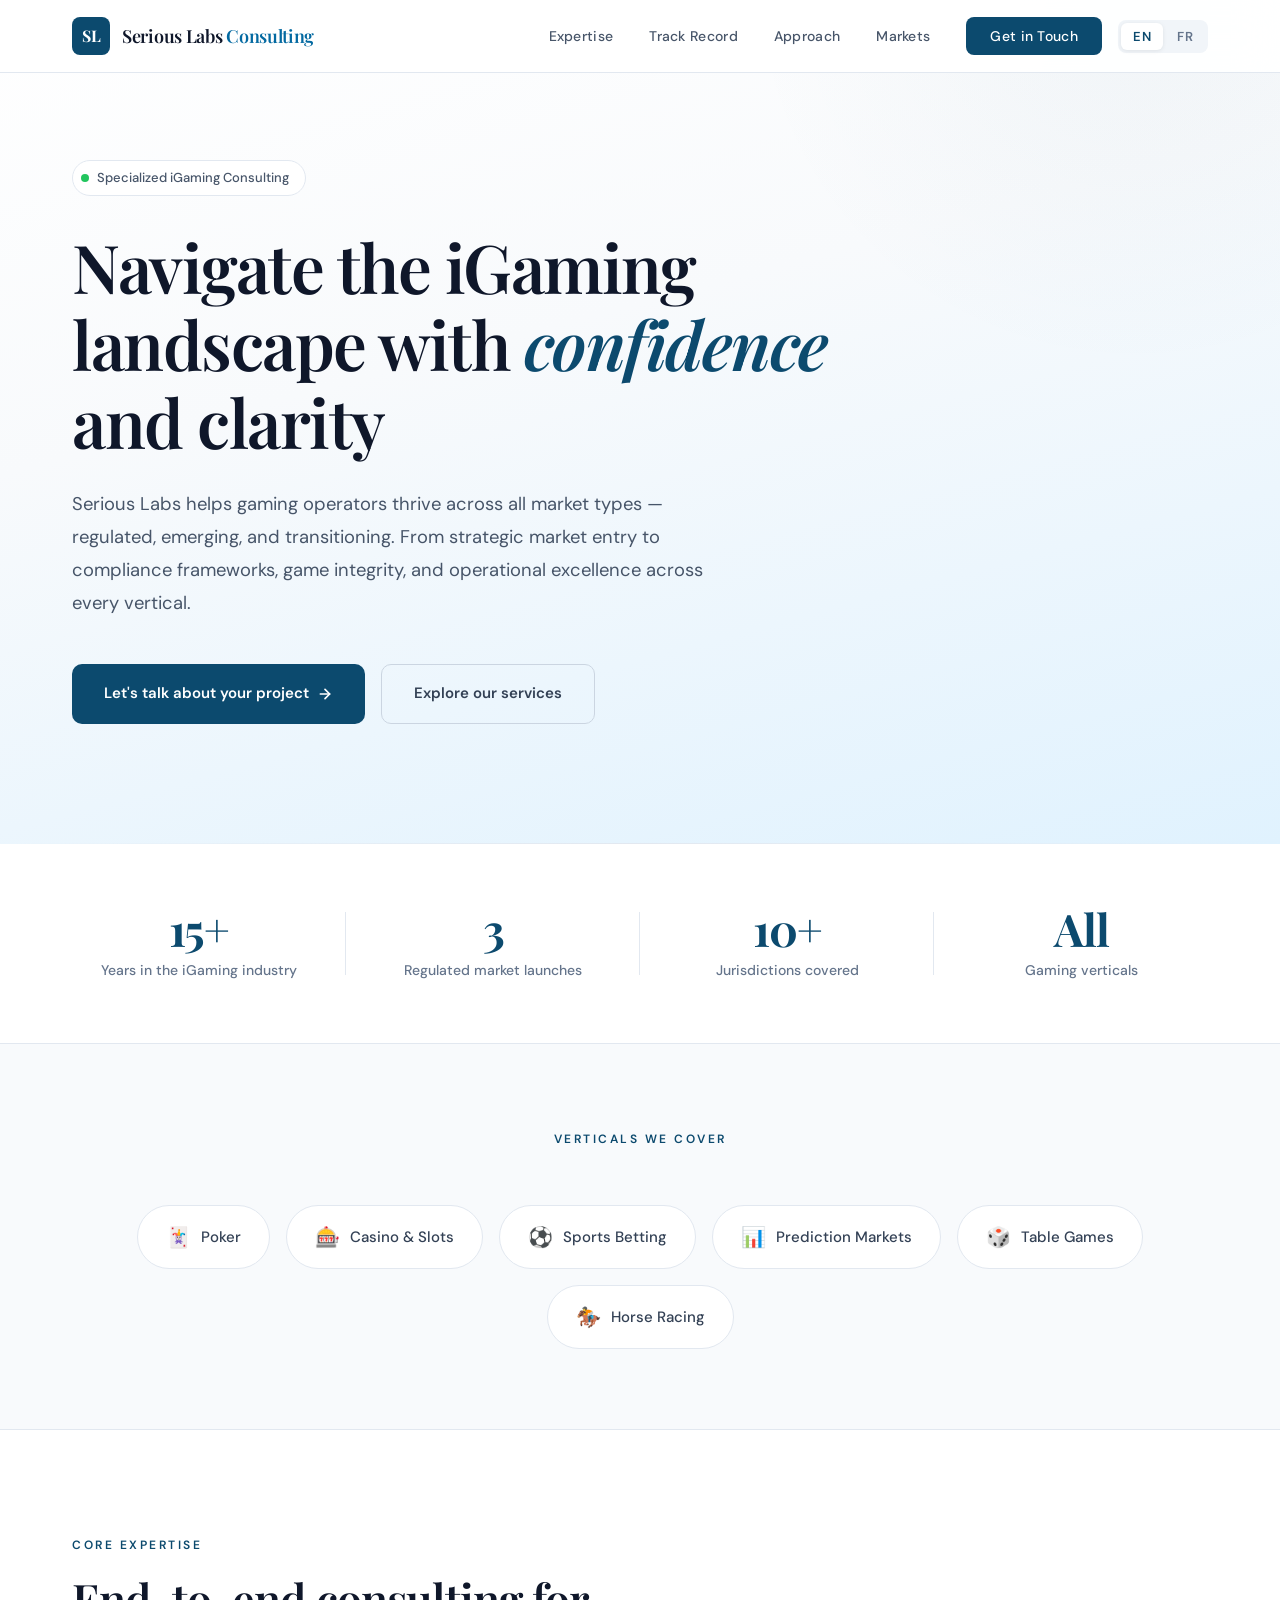
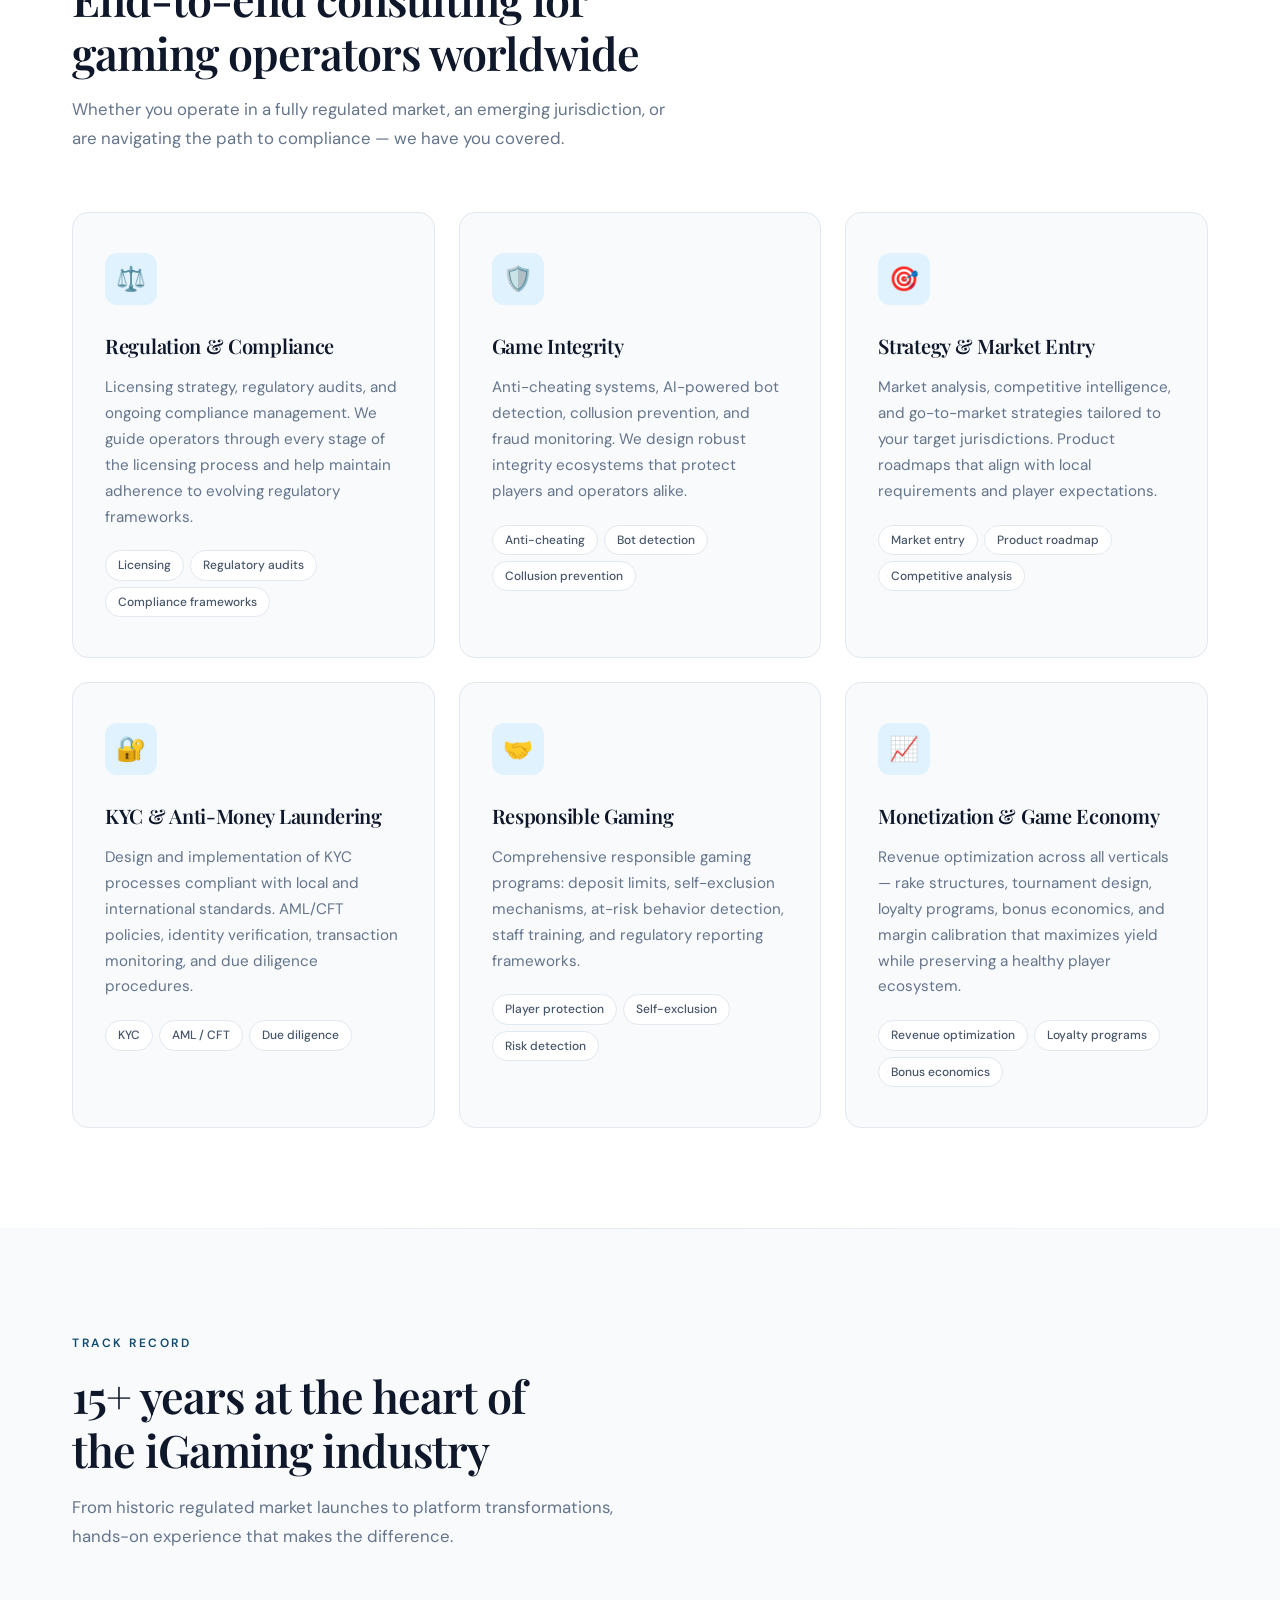
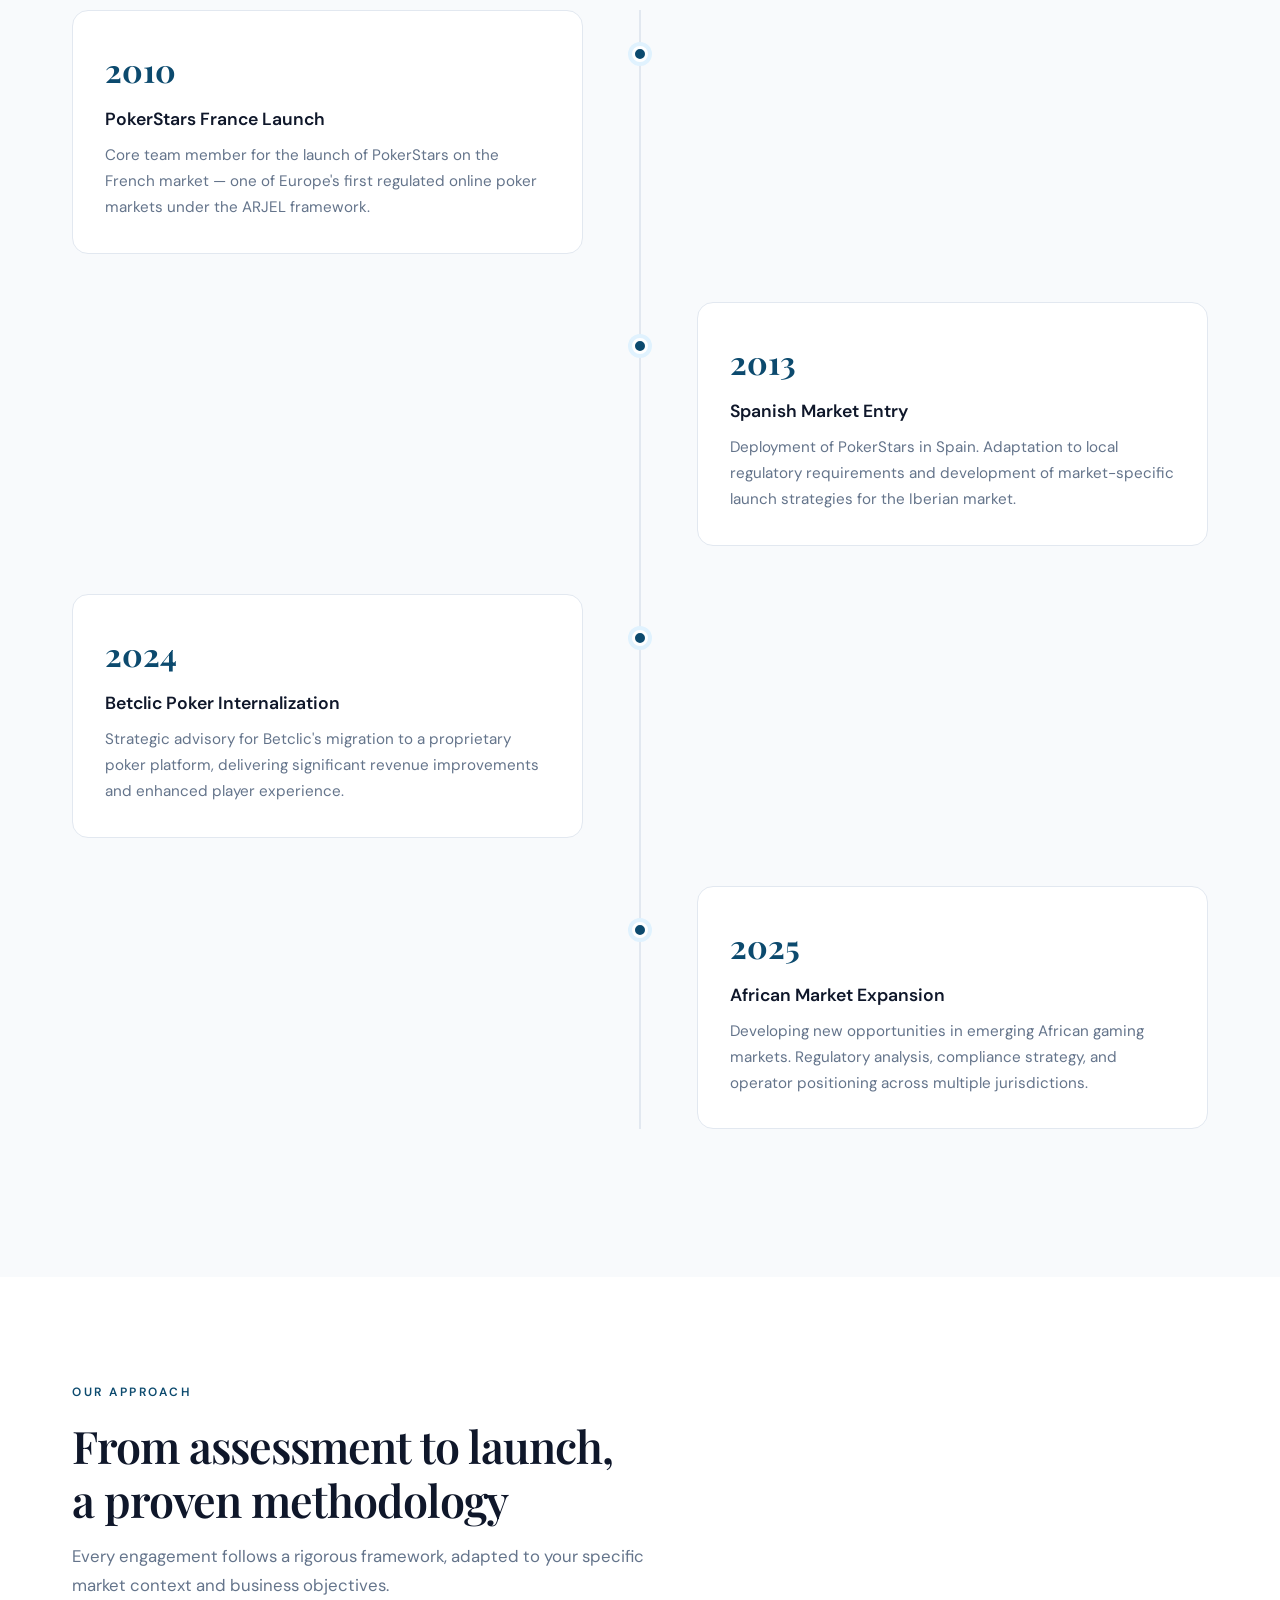
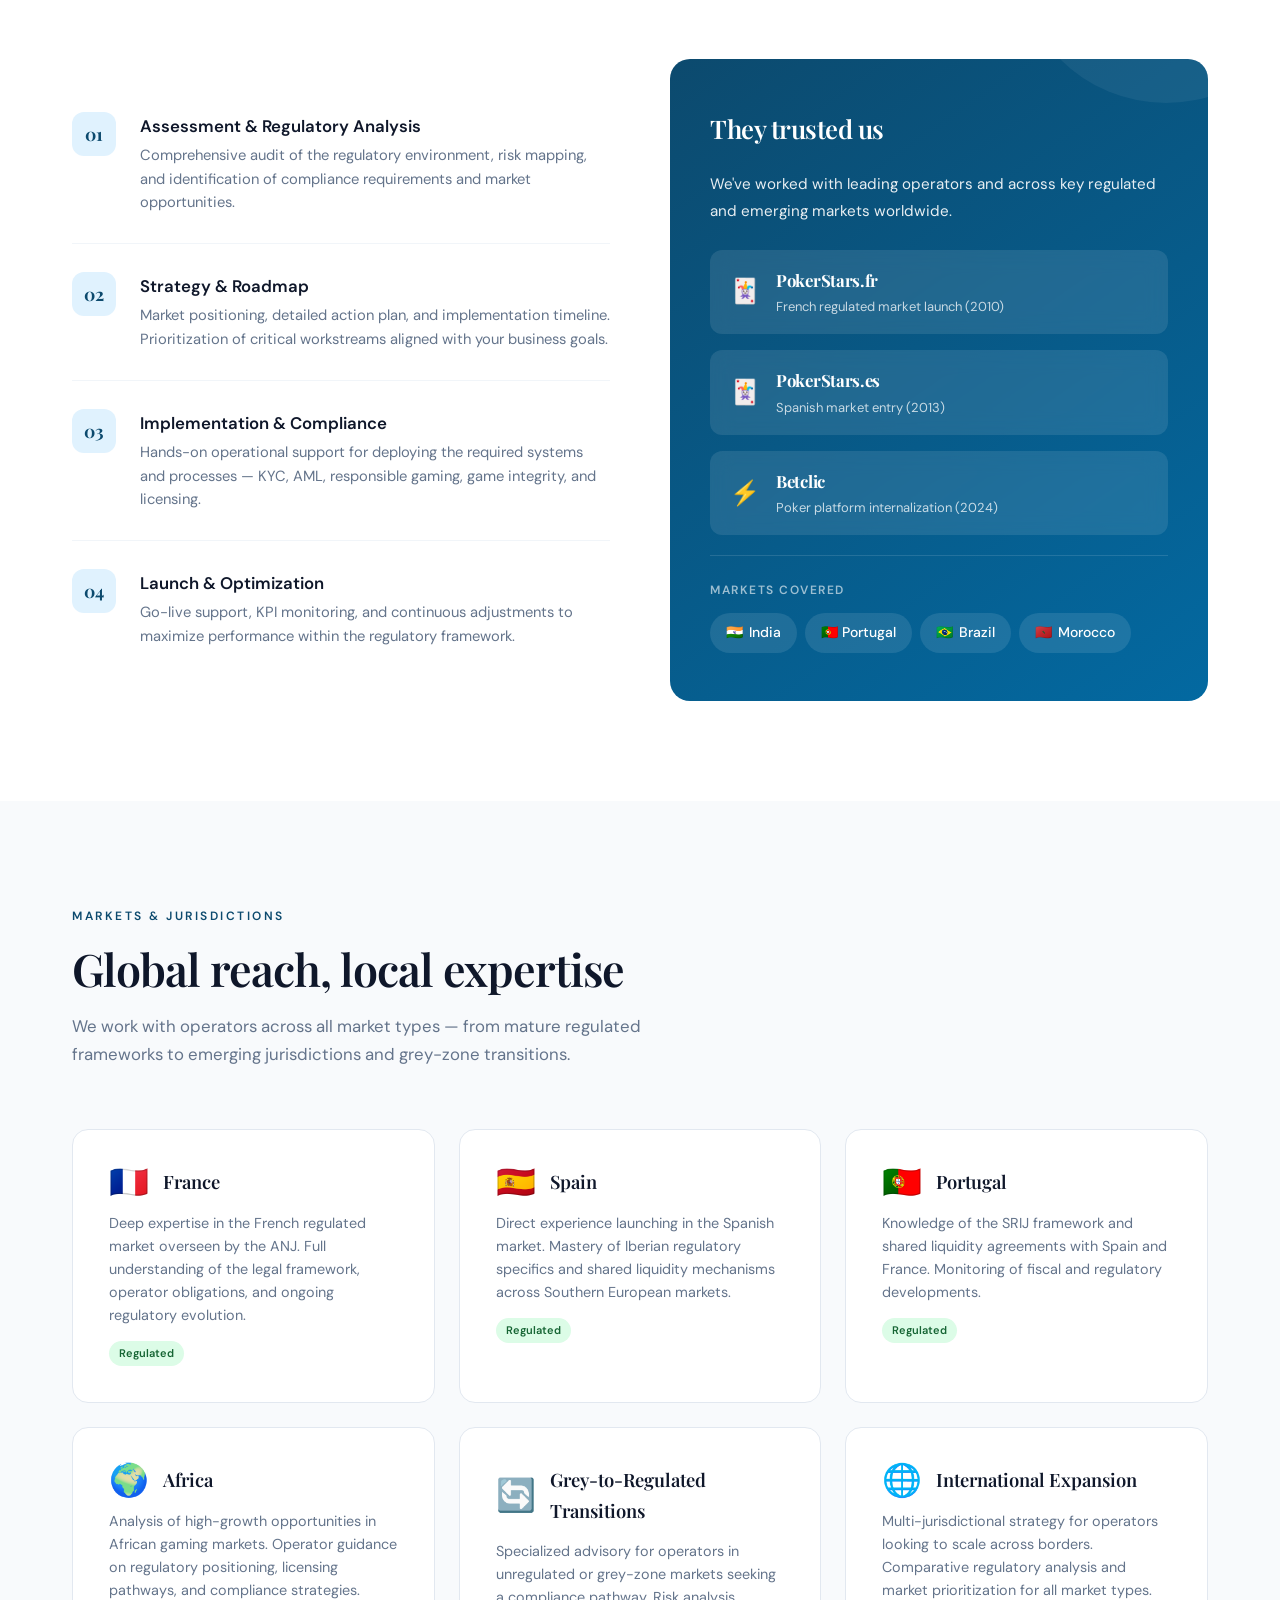
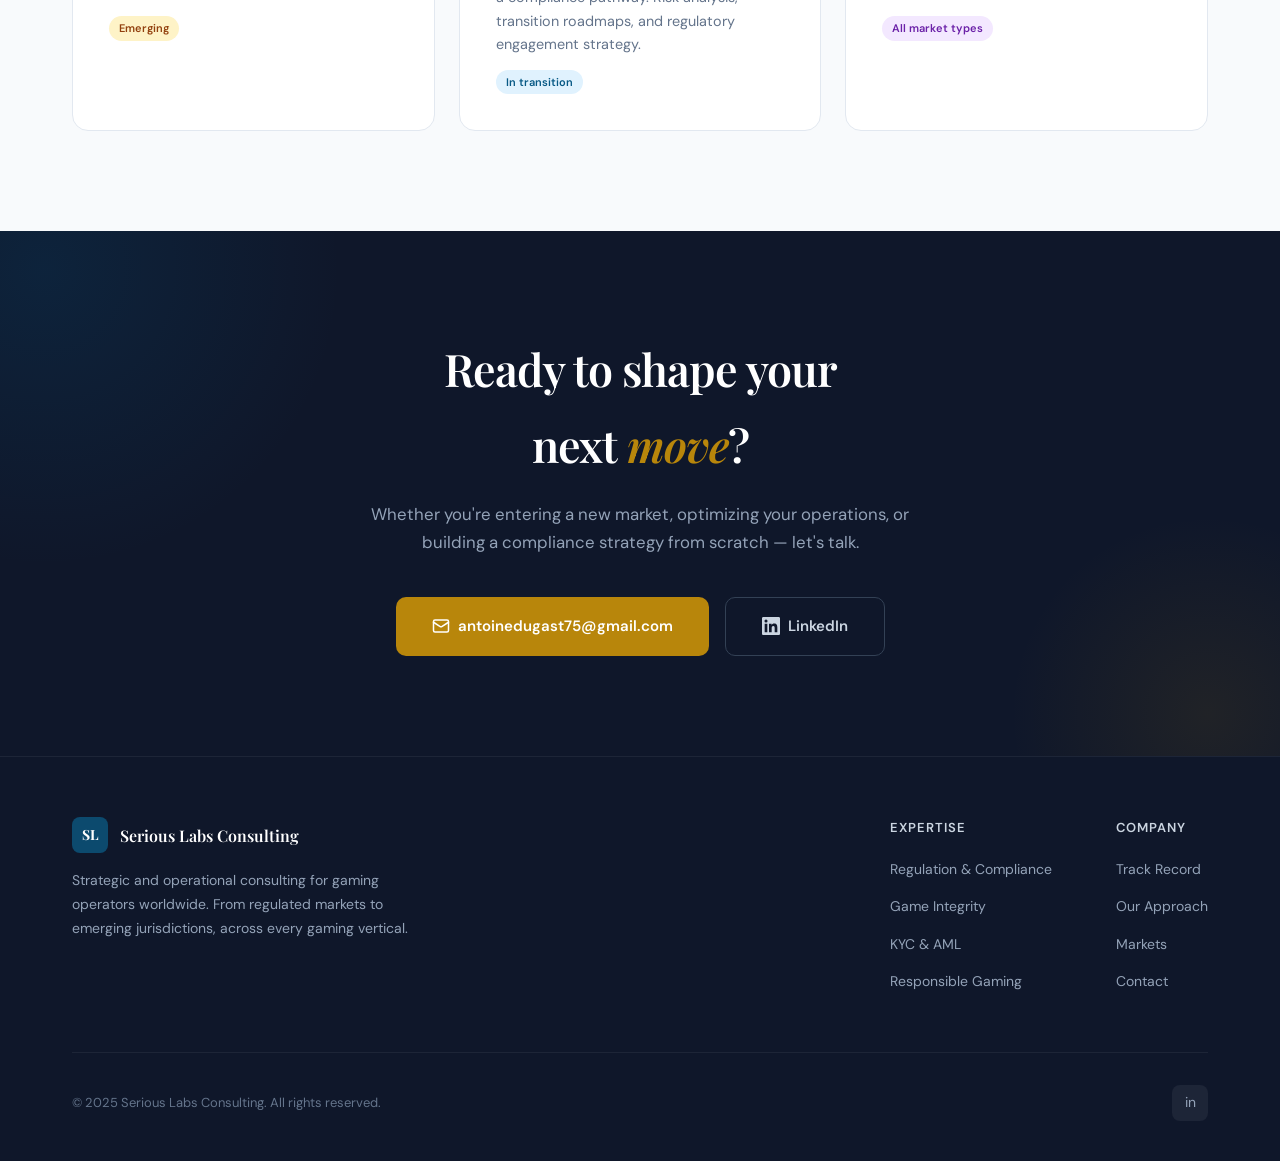
==== index.html @ d716e553 "Add files via upload" ====
<!DOCTYPE html>
<html lang="en">
<head>
    <meta charset="UTF-8">
    <meta name="viewport" content="width=device-width, initial-scale=1.0">
    <title>Serious Labs Consulting — iGaming Strategy & Compliance</title>
    <meta name="description" content="Expert consulting for iGaming operators worldwide. Strategy, regulation, game integrity, and operational excellence across all verticals and market types.">
    <link rel="preconnect" href="https://fonts.googleapis.com">
    <link rel="preconnect" href="https://fonts.gstatic.com" crossorigin>
    <link href="https://fonts.googleapis.com/css2?family=DM+Sans:ital,opsz,wght@0,9..40,300;0,9..40,400;0,9..40,500;0,9..40,600;0,9..40,700;1,9..40,400&family=Playfair+Display:wght@400;500;600;700&display=swap" rel="stylesheet">
    <style>
        :root {
            --slate-50: #f8fafc; --slate-100: #f1f5f9; --slate-200: #e2e8f0; --slate-300: #cbd5e1;
            --slate-400: #94a3b8; --slate-500: #64748b; --slate-600: #475569; --slate-700: #334155;
            --slate-800: #1e293b; --slate-900: #0f172a;
            --accent: #0c4a6e; --accent-light: #0369a1; --accent-subtle: #e0f2fe;
            --accent-gold: #b8860b; --white: #ffffff;
            --font-display: 'Playfair Display', Georgia, serif;
            --font-body: 'DM Sans', -apple-system, sans-serif;
            --max-width: 1200px; --section-padding: 100px 0;
        }
        *, *::before, *::after { margin: 0; padding: 0; box-sizing: border-box; }
        html { scroll-behavior: smooth; font-size: 16px; }
        body { font-family: var(--font-body); color: var(--slate-800); background: var(--white); line-height: 1.7; overflow-x: hidden; }
        .container { max-width: var(--max-width); margin: 0 auto; padding: 0 32px; }

        /* LANG SWITCHER */
        .lang-switch { display: flex; align-items: center; background: var(--slate-100); border-radius: 8px; padding: 3px; gap: 2px; margin-left: 16px; }
        .lang-btn { padding: 5px 12px; border: none; background: transparent; border-radius: 6px; font-size: 13px; font-weight: 600; color: var(--slate-500); cursor: pointer; transition: all 0.2s; font-family: var(--font-body); letter-spacing: 0.5px; }
        .lang-btn.active { background: var(--white); color: var(--accent); box-shadow: 0 1px 4px rgba(0,0,0,0.08); }
        .lang-btn:hover:not(.active) { color: var(--slate-700); }

        /* NAV */
        nav { position: fixed; top: 0; left: 0; right: 0; z-index: 1000; background: rgba(255,255,255,0.92); backdrop-filter: blur(20px); border-bottom: 1px solid var(--slate-200); transition: all 0.3s ease; }
        nav.scrolled { box-shadow: 0 1px 20px rgba(0,0,0,0.06); }
        .nav-inner { max-width: var(--max-width); margin: 0 auto; padding: 0 32px; display: flex; align-items: center; justify-content: space-between; height: 72px; }
        .nav-logo { display: flex; align-items: center; gap: 12px; text-decoration: none; color: var(--slate-900); }
        .nav-logo-icon { width: 38px; height: 38px; background: var(--accent); border-radius: 8px; display: flex; align-items: center; justify-content: center; color: white; font-family: var(--font-display); font-weight: 700; font-size: 16px; }
        .nav-logo-text { font-family: var(--font-display); font-weight: 600; font-size: 18px; letter-spacing: -0.3px; }
        .nav-logo-text span { color: var(--accent-light); }
        .nav-right { display: flex; align-items: center; }
        .nav-links { display: flex; align-items: center; gap: 36px; list-style: none; }
        .nav-links a { text-decoration: none; color: var(--slate-600); font-size: 14px; font-weight: 500; letter-spacing: 0.3px; transition: color 0.2s; }
        .nav-links a:hover { color: var(--accent); }
        .nav-cta { background: var(--accent) !important; color: white !important; padding: 10px 24px; border-radius: 8px; transition: background 0.2s, transform 0.2s !important; }
        .nav-cta:hover { background: var(--accent-light) !important; transform: translateY(-1px); }
        .nav-hamburger { display: none; flex-direction: column; gap: 5px; cursor: pointer; background: none; border: none; padding: 8px; }
        .nav-hamburger span { width: 24px; height: 2px; background: var(--slate-700); border-radius: 2px; transition: all 0.3s; }

        /* HERO */
        .hero { padding: 160px 0 120px; position: relative; overflow: hidden; background: linear-gradient(165deg, var(--white) 0%, var(--slate-50) 40%, var(--accent-subtle) 100%); }
        .hero::before { content: ''; position: absolute; top: -50%; right: -20%; width: 800px; height: 800px; background: radial-gradient(circle, rgba(12,74,110,0.04) 0%, transparent 70%); border-radius: 50%; }
        .hero::after { content: ''; position: absolute; bottom: 0; left: 0; right: 0; height: 1px; background: linear-gradient(90deg, transparent, var(--slate-200), transparent); }
        .hero-content { position: relative; z-index: 1; max-width: 820px; }
        .hero-badge { display: inline-flex; align-items: center; gap: 8px; padding: 6px 16px 6px 8px; background: var(--white); border: 1px solid var(--slate-200); border-radius: 100px; font-size: 13px; font-weight: 500; color: var(--slate-600); margin-bottom: 32px; animation: fadeInUp 0.8s ease both; }
        .hero-badge-dot { width: 8px; height: 8px; background: #22c55e; border-radius: 50%; animation: pulse 2s infinite; }
        @keyframes pulse { 0%, 100% { opacity: 1; } 50% { opacity: 0.5; } }
        .hero h1 { font-family: var(--font-display); font-size: clamp(2.8rem, 5.5vw, 4.2rem); font-weight: 600; line-height: 1.15; color: var(--slate-900); letter-spacing: -1.5px; margin-bottom: 28px; animation: fadeInUp 0.8s 0.1s ease both; }
        .hero h1 em { font-style: italic; color: var(--accent); }
        .hero-description { font-size: 1.15rem; color: var(--slate-600); line-height: 1.8; max-width: 640px; margin-bottom: 44px; animation: fadeInUp 0.8s 0.2s ease both; }
        .hero-actions { display: flex; gap: 16px; flex-wrap: wrap; animation: fadeInUp 0.8s 0.3s ease both; }
        .btn-primary { display: inline-flex; align-items: center; gap: 8px; padding: 16px 32px; background: var(--accent); color: white; text-decoration: none; border-radius: 10px; font-weight: 600; font-size: 15px; transition: all 0.25s; border: none; cursor: pointer; }
        .btn-primary:hover { background: var(--accent-light); transform: translateY(-2px); box-shadow: 0 8px 30px rgba(12,74,110,0.2); }
        .btn-secondary { display: inline-flex; align-items: center; gap: 8px; padding: 16px 32px; background: transparent; color: var(--slate-700); text-decoration: none; border-radius: 10px; font-weight: 600; font-size: 15px; border: 1.5px solid var(--slate-300); transition: all 0.25s; cursor: pointer; }
        .btn-secondary:hover { border-color: var(--accent); color: var(--accent); transform: translateY(-2px); }
        @keyframes fadeInUp { from { opacity: 0; transform: translateY(24px); } to { opacity: 1; transform: translateY(0); } }

        /* CREDIBILITY */
        .credibility { padding: 60px 0; border-bottom: 1px solid var(--slate-200); background: var(--white); }
        .credibility-grid { display: grid; grid-template-columns: repeat(4, 1fr); gap: 40px; text-align: center; }
        .cred-item { position: relative; }
        .cred-item:not(:last-child)::after { content: ''; position: absolute; right: -20px; top: 10%; height: 80%; width: 1px; background: var(--slate-200); }
        .cred-number { font-family: var(--font-display); font-size: 2.8rem; font-weight: 700; color: var(--accent); line-height: 1.1; letter-spacing: -1px; }
        .cred-label { font-size: 14px; color: var(--slate-500); margin-top: 6px; font-weight: 500; }

        /* VERTICALS */
        .verticals { padding: 80px 0; background: var(--slate-50); border-bottom: 1px solid var(--slate-200); }
        .verticals-label { text-align: center; margin-bottom: 40px; }
        .verticals-grid { display: flex; justify-content: center; flex-wrap: wrap; gap: 16px; }
        .vertical-pill { display: inline-flex; align-items: center; gap: 10px; padding: 14px 28px; background: var(--white); border: 1px solid var(--slate-200); border-radius: 100px; font-size: 15px; font-weight: 500; color: var(--slate-700); transition: all 0.25s; }
        .vertical-pill:hover { border-color: var(--accent); color: var(--accent); transform: translateY(-2px); box-shadow: 0 4px 20px rgba(0,0,0,0.05); }
        .vertical-pill .v-icon { font-size: 20px; }

        /* SECTIONS */
        .section-label { display: inline-block; font-size: 12px; font-weight: 600; letter-spacing: 2.5px; text-transform: uppercase; color: var(--accent); margin-bottom: 16px; }
        .section-title { font-family: var(--font-display); font-size: clamp(2rem, 3.5vw, 2.8rem); font-weight: 600; color: var(--slate-900); letter-spacing: -1px; line-height: 1.2; margin-bottom: 16px; }
        .section-subtitle { font-size: 1.05rem; color: var(--slate-500); max-width: 600px; line-height: 1.7; margin-bottom: 60px; }

        /* EXPERTISE */
        .expertise { padding: var(--section-padding); background: var(--white); }
        .expertise-grid { display: grid; grid-template-columns: repeat(3, 1fr); gap: 24px; }
        .expertise-card { padding: 40px 32px; background: var(--slate-50); border: 1px solid var(--slate-200); border-radius: 16px; transition: all 0.35s ease; position: relative; overflow: hidden; }
        .expertise-card::before { content: ''; position: absolute; top: 0; left: 0; right: 0; height: 3px; background: var(--accent); transform: scaleX(0); transform-origin: left; transition: transform 0.35s ease; }
        .expertise-card:hover { border-color: var(--accent); transform: translateY(-4px); box-shadow: 0 12px 40px rgba(12,74,110,0.08); }
        .expertise-card:hover::before { transform: scaleX(1); }
        .expertise-icon { width: 52px; height: 52px; background: var(--accent-subtle); border-radius: 12px; display: flex; align-items: center; justify-content: center; font-size: 24px; margin-bottom: 24px; }
        .expertise-card h3 { font-family: var(--font-display); font-size: 1.25rem; font-weight: 600; color: var(--slate-900); margin-bottom: 12px; letter-spacing: -0.3px; }
        .expertise-card p { font-size: 0.95rem; color: var(--slate-500); line-height: 1.7; }
        .expertise-tags { display: flex; flex-wrap: wrap; gap: 6px; margin-top: 20px; }
        .expertise-tag { padding: 4px 12px; background: var(--white); border: 1px solid var(--slate-200); border-radius: 100px; font-size: 12px; color: var(--slate-600); font-weight: 500; }

        /* TRACK RECORD */
        .track-record { padding: var(--section-padding); background: var(--slate-50); position: relative; }
        .track-record::before { content: ''; position: absolute; top: 0; left: 0; right: 0; height: 1px; background: linear-gradient(90deg, transparent, var(--slate-200), transparent); }
        .timeline { position: relative; margin-top: 60px; }
        .timeline::before { content: ''; position: absolute; left: 50%; top: 0; bottom: 0; width: 2px; background: var(--slate-200); transform: translateX(-50%); }
        .timeline-item { display: flex; align-items: flex-start; margin-bottom: 48px; position: relative; }
        .timeline-item:nth-child(odd) { flex-direction: row; }
        .timeline-item:nth-child(even) { flex-direction: row-reverse; }
        .timeline-content { width: 45%; padding: 32px; background: var(--white); border: 1px solid var(--slate-200); border-radius: 16px; transition: all 0.3s; }
        .timeline-content:hover { box-shadow: 0 8px 30px rgba(0,0,0,0.06); transform: translateY(-2px); }
        .timeline-dot { position: absolute; left: 50%; top: 36px; width: 16px; height: 16px; background: var(--accent); border: 3px solid var(--white); border-radius: 50%; transform: translateX(-50%); z-index: 2; box-shadow: 0 0 0 4px var(--accent-subtle); }
        .timeline-year { font-family: var(--font-display); font-size: 2rem; font-weight: 700; color: var(--accent); margin-bottom: 8px; }
        .timeline-title { font-weight: 600; font-size: 1.1rem; color: var(--slate-900); margin-bottom: 8px; }
        .timeline-desc { font-size: 0.95rem; color: var(--slate-500); line-height: 1.7; }

        /* APPROACH */
        .approach { padding: var(--section-padding); background: var(--white); }
        .approach-grid { display: grid; grid-template-columns: repeat(2, 1fr); gap: 60px; align-items: center; margin-top: 60px; }
        .approach-step { display: flex; gap: 24px; padding: 28px 0; border-bottom: 1px solid var(--slate-100); transition: all 0.3s; }
        .approach-step:last-child { border-bottom: none; }
        .approach-step:hover { padding-left: 8px; }
        .step-number { flex-shrink: 0; width: 44px; height: 44px; background: var(--accent-subtle); color: var(--accent); border-radius: 12px; display: flex; align-items: center; justify-content: center; font-family: var(--font-display); font-weight: 700; font-size: 1.1rem; }
        .step-content h4 { font-weight: 600; color: var(--slate-900); margin-bottom: 4px; font-size: 1.05rem; }
        .step-content p { font-size: 0.92rem; color: var(--slate-500); line-height: 1.6; }
        .approach-highlight { background: linear-gradient(145deg, var(--accent) 0%, var(--accent-light) 100%); border-radius: 20px; padding: 48px 40px; color: white; position: relative; overflow: hidden; }
        .approach-highlight::before { content: ''; position: absolute; top: -40%; right: -20%; width: 300px; height: 300px; background: rgba(255,255,255,0.06); border-radius: 50%; }
        .approach-highlight h3 { font-family: var(--font-display); font-size: 1.6rem; font-weight: 600; margin-bottom: 20px; letter-spacing: -0.5px; }
        .approach-highlight > p { font-size: 0.95rem; line-height: 1.8; opacity: 0.9; margin-bottom: 24px; }
        .client-list { display: flex; flex-direction: column; gap: 16px; }
        .client-item { display: flex; align-items: center; gap: 16px; padding: 16px 20px; background: rgba(255,255,255,0.1); border-radius: 12px; backdrop-filter: blur(10px); transition: background 0.2s; }
        .client-item:hover { background: rgba(255,255,255,0.15); }
        .client-icon { font-size: 24px; flex-shrink: 0; }
        .client-name { font-weight: 700; font-size: 1.05rem; font-family: var(--font-display); letter-spacing: -0.3px; }
        .client-detail { font-size: 13px; opacity: 0.75; margin-top: 2px; }
        .client-divider { height: 1px; background: rgba(255,255,255,0.12); margin: 4px 0; }
        .client-markets { padding: 4px 0 0; }
        .client-markets-label { font-size: 12px; font-weight: 600; letter-spacing: 1.5px; text-transform: uppercase; opacity: 0.6; margin-bottom: 12px; }
        .client-markets-flags { display: flex; flex-wrap: wrap; gap: 8px; }
        .client-market-pill { display: inline-flex; align-items: center; gap: 6px; padding: 8px 16px; background: rgba(255,255,255,0.1); border-radius: 100px; font-size: 14px; font-weight: 500; }

        /* MARKETS */
        .markets { padding: var(--section-padding); background: var(--slate-50); }
        .markets-grid { display: grid; grid-template-columns: repeat(3, 1fr); gap: 24px; margin-top: 60px; }
        .market-card { padding: 36px; background: var(--white); border: 1px solid var(--slate-200); border-radius: 16px; transition: all 0.3s; }
        .market-card:hover { transform: translateY(-3px); box-shadow: 0 8px 30px rgba(0,0,0,0.06); }
        .market-header { display: flex; align-items: center; gap: 14px; margin-bottom: 14px; }
        .market-flag { font-size: 2rem; line-height: 1; }
        .market-card h3 { font-family: var(--font-display); font-weight: 600; font-size: 1.15rem; color: var(--slate-900); }
        .market-card p { font-size: 0.9rem; color: var(--slate-500); line-height: 1.6; }
        .market-badge { display: inline-block; padding: 3px 10px; border-radius: 100px; font-size: 11px; font-weight: 600; margin-top: 14px; }
        .badge-regulated { background: #dcfce7; color: #166534; }
        .badge-emerging { background: #fef3c7; color: #92400e; }
        .badge-transition { background: #e0f2fe; color: #075985; }
        .badge-all { background: #f3e8ff; color: #6b21a8; }

        /* CTA */
        .cta-section { padding: 100px 0; background: var(--slate-900); position: relative; overflow: hidden; }
        .cta-section::before { content: ''; position: absolute; top: -50%; left: -20%; width: 600px; height: 600px; background: radial-gradient(circle, rgba(3,105,161,0.15) 0%, transparent 70%); border-radius: 50%; }
        .cta-section::after { content: ''; position: absolute; bottom: -30%; right: -10%; width: 400px; height: 400px; background: radial-gradient(circle, rgba(184,134,11,0.1) 0%, transparent 70%); border-radius: 50%; }
        .cta-inner { text-align: center; position: relative; z-index: 1; }
        .cta-inner h2 { font-family: var(--font-display); font-size: clamp(2rem, 3.5vw, 2.8rem); color: var(--white); font-weight: 600; letter-spacing: -1px; margin-bottom: 16px; }
        .cta-inner h2 em { font-style: italic; color: var(--accent-gold); }
        .cta-inner p { color: var(--slate-400); font-size: 1.05rem; max-width: 540px; margin: 0 auto 40px; line-height: 1.7; }
        .cta-actions { display: flex; justify-content: center; gap: 16px; flex-wrap: wrap; }
        .btn-cta-primary { display: inline-flex; align-items: center; gap: 8px; padding: 16px 36px; background: var(--accent-gold); color: var(--white); text-decoration: none; border-radius: 10px; font-weight: 600; font-size: 15px; transition: all 0.25s; }
        .btn-cta-primary:hover { transform: translateY(-2px); box-shadow: 0 8px 30px rgba(184,134,11,0.3); }
        .btn-cta-secondary { display: inline-flex; align-items: center; gap: 8px; padding: 16px 36px; background: transparent; color: var(--slate-300); text-decoration: none; border-radius: 10px; font-weight: 600; font-size: 15px; border: 1.5px solid var(--slate-700); transition: all 0.25s; }
        .btn-cta-secondary:hover { border-color: var(--slate-400); color: var(--white); transform: translateY(-2px); }

        /* FOOTER */
        footer { padding: 60px 0 40px; background: var(--slate-900); border-top: 1px solid rgba(255,255,255,0.06); }
        .footer-inner { display: flex; justify-content: space-between; align-items: flex-start; margin-bottom: 48px; }
        .footer-brand { max-width: 340px; }
        .footer-logo { display: flex; align-items: center; gap: 12px; margin-bottom: 16px; }
        .footer-logo-icon { width: 36px; height: 36px; background: var(--accent); border-radius: 8px; display: flex; align-items: center; justify-content: center; color: white; font-family: var(--font-display); font-weight: 700; font-size: 14px; }
        .footer-logo-text { font-family: var(--font-display); font-weight: 600; font-size: 16px; color: var(--white); }
        .footer-brand p { font-size: 14px; color: var(--slate-400); line-height: 1.7; }
        .footer-links { display: flex; gap: 64px; }
        .footer-col h4 { font-size: 13px; font-weight: 600; color: var(--slate-300); letter-spacing: 1px; text-transform: uppercase; margin-bottom: 16px; }
        .footer-col ul { list-style: none; }
        .footer-col li { margin-bottom: 10px; }
        .footer-col a { color: var(--slate-400); text-decoration: none; font-size: 14px; transition: color 0.2s; }
        .footer-col a:hover { color: var(--white); }
        .footer-bottom { padding-top: 32px; border-top: 1px solid rgba(255,255,255,0.06); display: flex; justify-content: space-between; align-items: center; }
        .footer-bottom p { font-size: 13px; color: var(--slate-500); }
        .footer-socials { display: flex; gap: 16px; }
        .footer-socials a { width: 36px; height: 36px; border-radius: 8px; background: rgba(255,255,255,0.06); display: flex; align-items: center; justify-content: center; color: var(--slate-400); text-decoration: none; font-size: 14px; transition: all 0.2s; }
        .footer-socials a:hover { background: var(--accent); color: white; }

        .reveal { opacity: 0; transform: translateY(30px); transition: all 0.7s cubic-bezier(0.16, 1, 0.3, 1); }
        .reveal.visible { opacity: 1; transform: translateY(0); }

        @media (max-width: 968px) {
            .expertise-grid { grid-template-columns: repeat(2, 1fr); }
            .markets-grid { grid-template-columns: repeat(2, 1fr); }
            .approach-grid { grid-template-columns: 1fr; gap: 40px; }
            .timeline::before { left: 20px; }
            .timeline-item, .timeline-item:nth-child(even) { flex-direction: row; padding-left: 52px; }
            .timeline-content { width: 100%; }
            .timeline-dot { left: 20px; }
            .credibility-grid { grid-template-columns: repeat(2, 1fr); gap: 32px; }
            .cred-item:nth-child(2)::after { display: none; }
            .footer-inner { flex-direction: column; gap: 40px; }
        }
        @media (max-width: 640px) {
            .nav-links { display: none; }
            .nav-hamburger { display: flex; }
            .hero { padding: 130px 0 80px; }
            .expertise-grid, .markets-grid { grid-template-columns: 1fr; }
            .credibility-grid { grid-template-columns: repeat(2, 1fr); gap: 24px; }
            .cred-item::after { display: none; }
            .highlight-stats { grid-template-columns: 1fr; }
            .footer-links { flex-direction: column; gap: 32px; }
            .footer-bottom { flex-direction: column; gap: 16px; text-align: center; }
            .verticals-grid { gap: 10px; }
            .vertical-pill { padding: 10px 20px; font-size: 14px; }
            .lang-switch { margin-left: 8px; }
        }
        .mobile-menu { display: none; position: fixed; top: 72px; left: 0; right: 0; background: var(--white); border-bottom: 1px solid var(--slate-200); padding: 24px 32px; z-index: 999; box-shadow: 0 8px 30px rgba(0,0,0,0.1); }
        .mobile-menu.active { display: block; }
        .mobile-menu a { display: block; padding: 12px 0; color: var(--slate-700); text-decoration: none; font-weight: 500; font-size: 15px; border-bottom: 1px solid var(--slate-100); }
        .mobile-menu a:last-child { border-bottom: none; color: var(--accent); }
    </style>
</head>
<body>

<!-- NAV -->
<nav id="navbar">
    <div class="nav-inner">
        <a href="#" class="nav-logo">
            <div class="nav-logo-icon">SL</div>
            <div class="nav-logo-text">Serious Labs <span>Consulting</span></div>
        </a>
        <div class="nav-right">
            <ul class="nav-links">
                <li><a href="#expertise" data-en="Expertise" data-fr="Expertise">Expertise</a></li>
                <li><a href="#track-record" data-en="Track Record" data-fr="Parcours">Track Record</a></li>
                <li><a href="#approach" data-en="Approach" data-fr="Approche">Approach</a></li>
                <li><a href="#markets" data-en="Markets" data-fr="Marchés">Markets</a></li>
                <li><a href="#contact" class="nav-cta" data-en="Get in Touch" data-fr="Nous contacter">Get in Touch</a></li>
            </ul>
            <div class="lang-switch">
                <button class="lang-btn active" onclick="setLang('en')">EN</button>
                <button class="lang-btn" onclick="setLang('fr')">FR</button>
            </div>
            <button class="nav-hamburger" onclick="toggleMobile()" aria-label="Menu">
                <span></span><span></span><span></span>
            </button>
        </div>
    </div>
</nav>
<div class="mobile-menu" id="mobileMenu">
    <a href="#expertise" onclick="closeMobile()" data-en="Expertise" data-fr="Expertise">Expertise</a>
    <a href="#track-record" onclick="closeMobile()" data-en="Track Record" data-fr="Parcours">Track Record</a>
    <a href="#approach" onclick="closeMobile()" data-en="Approach" data-fr="Approche">Approach</a>
    <a href="#markets" onclick="closeMobile()" data-en="Markets" data-fr="Marchés">Markets</a>
    <a href="#contact" onclick="closeMobile()" data-en="Get in Touch" data-fr="Nous contacter">Get in Touch</a>
</div>

<!-- HERO -->
<section class="hero">
    <div class="container">
        <div class="hero-content">
            <div class="hero-badge">
                <span class="hero-badge-dot"></span>
                <span data-en="Specialized iGaming Consulting" data-fr="Conseil spécialisé iGaming">Specialized iGaming Consulting</span>
            </div>
            <h1 data-en="Navigate the iGaming landscape with <em>confidence</em> and clarity" data-fr="Naviguer le paysage iGaming avec <em>expertise</em> et précision">Navigate the iGaming landscape with <em>confidence</em> and clarity</h1>
            <p class="hero-description" data-en="Serious Labs helps gaming operators thrive across all market types — regulated, emerging, and transitioning. From strategic market entry to compliance frameworks, game integrity, and operational excellence across every vertical." data-fr="Serious Labs accompagne les opérateurs de jeux en ligne sur tous les types de marchés — régulés, émergents et en transition. De l'entrée sur le marché aux cadres de conformité, en passant par l'intégrité du jeu et l'excellence opérationnelle sur toutes les verticales.">Serious Labs helps gaming operators thrive across all market types — regulated, emerging, and transitioning. From strategic market entry to compliance frameworks, game integrity, and operational excellence across every vertical.</p>
            <div class="hero-actions">
                <a href="#contact" class="btn-primary" data-en="Let's talk about your project →" data-fr="Discutons de votre projet →">
                    Let's talk about your project
                    <svg width="16" height="16" viewBox="0 0 24 24" fill="none" stroke="currentColor" stroke-width="2.5" stroke-linecap="round" stroke-linejoin="round"><path d="m5 12h14"/><path d="m12 5 7 7-7 7"/></svg>
                </a>
                <a href="#expertise" class="btn-secondary" data-en="Explore our services" data-fr="Découvrir nos services">Explore our services</a>
            </div>
        </div>
    </div>
</section>

<!-- CREDIBILITY -->
<section class="credibility">
    <div class="container">
        <div class="credibility-grid">
            <div class="cred-item reveal"><div class="cred-number">15+</div><div class="cred-label" data-en="Years in the iGaming industry" data-fr="Années dans l'industrie iGaming">Years in the iGaming industry</div></div>
            <div class="cred-item reveal"><div class="cred-number">3</div><div class="cred-label" data-en="Regulated market launches" data-fr="Lancements de marchés régulés">Regulated market launches</div></div>
            <div class="cred-item reveal"><div class="cred-number">10+</div><div class="cred-label" data-en="Jurisdictions covered" data-fr="Juridictions couvertes">Jurisdictions covered</div></div>
            <div class="cred-item reveal"><div class="cred-number" data-en="All" data-fr="Toutes">All</div><div class="cred-label" data-en="Gaming verticals" data-fr="Les verticales gaming">Gaming verticals</div></div>
        </div>
    </div>
</section>

<!-- VERTICALS -->
<section class="verticals">
    <div class="container">
        <div class="verticals-label"><div class="section-label reveal" data-en="Verticals we cover" data-fr="Nos verticales">Verticals we cover</div></div>
        <div class="verticals-grid reveal">
            <div class="vertical-pill"><span class="v-icon">🃏</span> Poker</div>
            <div class="vertical-pill"><span class="v-icon">🎰</span> Casino & Slots</div>
            <div class="vertical-pill"><span class="v-icon">⚽</span> <span data-en="Sports Betting" data-fr="Paris sportifs">Sports Betting</span></div>
            <div class="vertical-pill"><span class="v-icon">📊</span> <span data-en="Prediction Markets" data-fr="Marchés prédictifs">Prediction Markets</span></div>
            <div class="vertical-pill"><span class="v-icon">🎲</span> <span data-en="Table Games" data-fr="Jeux de table">Table Games</span></div>
            <div class="vertical-pill"><span class="v-icon">🏇</span> <span data-en="Horse Racing" data-fr="Courses hippiques">Horse Racing</span></div>
        </div>
    </div>
</section>

<!-- EXPERTISE -->
<section class="expertise" id="expertise">
    <div class="container">
        <div class="section-label reveal" data-en="Core expertise" data-fr="Nos domaines d'expertise">Core expertise</div>
        <h2 class="section-title reveal" data-en="End-to-end consulting for<br>gaming operators worldwide" data-fr="Un accompagnement complet pour<br>les opérateurs de jeux dans le monde">End-to-end consulting for<br>gaming operators worldwide</h2>
        <p class="section-subtitle reveal" data-en="Whether you operate in a fully regulated market, an emerging jurisdiction, or are navigating the path to compliance — we have you covered." data-fr="Que vous opériez sur un marché régulé, une juridiction émergente, ou que vous naviguiez vers la conformité — nous vous accompagnons.">Whether you operate in a fully regulated market, an emerging jurisdiction, or are navigating the path to compliance — we have you covered.</p>
        <div class="expertise-grid">
            <div class="expertise-card reveal">
                <div class="expertise-icon">⚖️</div>
                <h3 data-en="Regulation & Compliance" data-fr="Régulation & Conformité">Regulation & Compliance</h3>
                <p data-en="Licensing strategy, regulatory audits, and ongoing compliance management. We guide operators through every stage of the licensing process and help maintain adherence to evolving regulatory frameworks." data-fr="Stratégie de licensing, audits réglementaires et gestion de la conformité. Nous accompagnons les opérateurs à chaque étape du processus de licence et du maintien de la conformité aux cadres réglementaires.">Licensing strategy, regulatory audits, and ongoing compliance management. We guide operators through every stage of the licensing process and help maintain adherence to evolving regulatory frameworks.</p>
                <div class="expertise-tags"><span class="expertise-tag">Licensing</span><span class="expertise-tag" data-en="Regulatory audits" data-fr="Audits réglementaires">Regulatory audits</span><span class="expertise-tag" data-en="Compliance frameworks" data-fr="Cadres de conformité">Compliance frameworks</span></div>
            </div>
            <div class="expertise-card reveal">
                <div class="expertise-icon">🛡️</div>
                <h3 data-en="Game Integrity" data-fr="Intégrité du jeu">Game Integrity</h3>
                <p data-en="Anti-cheating systems, AI-powered bot detection, collusion prevention, and fraud monitoring. We design robust integrity ecosystems that protect players and operators alike." data-fr="Systèmes anti-triche, détection de bots par IA, prévention de la collusion et surveillance de la fraude. Nous concevons des écosystèmes d'intégrité robustes qui protègent joueurs et opérateurs.">Anti-cheating systems, AI-powered bot detection, collusion prevention, and fraud monitoring. We design robust integrity ecosystems that protect players and operators alike.</p>
                <div class="expertise-tags"><span class="expertise-tag">Anti-cheating</span><span class="expertise-tag">Bot detection</span><span class="expertise-tag" data-en="Collusion prevention" data-fr="Anti-collusion">Collusion prevention</span></div>
            </div>
            <div class="expertise-card reveal">
                <div class="expertise-icon">🎯</div>
                <h3 data-en="Strategy & Market Entry" data-fr="Stratégie & Entrée marché">Strategy & Market Entry</h3>
                <p data-en="Market analysis, competitive intelligence, and go-to-market strategies tailored to your target jurisdictions. Product roadmaps that align with local requirements and player expectations." data-fr="Analyse de marché, intelligence concurrentielle et stratégies go-to-market adaptées à vos juridictions cibles. Roadmaps produit alignées sur les exigences locales et les attentes des joueurs.">Market analysis, competitive intelligence, and go-to-market strategies tailored to your target jurisdictions. Product roadmaps that align with local requirements and player expectations.</p>
                <div class="expertise-tags"><span class="expertise-tag" data-en="Market entry" data-fr="Entrée marché">Market entry</span><span class="expertise-tag">Product roadmap</span><span class="expertise-tag" data-en="Competitive analysis" data-fr="Analyse concurrentielle">Competitive analysis</span></div>
            </div>
            <div class="expertise-card reveal">
                <div class="expertise-icon">🔐</div>
                <h3 data-en="KYC & Anti-Money Laundering" data-fr="KYC & Lutte anti-blanchiment">KYC & Anti-Money Laundering</h3>
                <p data-en="Design and implementation of KYC processes compliant with local and international standards. AML/CFT policies, identity verification, transaction monitoring, and due diligence procedures." data-fr="Conception et mise en place de processus KYC conformes aux standards locaux et internationaux. Politiques AML/CFT, vérification d'identité, monitoring des transactions et procédures de due diligence.">Design and implementation of KYC processes compliant with local and international standards. AML/CFT policies, identity verification, transaction monitoring, and due diligence procedures.</p>
                <div class="expertise-tags"><span class="expertise-tag">KYC</span><span class="expertise-tag">AML / CFT</span><span class="expertise-tag">Due diligence</span></div>
            </div>
            <div class="expertise-card reveal">
                <div class="expertise-icon">🤝</div>
                <h3 data-en="Responsible Gaming" data-fr="Jeu responsable">Responsible Gaming</h3>
                <p data-en="Comprehensive responsible gaming programs: deposit limits, self-exclusion mechanisms, at-risk behavior detection, staff training, and regulatory reporting frameworks." data-fr="Programmes de jeu responsable complets : limites de dépôt, mécanismes d'auto-exclusion, détection des comportements à risque, formation des équipes et cadres de reporting réglementaire.">Comprehensive responsible gaming programs: deposit limits, self-exclusion mechanisms, at-risk behavior detection, staff training, and regulatory reporting frameworks.</p>
                <div class="expertise-tags"><span class="expertise-tag" data-en="Player protection" data-fr="Protection des joueurs">Player protection</span><span class="expertise-tag" data-en="Self-exclusion" data-fr="Auto-exclusion">Self-exclusion</span><span class="expertise-tag" data-en="Risk detection" data-fr="Détection des risques">Risk detection</span></div>
            </div>
            <div class="expertise-card reveal">
                <div class="expertise-icon">📈</div>
                <h3 data-en="Monetization & Game Economy" data-fr="Monétisation & Économie de jeu">Monetization & Game Economy</h3>
                <p data-en="Revenue optimization across all verticals — rake structures, tournament design, loyalty programs, bonus economics, and margin calibration that maximizes yield while preserving a healthy player ecosystem." data-fr="Optimisation des revenus sur toutes les verticales — structures de rake, design de tournois, programmes de fidélité, économie des bonus et calibration des marges pour maximiser le rendement tout en préservant un écosystème joueurs sain.">Revenue optimization across all verticals — rake structures, tournament design, loyalty programs, bonus economics, and margin calibration that maximizes yield while preserving a healthy player ecosystem.</p>
                <div class="expertise-tags"><span class="expertise-tag" data-en="Revenue optimization" data-fr="Optimisation revenus">Revenue optimization</span><span class="expertise-tag" data-en="Loyalty programs" data-fr="Fidélisation">Loyalty programs</span><span class="expertise-tag" data-en="Bonus economics" data-fr="Économie des bonus">Bonus economics</span></div>
            </div>
        </div>
    </div>
</section>

<!-- TRACK RECORD -->
<section class="track-record" id="track-record">
    <div class="container">
        <div class="section-label reveal" data-en="Track record" data-fr="Parcours">Track record</div>
        <h2 class="section-title reveal" data-en="15+ years at the heart of<br>the iGaming industry" data-fr="Plus de 15 ans au cœur de<br>l'industrie du iGaming">15+ years at the heart of<br>the iGaming industry</h2>
        <p class="section-subtitle reveal" data-en="From historic regulated market launches to platform transformations, hands-on experience that makes the difference." data-fr="Des lancements historiques de marchés régulés aux transformations technologiques, une expérience terrain qui fait la différence.">From historic regulated market launches to platform transformations, hands-on experience that makes the difference.</p>
        <div class="timeline">
            <div class="timeline-item reveal">
                <div class="timeline-content">
                    <div class="timeline-year">2010</div>
                    <div class="timeline-title" data-en="PokerStars France Launch" data-fr="Lancement PokerStars France">PokerStars France Launch</div>
                    <div class="timeline-desc" data-en="Core team member for the launch of PokerStars on the French market — one of Europe's first regulated online poker markets under the ARJEL framework." data-fr="Membre de l'équipe fondatrice pour le lancement de PokerStars sur le marché français — l'un des premiers marchés de poker en ligne régulés en Europe sous le cadre ARJEL.">Core team member for the launch of PokerStars on the French market — one of Europe's first regulated online poker markets under the ARJEL framework.</div>
                </div>
                <div class="timeline-dot"></div>
            </div>
            <div class="timeline-item reveal">
                <div class="timeline-content">
                    <div class="timeline-year">2013</div>
                    <div class="timeline-title" data-en="Spanish Market Entry" data-fr="Ouverture du marché espagnol">Spanish Market Entry</div>
                    <div class="timeline-desc" data-en="Deployment of PokerStars in Spain. Adaptation to local regulatory requirements and development of market-specific launch strategies for the Iberian market." data-fr="Déploiement de PokerStars en Espagne. Adaptation aux exigences réglementaires locales et développement de stratégies de lancement spécifiques au marché ibérique.">Deployment of PokerStars in Spain. Adaptation to local regulatory requirements and development of market-specific launch strategies for the Iberian market.</div>
                </div>
                <div class="timeline-dot"></div>
            </div>
            <div class="timeline-item reveal">
                <div class="timeline-content">
                    <div class="timeline-year">2024</div>
                    <div class="timeline-title" data-en="Betclic Poker Internalization" data-fr="Internalisation poker Betclic">Betclic Poker Internalization</div>
                    <div class="timeline-desc" data-en="Strategic advisory for Betclic's migration to a proprietary poker platform, delivering significant revenue improvements and enhanced player experience." data-fr="Conseil stratégique pour la migration de Betclic vers une plateforme poker propriétaire, avec des améliorations significatives des revenus et de l'expérience joueur.">Strategic advisory for Betclic's migration to a proprietary poker platform, delivering significant revenue improvements and enhanced player experience.</div>
                </div>
                <div class="timeline-dot"></div>
            </div>
            <div class="timeline-item reveal">
                <div class="timeline-content">
                    <div class="timeline-year">2025</div>
                    <div class="timeline-title" data-en="African Market Expansion" data-fr="Expansion marchés africains">African Market Expansion</div>
                    <div class="timeline-desc" data-en="Developing new opportunities in emerging African gaming markets. Regulatory analysis, compliance strategy, and operator positioning across multiple jurisdictions." data-fr="Développement de nouvelles opportunités sur les marchés africains émergents. Analyse réglementaire, stratégie de conformité et positionnement d'opérateurs sur plusieurs juridictions.">Developing new opportunities in emerging African gaming markets. Regulatory analysis, compliance strategy, and operator positioning across multiple jurisdictions.</div>
                </div>
                <div class="timeline-dot"></div>
            </div>
        </div>
    </div>
</section>

<!-- APPROACH -->
<section class="approach" id="approach">
    <div class="container">
        <div class="section-label reveal" data-en="Our approach" data-fr="Notre approche">Our approach</div>
        <h2 class="section-title reveal" data-en="From assessment to launch,<br>a proven methodology" data-fr="De l'analyse au lancement,<br>une méthodologie éprouvée">From assessment to launch,<br>a proven methodology</h2>
        <p class="section-subtitle reveal" data-en="Every engagement follows a rigorous framework, adapted to your specific market context and business objectives." data-fr="Chaque mission suit un cadre méthodologique rigoureux, adapté aux spécificités de votre marché et de vos objectifs.">Every engagement follows a rigorous framework, adapted to your specific market context and business objectives.</p>
        <div class="approach-grid">
            <div class="approach-steps reveal">
                <div class="approach-step">
                    <div class="step-number">01</div>
                    <div class="step-content">
                        <h4 data-en="Assessment & Regulatory Analysis" data-fr="Diagnostic & Analyse réglementaire">Assessment & Regulatory Analysis</h4>
                        <p data-en="Comprehensive audit of the regulatory environment, risk mapping, and identification of compliance requirements and market opportunities." data-fr="Audit complet de l'environnement réglementaire, cartographie des risques et identification des exigences de conformité et des opportunités de marché.">Comprehensive audit of the regulatory environment, risk mapping, and identification of compliance requirements and market opportunities.</p>
                    </div>
                </div>
                <div class="approach-step">
                    <div class="step-number">02</div>
                    <div class="step-content">
                        <h4 data-en="Strategy & Roadmap" data-fr="Stratégie & Roadmap">Strategy & Roadmap</h4>
                        <p data-en="Market positioning, detailed action plan, and implementation timeline. Prioritization of critical workstreams aligned with your business goals." data-fr="Positionnement marché, plan d'action détaillé et calendrier de mise en œuvre. Priorisation des chantiers critiques alignés sur vos objectifs business.">Market positioning, detailed action plan, and implementation timeline. Prioritization of critical workstreams aligned with your business goals.</p>
                    </div>
                </div>
                <div class="approach-step">
                    <div class="step-number">03</div>
                    <div class="step-content">
                        <h4 data-en="Implementation & Compliance" data-fr="Implémentation & Conformité">Implementation & Compliance</h4>
                        <p data-en="Hands-on operational support for deploying the required systems and processes — KYC, AML, responsible gaming, game integrity, and licensing." data-fr="Accompagnement opérationnel dans la mise en place des systèmes et processus requis — KYC, AML, jeu responsable, intégrité du jeu et licensing.">Hands-on operational support for deploying the required systems and processes — KYC, AML, responsible gaming, game integrity, and licensing.</p>
                    </div>
                </div>
                <div class="approach-step">
                    <div class="step-number">04</div>
                    <div class="step-content">
                        <h4 data-en="Launch & Optimization" data-fr="Lancement & Optimisation">Launch & Optimization</h4>
                        <p data-en="Go-live support, KPI monitoring, and continuous adjustments to maximize performance within the regulatory framework." data-fr="Support au go-live, suivi des KPIs et ajustements continus pour maximiser la performance dans le cadre réglementaire.">Go-live support, KPI monitoring, and continuous adjustments to maximize performance within the regulatory framework.</p>
                    </div>
                </div>
            </div>
            <div class="approach-highlight reveal">
                <h3 data-en="They trusted us" data-fr="Ils nous ont fait confiance">They trusted us</h3>
                <p data-en="We've worked with leading operators and across key regulated and emerging markets worldwide." data-fr="Nous avons accompagné des opérateurs majeurs et travaillé sur des marchés régulés et émergents à travers le monde.">We've worked with leading operators and across key regulated and emerging markets worldwide.</p>
                <div class="client-list">
                    <div class="client-item">
                        <div class="client-icon">🃏</div>
                        <div>
                            <div class="client-name">PokerStars.fr</div>
                            <div class="client-detail" data-en="French regulated market launch (2010)" data-fr="Lancement marché régulé français (2010)">French regulated market launch (2010)</div>
                        </div>
                    </div>
                    <div class="client-item">
                        <div class="client-icon">🃏</div>
                        <div>
                            <div class="client-name">PokerStars.es</div>
                            <div class="client-detail" data-en="Spanish market entry (2013)" data-fr="Entrée sur le marché espagnol (2013)">Spanish market entry (2013)</div>
                        </div>
                    </div>
                    <div class="client-item">
                        <div class="client-icon">⚡</div>
                        <div>
                            <div class="client-name">Betclic</div>
                            <div class="client-detail" data-en="Poker platform internalization (2024)" data-fr="Internalisation plateforme poker (2024)">Poker platform internalization (2024)</div>
                        </div>
                    </div>
                    <div class="client-divider"></div>
                    <div class="client-markets">
                        <div class="client-markets-label" data-en="Markets covered" data-fr="Marchés couverts">Markets covered</div>
                        <div class="client-markets-flags">
                            <span class="client-market-pill">🇮🇳 <span data-en="India" data-fr="Inde">India</span></span>
                            <span class="client-market-pill">🇵🇹 Portugal</span>
                            <span class="client-market-pill">🇧🇷 <span data-en="Brazil" data-fr="Brésil">Brazil</span></span>
                            <span class="client-market-pill">🇲🇦 <span data-en="Morocco" data-fr="Maroc">Morocco</span></span>
                        </div>
                    </div>
                </div>
            </div>
        </div>
    </div>
</section>

<!-- MARKETS -->
<section class="markets" id="markets">
    <div class="container">
        <div class="section-label reveal" data-en="Markets & Jurisdictions" data-fr="Marchés & Juridictions">Markets & Jurisdictions</div>
        <h2 class="section-title reveal" data-en="Global reach, local expertise" data-fr="Portée mondiale, expertise locale">Global reach, local expertise</h2>
        <p class="section-subtitle reveal" data-en="We work with operators across all market types — from mature regulated frameworks to emerging jurisdictions and grey-zone transitions." data-fr="Nous travaillons avec des opérateurs sur tous les types de marchés — des cadres régulés matures aux juridictions émergentes et aux transitions depuis les zones grises.">We work with operators across all market types — from mature regulated frameworks to emerging jurisdictions and grey-zone transitions.</p>
        <div class="markets-grid">
            <div class="market-card reveal">
                <div class="market-header"><div class="market-flag">🇫🇷</div><h3>France</h3></div>
                <p data-en="Deep expertise in the French regulated market overseen by the ANJ. Full understanding of the legal framework, operator obligations, and ongoing regulatory evolution." data-fr="Expertise approfondie du marché français régulé par l'ANJ. Connaissance complète du cadre légal, des obligations opérateurs et des évolutions réglementaires.">Deep expertise in the French regulated market overseen by the ANJ. Full understanding of the legal framework, operator obligations, and ongoing regulatory evolution.</p>
                <span class="market-badge badge-regulated" data-en="Regulated" data-fr="Régulé">Regulated</span>
            </div>
            <div class="market-card reveal">
                <div class="market-header"><div class="market-flag">🇪🇸</div><h3 data-en="Spain" data-fr="Espagne">Spain</h3></div>
                <p data-en="Direct experience launching in the Spanish market. Mastery of Iberian regulatory specifics and shared liquidity mechanisms across Southern European markets." data-fr="Expérience directe du lancement sur le marché espagnol. Maîtrise des spécificités réglementaires ibériques et des mécanismes de liquidité partagée.">Direct experience launching in the Spanish market. Mastery of Iberian regulatory specifics and shared liquidity mechanisms across Southern European markets.</p>
                <span class="market-badge badge-regulated" data-en="Regulated" data-fr="Régulé">Regulated</span>
            </div>
            <div class="market-card reveal">
                <div class="market-header"><div class="market-flag">🇵🇹</div><h3>Portugal</h3></div>
                <p data-en="Knowledge of the SRIJ framework and shared liquidity agreements with Spain and France. Monitoring of fiscal and regulatory developments." data-fr="Connaissance du cadre SRIJ et des accords de liquidité partagée avec l'Espagne et la France. Suivi des évolutions fiscales et réglementaires.">Knowledge of the SRIJ framework and shared liquidity agreements with Spain and France. Monitoring of fiscal and regulatory developments.</p>
                <span class="market-badge badge-regulated" data-en="Regulated" data-fr="Régulé">Regulated</span>
            </div>
            <div class="market-card reveal">
                <div class="market-header"><div class="market-flag">🌍</div><h3 data-en="Africa" data-fr="Afrique">Africa</h3></div>
                <p data-en="Analysis of high-growth opportunities in African gaming markets. Operator guidance on regulatory positioning, licensing pathways, and compliance strategies." data-fr="Analyse des opportunités de forte croissance sur les marchés africains du gaming. Accompagnement des opérateurs sur le positionnement réglementaire, les parcours de licence et les stratégies de conformité.">Analysis of high-growth opportunities in African gaming markets. Operator guidance on regulatory positioning, licensing pathways, and compliance strategies.</p>
                <span class="market-badge badge-emerging" data-en="Emerging" data-fr="Émergent">Emerging</span>
            </div>
            <div class="market-card reveal">
                <div class="market-header"><div class="market-flag">🔄</div><h3 data-en="Grey-to-Regulated Transitions" data-fr="Transitions zone grise → régulé">Grey-to-Regulated Transitions</h3></div>
                <p data-en="Specialized advisory for operators in unregulated or grey-zone markets seeking a compliance pathway. Risk analysis, transition roadmaps, and regulatory engagement strategy." data-fr="Conseil spécialisé pour les opérateurs en zone grise ou non régulée cherchant un parcours de mise en conformité. Analyse de risques, feuilles de route de transition et stratégie d'engagement réglementaire.">Specialized advisory for operators in unregulated or grey-zone markets seeking a compliance pathway. Risk analysis, transition roadmaps, and regulatory engagement strategy.</p>
                <span class="market-badge badge-transition" data-en="In transition" data-fr="En transition">In transition</span>
            </div>
            <div class="market-card reveal">
                <div class="market-header"><div class="market-flag">🌐</div><h3 data-en="International Expansion" data-fr="Expansion internationale">International Expansion</h3></div>
                <p data-en="Multi-jurisdictional strategy for operators looking to scale across borders. Comparative regulatory analysis and market prioritization for all market types." data-fr="Stratégie multi-juridictionnelle pour les opérateurs souhaitant se développer au-delà des frontières. Analyse réglementaire comparative et priorisation des marchés pour tous les types de marchés.">Multi-jurisdictional strategy for operators looking to scale across borders. Comparative regulatory analysis and market prioritization for all market types.</p>
                <span class="market-badge badge-all" data-en="All market types" data-fr="Tous types de marchés">All market types</span>
            </div>
        </div>
    </div>
</section>

<!-- CTA -->
<section class="cta-section" id="contact">
    <div class="container">
        <div class="cta-inner reveal">
            <h2 data-en="Ready to shape your<br>next <em>move</em>?" data-fr="Prêt à façonner votre<br>prochain <em>coup</em> ?">Ready to shape your<br>next <em>move</em>?</h2>
            <p data-en="Whether you're entering a new market, optimizing your operations, or building a compliance strategy from scratch — let's talk." data-fr="Que vous entriez sur un nouveau marché, optimisiez vos opérations, ou construisiez une stratégie de conformité de zéro — parlons-en.">Whether you're entering a new market, optimizing your operations, or building a compliance strategy from scratch — let's talk.</p>
            <div class="cta-actions">
                <a href="mailto:antoinedugast75@gmail.com" class="btn-cta-primary">
                    <svg width="18" height="18" viewBox="0 0 24 24" fill="none" stroke="currentColor" stroke-width="2" stroke-linecap="round" stroke-linejoin="round"><rect width="20" height="16" x="2" y="4" rx="2"/><path d="m22 7-8.97 5.7a1.94 1.94 0 0 1-2.06 0L2 7"/></svg>
                    antoinedugast75@gmail.com
                </a>
                <a href="https://www.linkedin.com/in/antoine-dugast-8a394188/" target="_blank" class="btn-cta-secondary">
                    <svg width="18" height="18" viewBox="0 0 24 24" fill="currentColor"><path d="M20.447 20.452h-3.554v-5.569c0-1.328-.027-3.037-1.852-3.037-1.853 0-2.136 1.445-2.136 2.939v5.667H9.351V9h3.414v1.561h.046c.477-.9 1.637-1.85 3.37-1.85 3.601 0 4.267 2.37 4.267 5.455v6.286zM5.337 7.433a2.062 2.062 0 0 1-2.063-2.065 2.064 2.064 0 1 1 2.063 2.065zm1.782 13.019H3.555V9h3.564v11.452zM22.225 0H1.771C.792 0 0 .774 0 1.729v20.542C0 23.227.792 24 1.771 24h20.451C23.2 24 24 23.227 24 22.271V1.729C24 .774 23.2 0 22.222 0h.003z"/></svg>
                    LinkedIn
                </a>
            </div>
        </div>
    </div>
</section>

<!-- FOOTER -->
<footer>
    <div class="container">
        <div class="footer-inner">
            <div class="footer-brand">
                <div class="footer-logo">
                    <div class="footer-logo-icon">SL</div>
                    <div class="footer-logo-text">Serious Labs Consulting</div>
                </div>
                <p data-en="Strategic and operational consulting for gaming operators worldwide. From regulated markets to emerging jurisdictions, across every gaming vertical." data-fr="Conseil stratégique et opérationnel pour les opérateurs de jeux dans le monde entier. Des marchés régulés aux juridictions émergentes, sur toutes les verticales gaming.">Strategic and operational consulting for gaming operators worldwide. From regulated markets to emerging jurisdictions, across every gaming vertical.</p>
            </div>
            <div class="footer-links">
                <div class="footer-col">
                    <h4>Expertise</h4>
                    <ul>
                        <li><a href="#expertise" data-en="Regulation & Compliance" data-fr="Régulation & Conformité">Regulation & Compliance</a></li>
                        <li><a href="#expertise" data-en="Game Integrity" data-fr="Intégrité du jeu">Game Integrity</a></li>
                        <li><a href="#expertise">KYC & AML</a></li>
                        <li><a href="#expertise" data-en="Responsible Gaming" data-fr="Jeu responsable">Responsible Gaming</a></li>
                    </ul>
                </div>
                <div class="footer-col">
                    <h4 data-en="Company" data-fr="Entreprise">Company</h4>
                    <ul>
                        <li><a href="#track-record" data-en="Track Record" data-fr="Parcours">Track Record</a></li>
                        <li><a href="#approach" data-en="Our Approach" data-fr="Notre approche">Our Approach</a></li>
                        <li><a href="#markets" data-en="Markets" data-fr="Marchés">Markets</a></li>
                        <li><a href="#contact">Contact</a></li>
                    </ul>
                </div>
            </div>
        </div>
        <div class="footer-bottom">
            <p data-en="© 2025 Serious Labs Consulting. All rights reserved." data-fr="© 2025 Serious Labs Consulting. Tous droits réservés.">© 2025 Serious Labs Consulting. All rights reserved.</p>
            <div class="footer-socials">
                <a href="https://www.linkedin.com/in/antoine-dugast-8a394188/" target="_blank" aria-label="LinkedIn">in</a>
            </div>
        </div>
    </div>
</footer>

<script>
    // Language switcher
    let currentLang = 'en';

    function setLang(lang) {
        currentLang = lang;
        document.documentElement.lang = lang;

        // Update switcher buttons
        document.querySelectorAll('.lang-btn').forEach(btn => {
            btn.classList.toggle('active', btn.textContent.trim() === lang.toUpperCase());
        });

        // Update all translatable elements
        document.querySelectorAll('[data-' + lang + ']').forEach(el => {
            const text = el.getAttribute('data-' + lang);
            if (text) el.innerHTML = text;
        });

        // Update page title
        document.title = lang === 'fr'
            ? 'Serious Labs Consulting — Stratégie & Conformité iGaming'
            : 'Serious Labs Consulting — iGaming Strategy & Compliance';
    }

    // Scroll reveal
    const observer = new IntersectionObserver((entries) => {
        entries.forEach(entry => { if (entry.isIntersecting) entry.target.classList.add('visible'); });
    }, { threshold: 0.1, rootMargin: '0px 0px -40px 0px' });
    document.querySelectorAll('.reveal').forEach(el => observer.observe(el));

    // Navbar scroll
    const navbar = document.getElementById('navbar');
    window.addEventListener('scroll', () => { navbar.classList.toggle('scrolled', window.scrollY > 20); });

    // Mobile menu
    function toggleMobile() { document.getElementById('mobileMenu').classList.toggle('active'); }
    function closeMobile() { document.getElementById('mobileMenu').classList.remove('active'); }

    // Smooth scroll
    document.querySelectorAll('a[href^="#"]').forEach(anchor => {
        anchor.addEventListener('click', function(e) {
            e.preventDefault();
            const target = document.querySelector(this.getAttribute('href'));
            if (target) target.scrollIntoView({ behavior: 'smooth', block: 'start' });
        });
    });

    // Auto-detect browser language
    if (navigator.language && navigator.language.startsWith('fr')) {
        setLang('fr');
    }
</script>
</body>
</html>
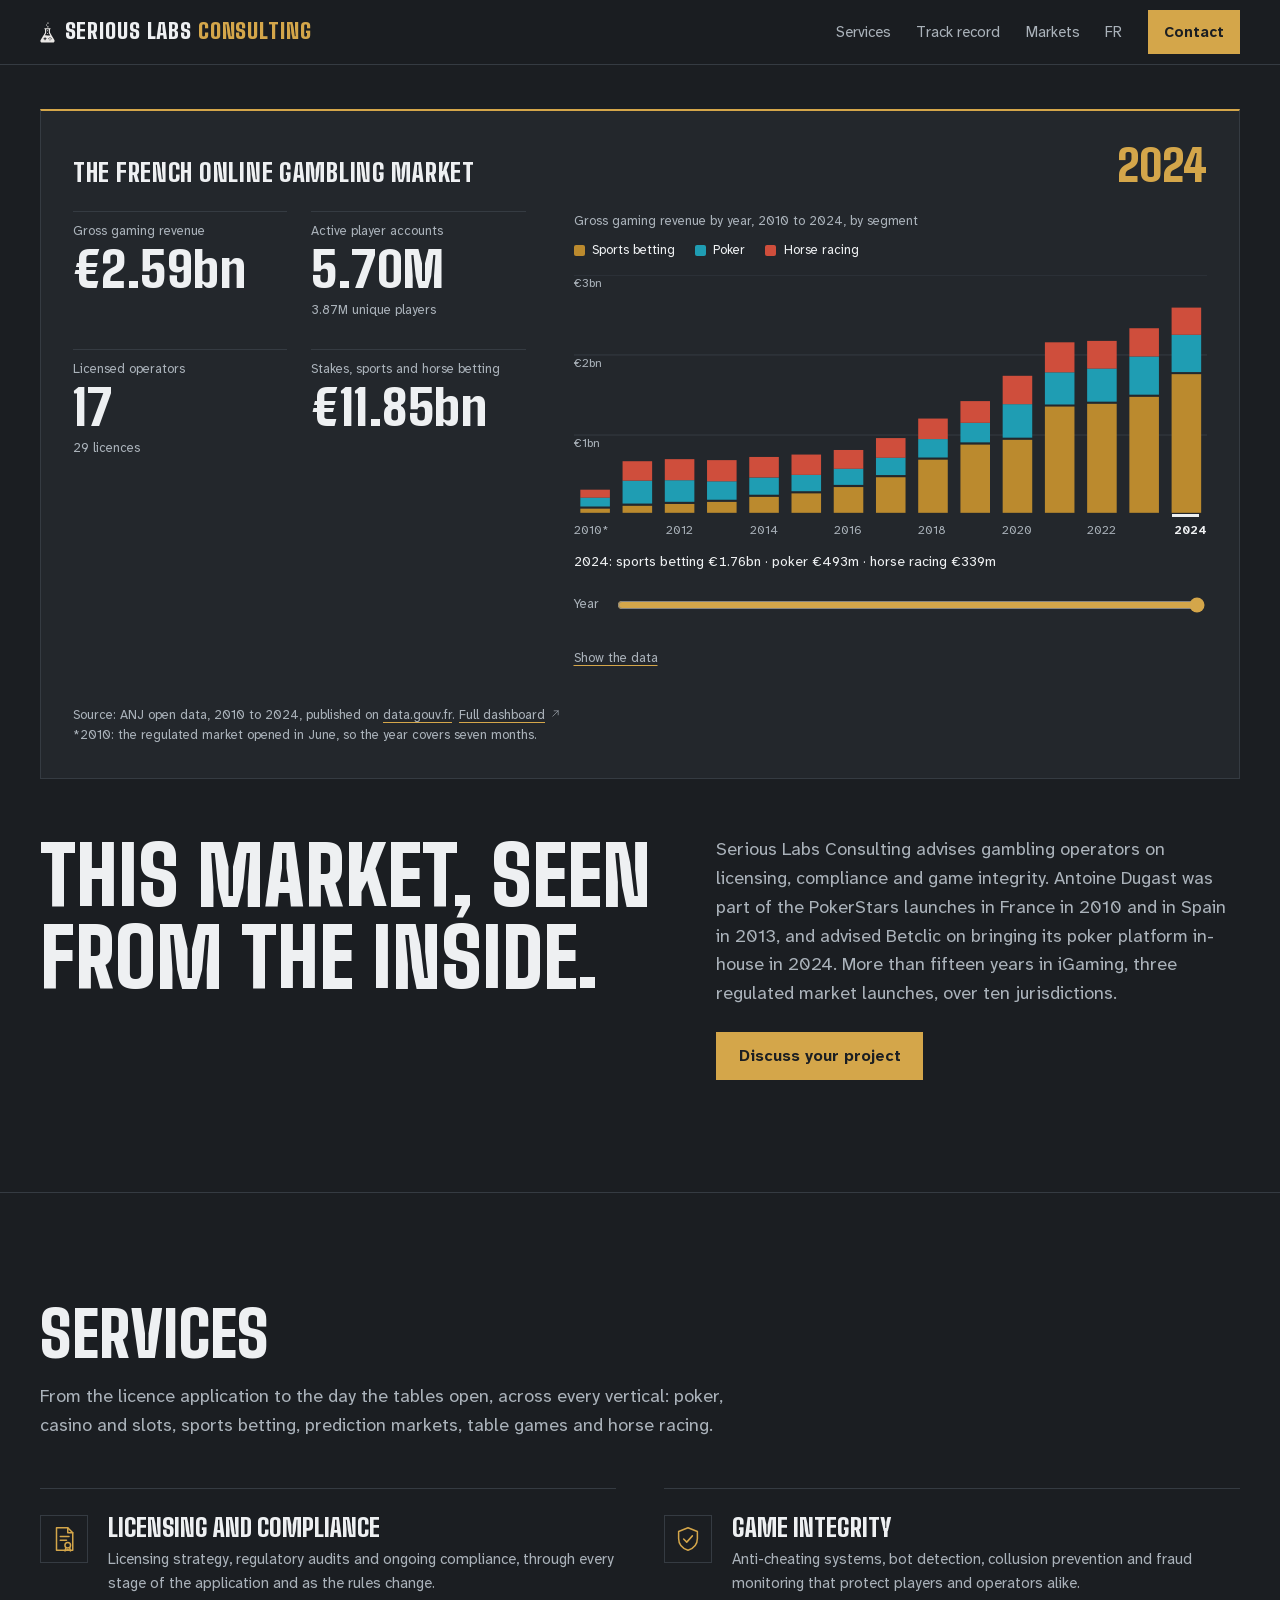
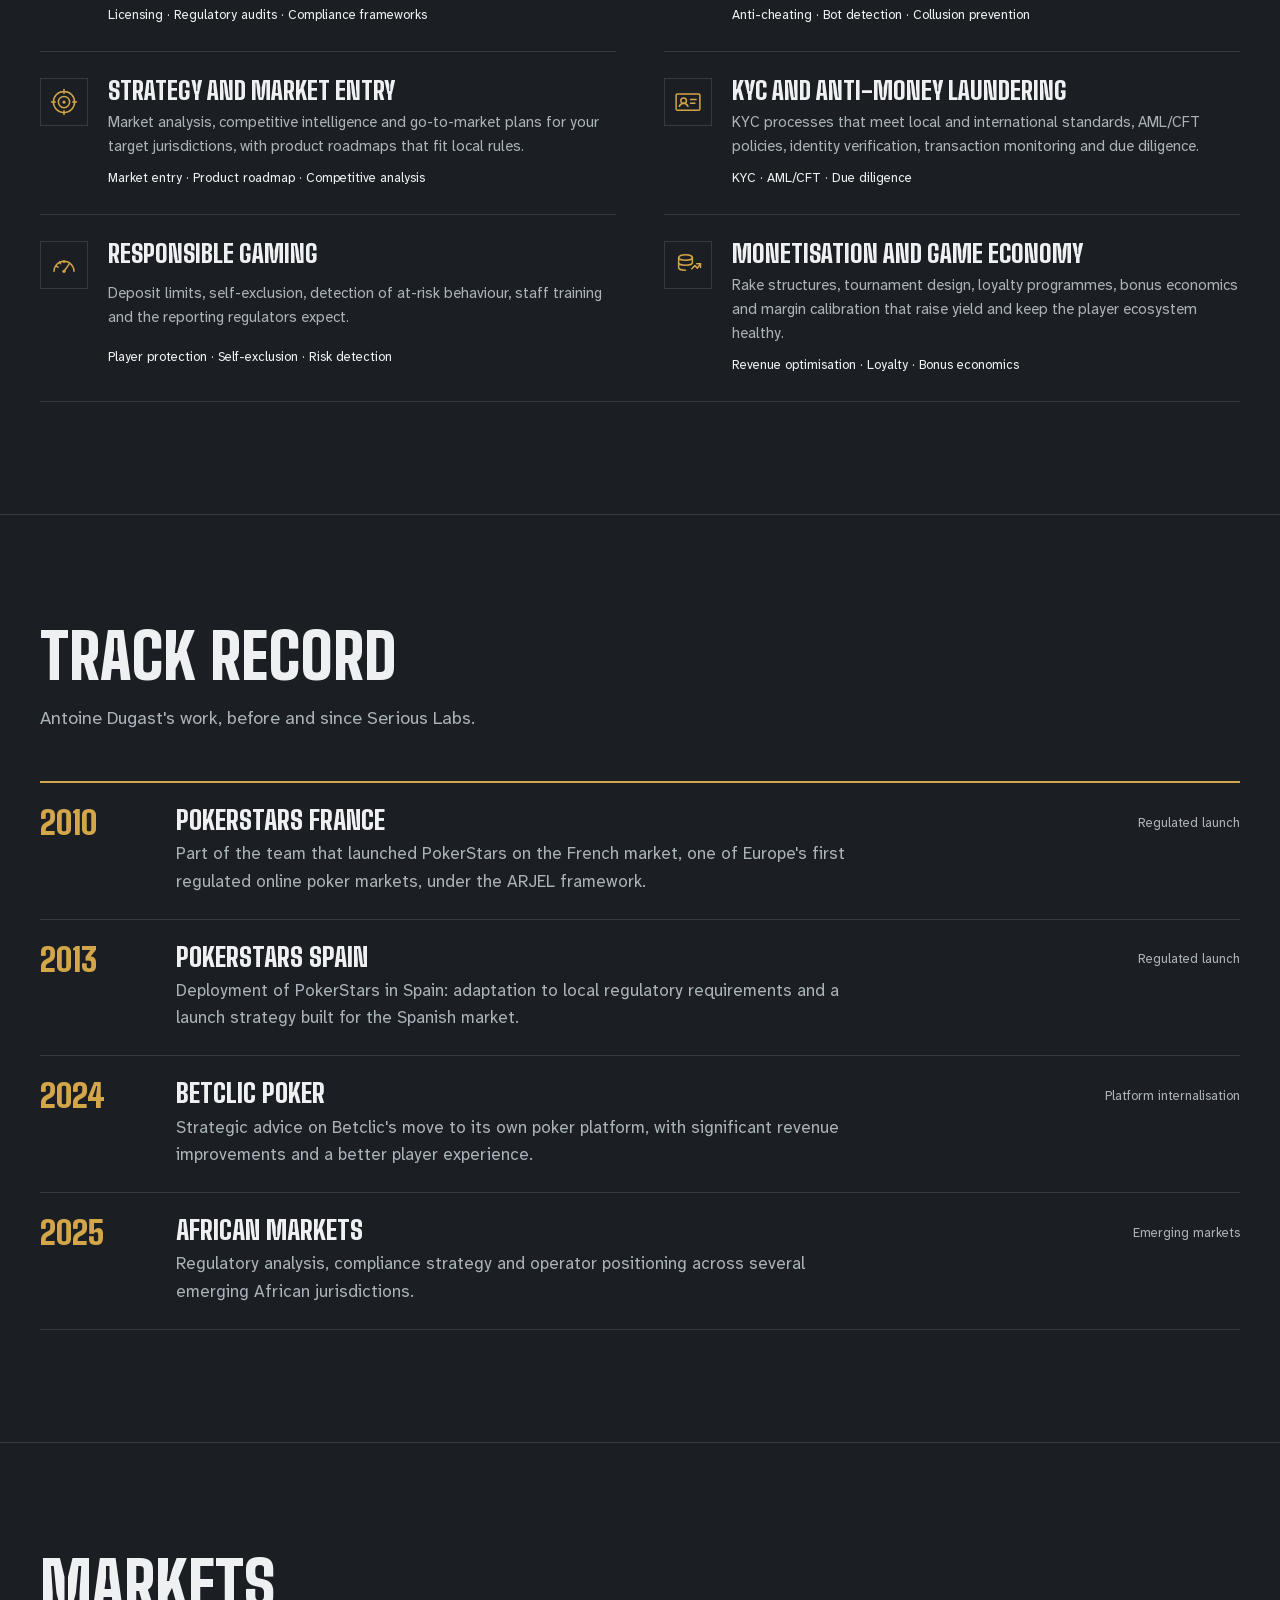
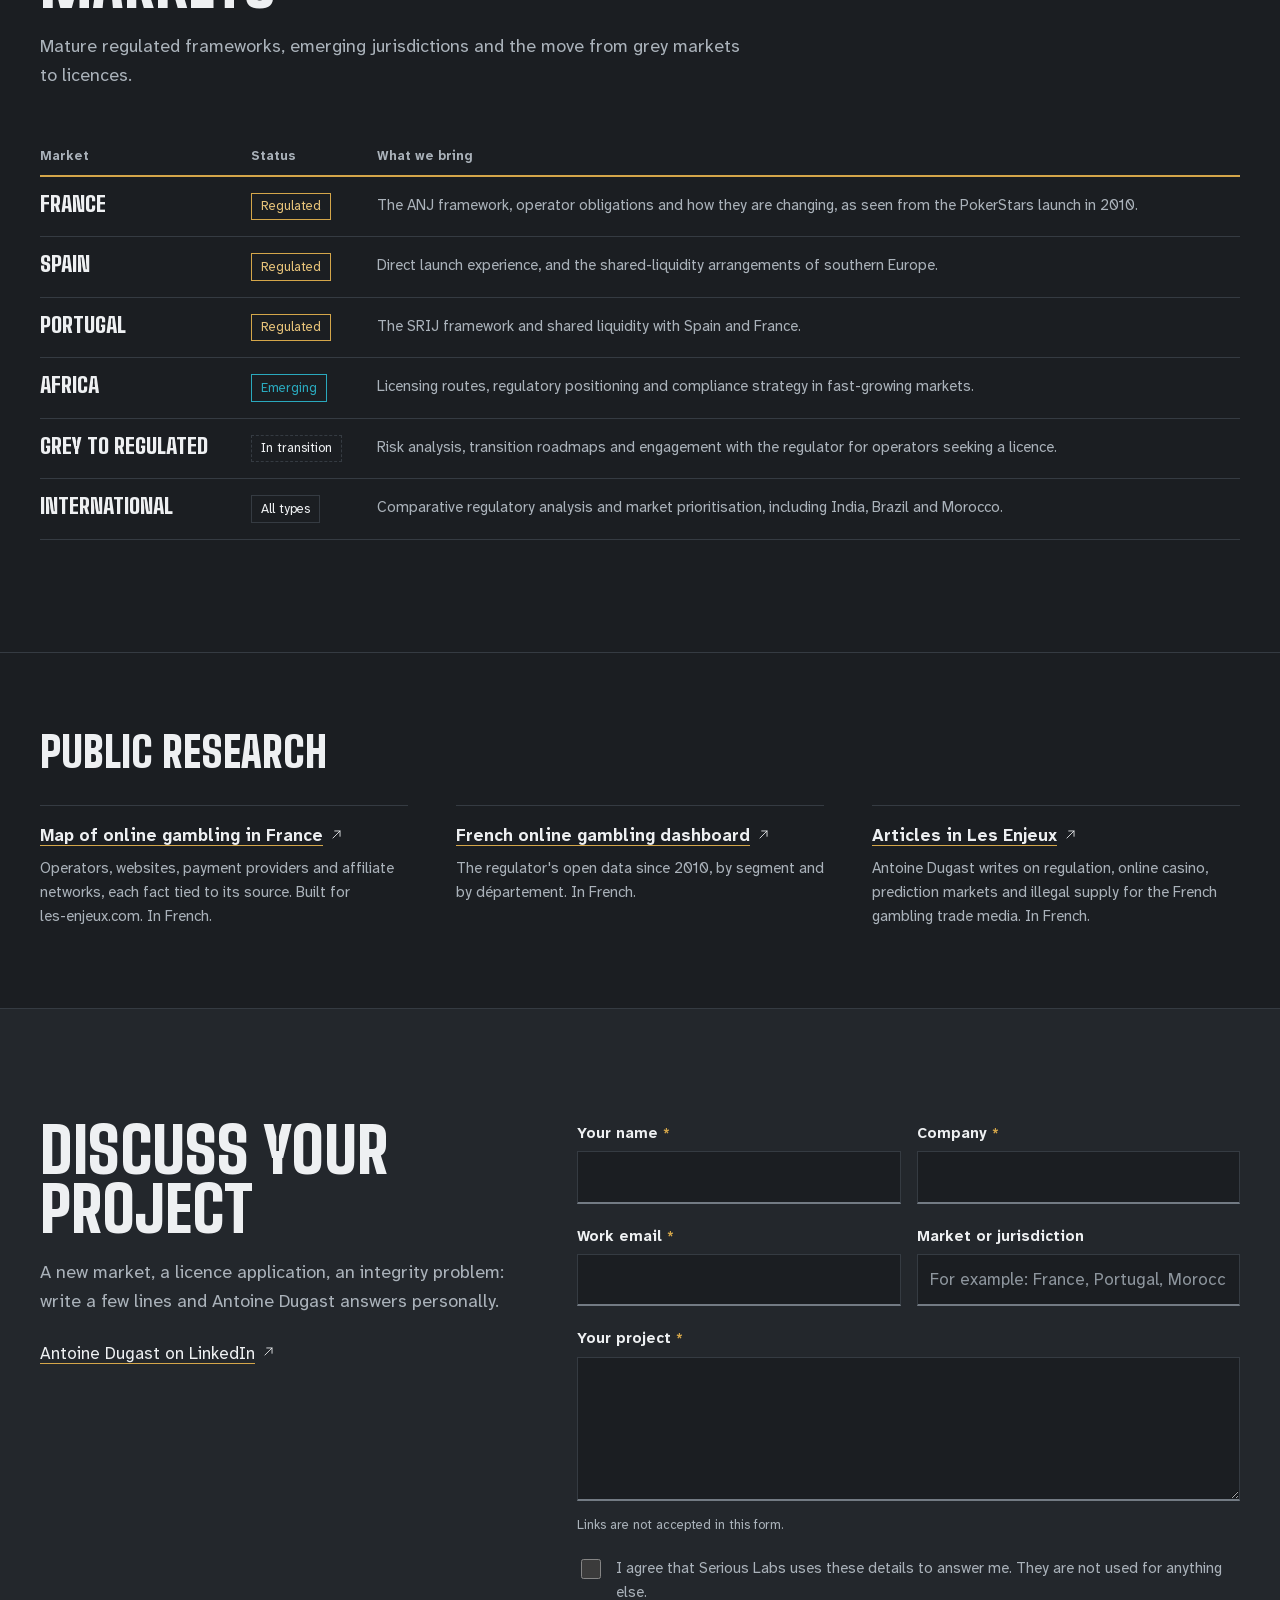
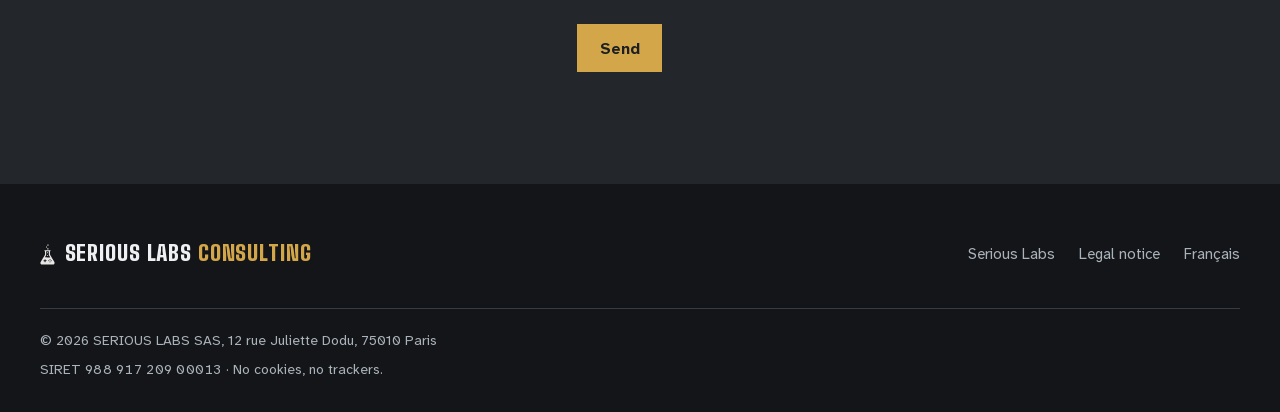
==== commit e4a57867: "Refait le site du conseil : le marché français en chiffres, puis le métier La page s'ouvre sur le ta" ====
--- a/index.html
+++ b/index.html
@@ -1,633 +1,433 @@
 <!DOCTYPE html>
 <html lang="en">
 <head>
-    <meta charset="UTF-8">
-    <meta name="viewport" content="width=device-width, initial-scale=1.0">
-    <title>Serious Labs Consulting — iGaming Strategy & Compliance</title>
-    <meta name="description" content="Expert consulting for iGaming operators worldwide. Strategy, regulation, game integrity, and operational excellence across all verticals and market types.">
-    <link rel="preconnect" href="https://fonts.googleapis.com">
-    <link rel="preconnect" href="https://fonts.gstatic.com" crossorigin>
-    <link href="https://fonts.googleapis.com/css2?family=DM+Sans:ital,opsz,wght@0,9..40,300;0,9..40,400;0,9..40,500;0,9..40,600;0,9..40,700;1,9..40,400&family=Playfair+Display:wght@400;500;600;700&display=swap" rel="stylesheet">
-    <style>
-        :root {
-            --slate-50: #f8fafc; --slate-100: #f1f5f9; --slate-200: #e2e8f0; --slate-300: #cbd5e1;
-            --slate-400: #94a3b8; --slate-500: #64748b; --slate-600: #475569; --slate-700: #334155;
-            --slate-800: #1e293b; --slate-900: #0f172a;
-            --accent: #0c4a6e; --accent-light: #0369a1; --accent-subtle: #e0f2fe;
-            --accent-gold: #b8860b; --white: #ffffff;
-            --font-display: 'Playfair Display', Georgia, serif;
-            --font-body: 'DM Sans', -apple-system, sans-serif;
-            --max-width: 1200px; --section-padding: 100px 0;
-        }
-        *, *::before, *::after { margin: 0; padding: 0; box-sizing: border-box; }
-        html { scroll-behavior: smooth; font-size: 16px; }
-        body { font-family: var(--font-body); color: var(--slate-800); background: var(--white); line-height: 1.7; overflow-x: hidden; }
-        .container { max-width: var(--max-width); margin: 0 auto; padding: 0 32px; }
-
-        /* LANG SWITCHER */
-        .lang-switch { display: flex; align-items: center; background: var(--slate-100); border-radius: 8px; padding: 3px; gap: 2px; margin-left: 16px; }
-        .lang-btn { padding: 5px 12px; border: none; background: transparent; border-radius: 6px; font-size: 13px; font-weight: 600; color: var(--slate-500); cursor: pointer; transition: all 0.2s; font-family: var(--font-body); letter-spacing: 0.5px; }
-        .lang-btn.active { background: var(--white); color: var(--accent); box-shadow: 0 1px 4px rgba(0,0,0,0.08); }
-        .lang-btn:hover:not(.active) { color: var(--slate-700); }
-
-        /* NAV */
-        nav { position: fixed; top: 0; left: 0; right: 0; z-index: 1000; background: rgba(255,255,255,0.92); backdrop-filter: blur(20px); border-bottom: 1px solid var(--slate-200); transition: all 0.3s ease; }
-        nav.scrolled { box-shadow: 0 1px 20px rgba(0,0,0,0.06); }
-        .nav-inner { max-width: var(--max-width); margin: 0 auto; padding: 0 32px; display: flex; align-items: center; justify-content: space-between; height: 72px; }
-        .nav-logo { display: flex; align-items: center; gap: 12px; text-decoration: none; color: var(--slate-900); }
-        .nav-logo-icon { width: 38px; height: 38px; background: var(--accent); border-radius: 8px; display: flex; align-items: center; justify-content: center; color: white; font-family: var(--font-display); font-weight: 700; font-size: 16px; }
-        .nav-logo-text { font-family: var(--font-display); font-weight: 600; font-size: 18px; letter-spacing: -0.3px; }
-        .nav-logo-text span { color: var(--accent-light); }
-        .nav-right { display: flex; align-items: center; }
-        .nav-links { display: flex; align-items: center; gap: 36px; list-style: none; }
-        .nav-links a { text-decoration: none; color: var(--slate-600); font-size: 14px; font-weight: 500; letter-spacing: 0.3px; transition: color 0.2s; }
-        .nav-links a:hover { color: var(--accent); }
-        .nav-cta { background: var(--accent) !important; color: white !important; padding: 10px 24px; border-radius: 8px; transition: background 0.2s, transform 0.2s !important; }
-        .nav-cta:hover { background: var(--accent-light) !important; transform: translateY(-1px); }
-        .nav-hamburger { display: none; flex-direction: column; gap: 5px; cursor: pointer; background: none; border: none; padding: 8px; }
-        .nav-hamburger span { width: 24px; height: 2px; background: var(--slate-700); border-radius: 2px; transition: all 0.3s; }
-
-        /* HERO */
-        .hero { padding: 160px 0 120px; position: relative; overflow: hidden; background: linear-gradient(165deg, var(--white) 0%, var(--slate-50) 40%, var(--accent-subtle) 100%); }
-        .hero::before { content: ''; position: absolute; top: -50%; right: -20%; width: 800px; height: 800px; background: radial-gradient(circle, rgba(12,74,110,0.04) 0%, transparent 70%); border-radius: 50%; }
-        .hero::after { content: ''; position: absolute; bottom: 0; left: 0; right: 0; height: 1px; background: linear-gradient(90deg, transparent, var(--slate-200), transparent); }
-        .hero-content { position: relative; z-index: 1; max-width: 820px; }
-        .hero-badge { display: inline-flex; align-items: center; gap: 8px; padding: 6px 16px 6px 8px; background: var(--white); border: 1px solid var(--slate-200); border-radius: 100px; font-size: 13px; font-weight: 500; color: var(--slate-600); margin-bottom: 32px; animation: fadeInUp 0.8s ease both; }
-        .hero-badge-dot { width: 8px; height: 8px; background: #22c55e; border-radius: 50%; animation: pulse 2s infinite; }
-        @keyframes pulse { 0%, 100% { opacity: 1; } 50% { opacity: 0.5; } }
-        .hero h1 { font-family: var(--font-display); font-size: clamp(2.8rem, 5.5vw, 4.2rem); font-weight: 600; line-height: 1.15; color: var(--slate-900); letter-spacing: -1.5px; margin-bottom: 28px; animation: fadeInUp 0.8s 0.1s ease both; }
-        .hero h1 em { font-style: italic; color: var(--accent); }
-        .hero-description { font-size: 1.15rem; color: var(--slate-600); line-height: 1.8; max-width: 640px; margin-bottom: 44px; animation: fadeInUp 0.8s 0.2s ease both; }
-        .hero-actions { display: flex; gap: 16px; flex-wrap: wrap; animation: fadeInUp 0.8s 0.3s ease both; }
-        .btn-primary { display: inline-flex; align-items: center; gap: 8px; padding: 16px 32px; background: var(--accent); color: white; text-decoration: none; border-radius: 10px; font-weight: 600; font-size: 15px; transition: all 0.25s; border: none; cursor: pointer; }
-        .btn-primary:hover { background: var(--accent-light); transform: translateY(-2px); box-shadow: 0 8px 30px rgba(12,74,110,0.2); }
-        .btn-secondary { display: inline-flex; align-items: center; gap: 8px; padding: 16px 32px; background: transparent; color: var(--slate-700); text-decoration: none; border-radius: 10px; font-weight: 600; font-size: 15px; border: 1.5px solid var(--slate-300); transition: all 0.25s; cursor: pointer; }
-        .btn-secondary:hover { border-color: var(--accent); color: var(--accent); transform: translateY(-2px); }
-        @keyframes fadeInUp { from { opacity: 0; transform: translateY(24px); } to { opacity: 1; transform: translateY(0); } }
-
-        /* CREDIBILITY */
-        .credibility { padding: 60px 0; border-bottom: 1px solid var(--slate-200); background: var(--white); }
-        .credibility-grid { display: grid; grid-template-columns: repeat(4, 1fr); gap: 40px; text-align: center; }
-        .cred-item { position: relative; }
-        .cred-item:not(:last-child)::after { content: ''; position: absolute; right: -20px; top: 10%; height: 80%; width: 1px; background: var(--slate-200); }
-        .cred-number { font-family: var(--font-display); font-size: 2.8rem; font-weight: 700; color: var(--accent); line-height: 1.1; letter-spacing: -1px; }
-        .cred-label { font-size: 14px; color: var(--slate-500); margin-top: 6px; font-weight: 500; }
-
-        /* VERTICALS */
-        .verticals { padding: 80px 0; background: var(--slate-50); border-bottom: 1px solid var(--slate-200); }
-        .verticals-label { text-align: center; margin-bottom: 40px; }
-        .verticals-grid { display: flex; justify-content: center; flex-wrap: wrap; gap: 16px; }
-        .vertical-pill { display: inline-flex; align-items: center; gap: 10px; padding: 14px 28px; background: var(--white); border: 1px solid var(--slate-200); border-radius: 100px; font-size: 15px; font-weight: 500; color: var(--slate-700); transition: all 0.25s; }
-        .vertical-pill:hover { border-color: var(--accent); color: var(--accent); transform: translateY(-2px); box-shadow: 0 4px 20px rgba(0,0,0,0.05); }
-        .vertical-pill .v-icon { font-size: 20px; }
-
-        /* SECTIONS */
-        .section-label { display: inline-block; font-size: 12px; font-weight: 600; letter-spacing: 2.5px; text-transform: uppercase; color: var(--accent); margin-bottom: 16px; }
-        .section-title { font-family: var(--font-display); font-size: clamp(2rem, 3.5vw, 2.8rem); font-weight: 600; color: var(--slate-900); letter-spacing: -1px; line-height: 1.2; margin-bottom: 16px; }
-        .section-subtitle { font-size: 1.05rem; color: var(--slate-500); max-width: 600px; line-height: 1.7; margin-bottom: 60px; }
-
-        /* EXPERTISE */
-        .expertise { padding: var(--section-padding); background: var(--white); }
-        .expertise-grid { display: grid; grid-template-columns: repeat(3, 1fr); gap: 24px; }
-        .expertise-card { padding: 40px 32px; background: var(--slate-50); border: 1px solid var(--slate-200); border-radius: 16px; transition: all 0.35s ease; position: relative; overflow: hidden; }
-        .expertise-card::before { content: ''; position: absolute; top: 0; left: 0; right: 0; height: 3px; background: var(--accent); transform: scaleX(0); transform-origin: left; transition: transform 0.35s ease; }
-        .expertise-card:hover { border-color: var(--accent); transform: translateY(-4px); box-shadow: 0 12px 40px rgba(12,74,110,0.08); }
-        .expertise-card:hover::before { transform: scaleX(1); }
-        .expertise-icon { width: 52px; height: 52px; background: var(--accent-subtle); border-radius: 12px; display: flex; align-items: center; justify-content: center; font-size: 24px; margin-bottom: 24px; }
-        .expertise-card h3 { font-family: var(--font-display); font-size: 1.25rem; font-weight: 600; color: var(--slate-900); margin-bottom: 12px; letter-spacing: -0.3px; }
-        .expertise-card p { font-size: 0.95rem; color: var(--slate-500); line-height: 1.7; }
-        .expertise-tags { display: flex; flex-wrap: wrap; gap: 6px; margin-top: 20px; }
-        .expertise-tag { padding: 4px 12px; background: var(--white); border: 1px solid var(--slate-200); border-radius: 100px; font-size: 12px; color: var(--slate-600); font-weight: 500; }
-
-        /* TRACK RECORD */
-        .track-record { padding: var(--section-padding); background: var(--slate-50); position: relative; }
-        .track-record::before { content: ''; position: absolute; top: 0; left: 0; right: 0; height: 1px; background: linear-gradient(90deg, transparent, var(--slate-200), transparent); }
-        .timeline { position: relative; margin-top: 60px; }
-        .timeline::before { content: ''; position: absolute; left: 50%; top: 0; bottom: 0; width: 2px; background: var(--slate-200); transform: translateX(-50%); }
-        .timeline-item { display: flex; align-items: flex-start; margin-bottom: 48px; position: relative; }
-        .timeline-item:nth-child(odd) { flex-direction: row; }
-        .timeline-item:nth-child(even) { flex-direction: row-reverse; }
-        .timeline-content { width: 45%; padding: 32px; background: var(--white); border: 1px solid var(--slate-200); border-radius: 16px; transition: all 0.3s; }
-        .timeline-content:hover { box-shadow: 0 8px 30px rgba(0,0,0,0.06); transform: translateY(-2px); }
-        .timeline-dot { position: absolute; left: 50%; top: 36px; width: 16px; height: 16px; background: var(--accent); border: 3px solid var(--white); border-radius: 50%; transform: translateX(-50%); z-index: 2; box-shadow: 0 0 0 4px var(--accent-subtle); }
-        .timeline-year { font-family: var(--font-display); font-size: 2rem; font-weight: 700; color: var(--accent); margin-bottom: 8px; }
-        .timeline-title { font-weight: 600; font-size: 1.1rem; color: var(--slate-900); margin-bottom: 8px; }
-        .timeline-desc { font-size: 0.95rem; color: var(--slate-500); line-height: 1.7; }
-
-        /* APPROACH */
-        .approach { padding: var(--section-padding); background: var(--white); }
-        .approach-grid { display: grid; grid-template-columns: repeat(2, 1fr); gap: 60px; align-items: center; margin-top: 60px; }
-        .approach-step { display: flex; gap: 24px; padding: 28px 0; border-bottom: 1px solid var(--slate-100); transition: all 0.3s; }
-        .approach-step:last-child { border-bottom: none; }
-        .approach-step:hover { padding-left: 8px; }
-        .step-number { flex-shrink: 0; width: 44px; height: 44px; background: var(--accent-subtle); color: var(--accent); border-radius: 12px; display: flex; align-items: center; justify-content: center; font-family: var(--font-display); font-weight: 700; font-size: 1.1rem; }
-        .step-content h4 { font-weight: 600; color: var(--slate-900); margin-bottom: 4px; font-size: 1.05rem; }
-        .step-content p { font-size: 0.92rem; color: var(--slate-500); line-height: 1.6; }
-        .approach-highlight { background: linear-gradient(145deg, var(--accent) 0%, var(--accent-light) 100%); border-radius: 20px; padding: 48px 40px; color: white; position: relative; overflow: hidden; }
-        .approach-highlight::before { content: ''; position: absolute; top: -40%; right: -20%; width: 300px; height: 300px; background: rgba(255,255,255,0.06); border-radius: 50%; }
-        .approach-highlight h3 { font-family: var(--font-display); font-size: 1.6rem; font-weight: 600; margin-bottom: 20px; letter-spacing: -0.5px; }
-        .approach-highlight > p { font-size: 0.95rem; line-height: 1.8; opacity: 0.9; margin-bottom: 24px; }
-        .client-list { display: flex; flex-direction: column; gap: 16px; }
-        .client-item { display: flex; align-items: center; gap: 16px; padding: 16px 20px; background: rgba(255,255,255,0.1); border-radius: 12px; backdrop-filter: blur(10px); transition: background 0.2s; }
-        .client-item:hover { background: rgba(255,255,255,0.15); }
-        .client-icon { font-size: 24px; flex-shrink: 0; }
-        .client-name { font-weight: 700; font-size: 1.05rem; font-family: var(--font-display); letter-spacing: -0.3px; }
-        .client-detail { font-size: 13px; opacity: 0.75; margin-top: 2px; }
-        .client-divider { height: 1px; background: rgba(255,255,255,0.12); margin: 4px 0; }
-        .client-markets { padding: 4px 0 0; }
-        .client-markets-label { font-size: 12px; font-weight: 600; letter-spacing: 1.5px; text-transform: uppercase; opacity: 0.6; margin-bottom: 12px; }
-        .client-markets-flags { display: flex; flex-wrap: wrap; gap: 8px; }
-        .client-market-pill { display: inline-flex; align-items: center; gap: 6px; padding: 8px 16px; background: rgba(255,255,255,0.1); border-radius: 100px; font-size: 14px; font-weight: 500; }
-
-        /* MARKETS */
-        .markets { padding: var(--section-padding); background: var(--slate-50); }
-        .markets-grid { display: grid; grid-template-columns: repeat(3, 1fr); gap: 24px; margin-top: 60px; }
-        .market-card { padding: 36px; background: var(--white); border: 1px solid var(--slate-200); border-radius: 16px; transition: all 0.3s; }
-        .market-card:hover { transform: translateY(-3px); box-shadow: 0 8px 30px rgba(0,0,0,0.06); }
-        .market-header { display: flex; align-items: center; gap: 14px; margin-bottom: 14px; }
-        .market-flag { font-size: 2rem; line-height: 1; }
-        .market-card h3 { font-family: var(--font-display); font-weight: 600; font-size: 1.15rem; color: var(--slate-900); }
-        .market-card p { font-size: 0.9rem; color: var(--slate-500); line-height: 1.6; }
-        .market-badge { display: inline-block; padding: 3px 10px; border-radius: 100px; font-size: 11px; font-weight: 600; margin-top: 14px; }
-        .badge-regulated { background: #dcfce7; color: #166534; }
-        .badge-emerging { background: #fef3c7; color: #92400e; }
-        .badge-transition { background: #e0f2fe; color: #075985; }
-        .badge-all { background: #f3e8ff; color: #6b21a8; }
-
-        /* CTA */
-        .cta-section { padding: 100px 0; background: var(--slate-900); position: relative; overflow: hidden; }
-        .cta-section::before { content: ''; position: absolute; top: -50%; left: -20%; width: 600px; height: 600px; background: radial-gradient(circle, rgba(3,105,161,0.15) 0%, transparent 70%); border-radius: 50%; }
-        .cta-section::after { content: ''; position: absolute; bottom: -30%; right: -10%; width: 400px; height: 400px; background: radial-gradient(circle, rgba(184,134,11,0.1) 0%, transparent 70%); border-radius: 50%; }
-        .cta-inner { text-align: center; position: relative; z-index: 1; }
-        .cta-inner h2 { font-family: var(--font-display); font-size: clamp(2rem, 3.5vw, 2.8rem); color: var(--white); font-weight: 600; letter-spacing: -1px; margin-bottom: 16px; }
-        .cta-inner h2 em { font-style: italic; color: var(--accent-gold); }
-        .cta-inner p { color: var(--slate-400); font-size: 1.05rem; max-width: 540px; margin: 0 auto 40px; line-height: 1.7; }
-        .cta-actions { display: flex; justify-content: center; gap: 16px; flex-wrap: wrap; }
-        .btn-cta-primary { display: inline-flex; align-items: center; gap: 8px; padding: 16px 36px; background: var(--accent-gold); color: var(--white); text-decoration: none; border-radius: 10px; font-weight: 600; font-size: 15px; transition: all 0.25s; }
-        .btn-cta-primary:hover { transform: translateY(-2px); box-shadow: 0 8px 30px rgba(184,134,11,0.3); }
-        .btn-cta-secondary { display: inline-flex; align-items: center; gap: 8px; padding: 16px 36px; background: transparent; color: var(--slate-300); text-decoration: none; border-radius: 10px; font-weight: 600; font-size: 15px; border: 1.5px solid var(--slate-700); transition: all 0.25s; }
-        .btn-cta-secondary:hover { border-color: var(--slate-400); color: var(--white); transform: translateY(-2px); }
-
-        /* FOOTER */
-        footer { padding: 60px 0 40px; background: var(--slate-900); border-top: 1px solid rgba(255,255,255,0.06); }
-        .footer-inner { display: flex; justify-content: space-between; align-items: flex-start; margin-bottom: 48px; }
-        .footer-brand { max-width: 340px; }
-        .footer-logo { display: flex; align-items: center; gap: 12px; margin-bottom: 16px; }
-        .footer-logo-icon { width: 36px; height: 36px; background: var(--accent); border-radius: 8px; display: flex; align-items: center; justify-content: center; color: white; font-family: var(--font-display); font-weight: 700; font-size: 14px; }
-        .footer-logo-text { font-family: var(--font-display); font-weight: 600; font-size: 16px; color: var(--white); }
-        .footer-brand p { font-size: 14px; color: var(--slate-400); line-height: 1.7; }
-        .footer-links { display: flex; gap: 64px; }
-        .footer-col h4 { font-size: 13px; font-weight: 600; color: var(--slate-300); letter-spacing: 1px; text-transform: uppercase; margin-bottom: 16px; }
-        .footer-col ul { list-style: none; }
-        .footer-col li { margin-bottom: 10px; }
-        .footer-col a { color: var(--slate-400); text-decoration: none; font-size: 14px; transition: color 0.2s; }
-        .footer-col a:hover { color: var(--white); }
-        .footer-bottom { padding-top: 32px; border-top: 1px solid rgba(255,255,255,0.06); display: flex; justify-content: space-between; align-items: center; }
-        .footer-bottom p { font-size: 13px; color: var(--slate-500); }
-        .footer-socials { display: flex; gap: 16px; }
-        .footer-socials a { width: 36px; height: 36px; border-radius: 8px; background: rgba(255,255,255,0.06); display: flex; align-items: center; justify-content: center; color: var(--slate-400); text-decoration: none; font-size: 14px; transition: all 0.2s; }
-        .footer-socials a:hover { background: var(--accent); color: white; }
-
-        .reveal { opacity: 0; transform: translateY(30px); transition: all 0.7s cubic-bezier(0.16, 1, 0.3, 1); }
-        .reveal.visible { opacity: 1; transform: translateY(0); }
-
-        @media (max-width: 968px) {
-            .expertise-grid { grid-template-columns: repeat(2, 1fr); }
-            .markets-grid { grid-template-columns: repeat(2, 1fr); }
-            .approach-grid { grid-template-columns: 1fr; gap: 40px; }
-            .timeline::before { left: 20px; }
-            .timeline-item, .timeline-item:nth-child(even) { flex-direction: row; padding-left: 52px; }
-            .timeline-content { width: 100%; }
-            .timeline-dot { left: 20px; }
-            .credibility-grid { grid-template-columns: repeat(2, 1fr); gap: 32px; }
-            .cred-item:nth-child(2)::after { display: none; }
-            .footer-inner { flex-direction: column; gap: 40px; }
-        }
-        @media (max-width: 640px) {
-            .nav-links { display: none; }
-            .nav-hamburger { display: flex; }
-            .hero { padding: 130px 0 80px; }
-            .expertise-grid, .markets-grid { grid-template-columns: 1fr; }
-            .credibility-grid { grid-template-columns: repeat(2, 1fr); gap: 24px; }
-            .cred-item::after { display: none; }
-            .highlight-stats { grid-template-columns: 1fr; }
-            .footer-links { flex-direction: column; gap: 32px; }
-            .footer-bottom { flex-direction: column; gap: 16px; text-align: center; }
-            .verticals-grid { gap: 10px; }
-            .vertical-pill { padding: 10px 20px; font-size: 14px; }
-            .lang-switch { margin-left: 8px; }
-        }
-        .mobile-menu { display: none; position: fixed; top: 72px; left: 0; right: 0; background: var(--white); border-bottom: 1px solid var(--slate-200); padding: 24px 32px; z-index: 999; box-shadow: 0 8px 30px rgba(0,0,0,0.1); }
-        .mobile-menu.active { display: block; }
-        .mobile-menu a { display: block; padding: 12px 0; color: var(--slate-700); text-decoration: none; font-weight: 500; font-size: 15px; border-bottom: 1px solid var(--slate-100); }
-        .mobile-menu a:last-child { border-bottom: none; color: var(--accent); }
-    </style>
+<meta charset="utf-8">
+<meta name="viewport" content="width=device-width, initial-scale=1">
+<title>Serious Labs Consulting — iGaming licensing, compliance and game integrity</title>
+<meta name="description" content="Consulting for gambling operators: licensing, compliance, KYC and AML, game integrity and market entry. Part of the PokerStars launches in France and Spain; Betclic poker internalisation.">
+<meta name="robots" content="index, follow">
+
+<link rel="canonical" href="https://seriouslabs-consulting.com/">
+<link rel="alternate" hreflang="en" href="https://seriouslabs-consulting.com/">
+<link rel="alternate" hreflang="fr" href="https://seriouslabs-consulting.com/fr/">
+<link rel="alternate" hreflang="x-default" href="https://seriouslabs-consulting.com/">
+
+<meta property="og:type" content="website">
+<meta property="og:locale" content="en_GB">
+<meta property="og:url" content="https://seriouslabs-consulting.com/">
+<meta property="og:site_name" content="Serious Labs Consulting">
+<meta property="og:title" content="This market, seen from the inside.">
+<meta property="og:description" content="Licensing, compliance and game integrity for gambling operators, from someone who was part of regulated market launches in France and Spain.">
+<meta property="og:image" content="https://seriouslabs-consulting.com/assets/img/og-en.png">
+<meta name="theme-color" content="#1b1e22">
+
+<link rel="icon" href="/assets/img/favicon.svg" type="image/svg+xml">
+<link rel="preload" href="/assets/fonts/big-shoulders-latin.woff2" as="font" type="font/woff2" crossorigin>
+<link rel="stylesheet" href="/assets/css/fonts.css">
+<link rel="stylesheet" href="/assets/css/conseil.css">
+<script src="/assets/js/conseil.js" defer></script>
 </head>
+
 <body>
-
-<!-- NAV -->
-<nav id="navbar">
-    <div class="nav-inner">
-        <a href="#" class="nav-logo">
-            <div class="nav-logo-icon">SL</div>
-            <div class="nav-logo-text">Serious Labs <span>Consulting</span></div>
-        </a>
-        <div class="nav-right">
-            <ul class="nav-links">
-                <li><a href="#expertise" data-en="Expertise" data-fr="Expertise">Expertise</a></li>
-                <li><a href="#track-record" data-en="Track Record" data-fr="Parcours">Track Record</a></li>
-                <li><a href="#approach" data-en="Approach" data-fr="Approche">Approach</a></li>
-                <li><a href="#markets" data-en="Markets" data-fr="Marchés">Markets</a></li>
-                <li><a href="#contact" class="nav-cta" data-en="Get in Touch" data-fr="Nous contacter">Get in Touch</a></li>
-            </ul>
-            <div class="lang-switch">
-                <button class="lang-btn active" onclick="setLang('en')">EN</button>
-                <button class="lang-btn" onclick="setLang('fr')">FR</button>
-            </div>
-            <button class="nav-hamburger" onclick="toggleMobile()" aria-label="Menu">
-                <span></span><span></span><span></span>
-            </button>
-        </div>
-    </div>
-</nav>
-<div class="mobile-menu" id="mobileMenu">
-    <a href="#expertise" onclick="closeMobile()" data-en="Expertise" data-fr="Expertise">Expertise</a>
-    <a href="#track-record" onclick="closeMobile()" data-en="Track Record" data-fr="Parcours">Track Record</a>
-    <a href="#approach" onclick="closeMobile()" data-en="Approach" data-fr="Approche">Approach</a>
-    <a href="#markets" onclick="closeMobile()" data-en="Markets" data-fr="Marchés">Markets</a>
-    <a href="#contact" onclick="closeMobile()" data-en="Get in Touch" data-fr="Nous contacter">Get in Touch</a>
-</div>
-
-<!-- HERO -->
-<section class="hero">
-    <div class="container">
-        <div class="hero-content">
-            <div class="hero-badge">
-                <span class="hero-badge-dot"></span>
-                <span data-en="Specialized iGaming Consulting" data-fr="Conseil spécialisé iGaming">Specialized iGaming Consulting</span>
-            </div>
-            <h1 data-en="Navigate the iGaming landscape with <em>confidence</em> and clarity" data-fr="Naviguer le paysage iGaming avec <em>expertise</em> et précision">Navigate the iGaming landscape with <em>confidence</em> and clarity</h1>
-            <p class="hero-description" data-en="Serious Labs helps gaming operators thrive across all market types — regulated, emerging, and transitioning. From strategic market entry to compliance frameworks, game integrity, and operational excellence across every vertical." data-fr="Serious Labs accompagne les opérateurs de jeux en ligne sur tous les types de marchés — régulés, émergents et en transition. De l'entrée sur le marché aux cadres de conformité, en passant par l'intégrité du jeu et l'excellence opérationnelle sur toutes les verticales.">Serious Labs helps gaming operators thrive across all market types — regulated, emerging, and transitioning. From strategic market entry to compliance frameworks, game integrity, and operational excellence across every vertical.</p>
-            <div class="hero-actions">
-                <a href="#contact" class="btn-primary" data-en="Let's talk about your project →" data-fr="Discutons de votre projet →">
-                    Let's talk about your project
-                    <svg width="16" height="16" viewBox="0 0 24 24" fill="none" stroke="currentColor" stroke-width="2.5" stroke-linecap="round" stroke-linejoin="round"><path d="m5 12h14"/><path d="m12 5 7 7-7 7"/></svg>
-                </a>
-                <a href="#expertise" class="btn-secondary" data-en="Explore our services" data-fr="Découvrir nos services">Explore our services</a>
-            </div>
-        </div>
-    </div>
-</section>
-
-<!-- CREDIBILITY -->
-<section class="credibility">
-    <div class="container">
-        <div class="credibility-grid">
-            <div class="cred-item reveal"><div class="cred-number">15+</div><div class="cred-label" data-en="Years in the iGaming industry" data-fr="Années dans l'industrie iGaming">Years in the iGaming industry</div></div>
-            <div class="cred-item reveal"><div class="cred-number">3</div><div class="cred-label" data-en="Regulated market launches" data-fr="Lancements de marchés régulés">Regulated market launches</div></div>
-            <div class="cred-item reveal"><div class="cred-number">10+</div><div class="cred-label" data-en="Jurisdictions covered" data-fr="Juridictions couvertes">Jurisdictions covered</div></div>
-            <div class="cred-item reveal"><div class="cred-number" data-en="All" data-fr="Toutes">All</div><div class="cred-label" data-en="Gaming verticals" data-fr="Les verticales gaming">Gaming verticals</div></div>
-        </div>
-    </div>
-</section>
-
-<!-- VERTICALS -->
-<section class="verticals">
-    <div class="container">
-        <div class="verticals-label"><div class="section-label reveal" data-en="Verticals we cover" data-fr="Nos verticales">Verticals we cover</div></div>
-        <div class="verticals-grid reveal">
-            <div class="vertical-pill"><span class="v-icon">🃏</span> Poker</div>
-            <div class="vertical-pill"><span class="v-icon">🎰</span> Casino & Slots</div>
-            <div class="vertical-pill"><span class="v-icon">⚽</span> <span data-en="Sports Betting" data-fr="Paris sportifs">Sports Betting</span></div>
-            <div class="vertical-pill"><span class="v-icon">📊</span> <span data-en="Prediction Markets" data-fr="Marchés prédictifs">Prediction Markets</span></div>
-            <div class="vertical-pill"><span class="v-icon">🎲</span> <span data-en="Table Games" data-fr="Jeux de table">Table Games</span></div>
-            <div class="vertical-pill"><span class="v-icon">🏇</span> <span data-en="Horse Racing" data-fr="Courses hippiques">Horse Racing</span></div>
-        </div>
-    </div>
-</section>
-
-<!-- EXPERTISE -->
-<section class="expertise" id="expertise">
-    <div class="container">
-        <div class="section-label reveal" data-en="Core expertise" data-fr="Nos domaines d'expertise">Core expertise</div>
-        <h2 class="section-title reveal" data-en="End-to-end consulting for<br>gaming operators worldwide" data-fr="Un accompagnement complet pour<br>les opérateurs de jeux dans le monde">End-to-end consulting for<br>gaming operators worldwide</h2>
-        <p class="section-subtitle reveal" data-en="Whether you operate in a fully regulated market, an emerging jurisdiction, or are navigating the path to compliance — we have you covered." data-fr="Que vous opériez sur un marché régulé, une juridiction émergente, ou que vous naviguiez vers la conformité — nous vous accompagnons.">Whether you operate in a fully regulated market, an emerging jurisdiction, or are navigating the path to compliance — we have you covered.</p>
-        <div class="expertise-grid">
-            <div class="expertise-card reveal">
-                <div class="expertise-icon">⚖️</div>
-                <h3 data-en="Regulation & Compliance" data-fr="Régulation & Conformité">Regulation & Compliance</h3>
-                <p data-en="Licensing strategy, regulatory audits, and ongoing compliance management. We guide operators through every stage of the licensing process and help maintain adherence to evolving regulatory frameworks." data-fr="Stratégie de licensing, audits réglementaires et gestion de la conformité. Nous accompagnons les opérateurs à chaque étape du processus de licence et du maintien de la conformité aux cadres réglementaires.">Licensing strategy, regulatory audits, and ongoing compliance management. We guide operators through every stage of the licensing process and help maintain adherence to evolving regulatory frameworks.</p>
-                <div class="expertise-tags"><span class="expertise-tag">Licensing</span><span class="expertise-tag" data-en="Regulatory audits" data-fr="Audits réglementaires">Regulatory audits</span><span class="expertise-tag" data-en="Compliance frameworks" data-fr="Cadres de conformité">Compliance frameworks</span></div>
-            </div>
-            <div class="expertise-card reveal">
-                <div class="expertise-icon">🛡️</div>
-                <h3 data-en="Game Integrity" data-fr="Intégrité du jeu">Game Integrity</h3>
-                <p data-en="Anti-cheating systems, AI-powered bot detection, collusion prevention, and fraud monitoring. We design robust integrity ecosystems that protect players and operators alike." data-fr="Systèmes anti-triche, détection de bots par IA, prévention de la collusion et surveillance de la fraude. Nous concevons des écosystèmes d'intégrité robustes qui protègent joueurs et opérateurs.">Anti-cheating systems, AI-powered bot detection, collusion prevention, and fraud monitoring. We design robust integrity ecosystems that protect players and operators alike.</p>
-                <div class="expertise-tags"><span class="expertise-tag">Anti-cheating</span><span class="expertise-tag">Bot detection</span><span class="expertise-tag" data-en="Collusion prevention" data-fr="Anti-collusion">Collusion prevention</span></div>
-            </div>
-            <div class="expertise-card reveal">
-                <div class="expertise-icon">🎯</div>
-                <h3 data-en="Strategy & Market Entry" data-fr="Stratégie & Entrée marché">Strategy & Market Entry</h3>
-                <p data-en="Market analysis, competitive intelligence, and go-to-market strategies tailored to your target jurisdictions. Product roadmaps that align with local requirements and player expectations." data-fr="Analyse de marché, intelligence concurrentielle et stratégies go-to-market adaptées à vos juridictions cibles. Roadmaps produit alignées sur les exigences locales et les attentes des joueurs.">Market analysis, competitive intelligence, and go-to-market strategies tailored to your target jurisdictions. Product roadmaps that align with local requirements and player expectations.</p>
-                <div class="expertise-tags"><span class="expertise-tag" data-en="Market entry" data-fr="Entrée marché">Market entry</span><span class="expertise-tag">Product roadmap</span><span class="expertise-tag" data-en="Competitive analysis" data-fr="Analyse concurrentielle">Competitive analysis</span></div>
-            </div>
-            <div class="expertise-card reveal">
-                <div class="expertise-icon">🔐</div>
-                <h3 data-en="KYC & Anti-Money Laundering" data-fr="KYC & Lutte anti-blanchiment">KYC & Anti-Money Laundering</h3>
-                <p data-en="Design and implementation of KYC processes compliant with local and international standards. AML/CFT policies, identity verification, transaction monitoring, and due diligence procedures." data-fr="Conception et mise en place de processus KYC conformes aux standards locaux et internationaux. Politiques AML/CFT, vérification d'identité, monitoring des transactions et procédures de due diligence.">Design and implementation of KYC processes compliant with local and international standards. AML/CFT policies, identity verification, transaction monitoring, and due diligence procedures.</p>
-                <div class="expertise-tags"><span class="expertise-tag">KYC</span><span class="expertise-tag">AML / CFT</span><span class="expertise-tag">Due diligence</span></div>
-            </div>
-            <div class="expertise-card reveal">
-                <div class="expertise-icon">🤝</div>
-                <h3 data-en="Responsible Gaming" data-fr="Jeu responsable">Responsible Gaming</h3>
-                <p data-en="Comprehensive responsible gaming programs: deposit limits, self-exclusion mechanisms, at-risk behavior detection, staff training, and regulatory reporting frameworks." data-fr="Programmes de jeu responsable complets : limites de dépôt, mécanismes d'auto-exclusion, détection des comportements à risque, formation des équipes et cadres de reporting réglementaire.">Comprehensive responsible gaming programs: deposit limits, self-exclusion mechanisms, at-risk behavior detection, staff training, and regulatory reporting frameworks.</p>
-                <div class="expertise-tags"><span class="expertise-tag" data-en="Player protection" data-fr="Protection des joueurs">Player protection</span><span class="expertise-tag" data-en="Self-exclusion" data-fr="Auto-exclusion">Self-exclusion</span><span class="expertise-tag" data-en="Risk detection" data-fr="Détection des risques">Risk detection</span></div>
-            </div>
-            <div class="expertise-card reveal">
-                <div class="expertise-icon">📈</div>
-                <h3 data-en="Monetization & Game Economy" data-fr="Monétisation & Économie de jeu">Monetization & Game Economy</h3>
-                <p data-en="Revenue optimization across all verticals — rake structures, tournament design, loyalty programs, bonus economics, and margin calibration that maximizes yield while preserving a healthy player ecosystem." data-fr="Optimisation des revenus sur toutes les verticales — structures de rake, design de tournois, programmes de fidélité, économie des bonus et calibration des marges pour maximiser le rendement tout en préservant un écosystème joueurs sain.">Revenue optimization across all verticals — rake structures, tournament design, loyalty programs, bonus economics, and margin calibration that maximizes yield while preserving a healthy player ecosystem.</p>
-                <div class="expertise-tags"><span class="expertise-tag" data-en="Revenue optimization" data-fr="Optimisation revenus">Revenue optimization</span><span class="expertise-tag" data-en="Loyalty programs" data-fr="Fidélisation">Loyalty programs</span><span class="expertise-tag" data-en="Bonus economics" data-fr="Économie des bonus">Bonus economics</span></div>
-            </div>
-        </div>
-    </div>
-</section>
-
-<!-- TRACK RECORD -->
-<section class="track-record" id="track-record">
-    <div class="container">
-        <div class="section-label reveal" data-en="Track record" data-fr="Parcours">Track record</div>
-        <h2 class="section-title reveal" data-en="15+ years at the heart of<br>the iGaming industry" data-fr="Plus de 15 ans au cœur de<br>l'industrie du iGaming">15+ years at the heart of<br>the iGaming industry</h2>
-        <p class="section-subtitle reveal" data-en="From historic regulated market launches to platform transformations, hands-on experience that makes the difference." data-fr="Des lancements historiques de marchés régulés aux transformations technologiques, une expérience terrain qui fait la différence.">From historic regulated market launches to platform transformations, hands-on experience that makes the difference.</p>
-        <div class="timeline">
-            <div class="timeline-item reveal">
-                <div class="timeline-content">
-                    <div class="timeline-year">2010</div>
-                    <div class="timeline-title" data-en="PokerStars France Launch" data-fr="Lancement PokerStars France">PokerStars France Launch</div>
-                    <div class="timeline-desc" data-en="Core team member for the launch of PokerStars on the French market — one of Europe's first regulated online poker markets under the ARJEL framework." data-fr="Membre de l'équipe fondatrice pour le lancement de PokerStars sur le marché français — l'un des premiers marchés de poker en ligne régulés en Europe sous le cadre ARJEL.">Core team member for the launch of PokerStars on the French market — one of Europe's first regulated online poker markets under the ARJEL framework.</div>
-                </div>
-                <div class="timeline-dot"></div>
-            </div>
-            <div class="timeline-item reveal">
-                <div class="timeline-content">
-                    <div class="timeline-year">2013</div>
-                    <div class="timeline-title" data-en="Spanish Market Entry" data-fr="Ouverture du marché espagnol">Spanish Market Entry</div>
-                    <div class="timeline-desc" data-en="Deployment of PokerStars in Spain. Adaptation to local regulatory requirements and development of market-specific launch strategies for the Iberian market." data-fr="Déploiement de PokerStars en Espagne. Adaptation aux exigences réglementaires locales et développement de stratégies de lancement spécifiques au marché ibérique.">Deployment of PokerStars in Spain. Adaptation to local regulatory requirements and development of market-specific launch strategies for the Iberian market.</div>
-                </div>
-                <div class="timeline-dot"></div>
-            </div>
-            <div class="timeline-item reveal">
-                <div class="timeline-content">
-                    <div class="timeline-year">2024</div>
-                    <div class="timeline-title" data-en="Betclic Poker Internalization" data-fr="Internalisation poker Betclic">Betclic Poker Internalization</div>
-                    <div class="timeline-desc" data-en="Strategic advisory for Betclic's migration to a proprietary poker platform, delivering significant revenue improvements and enhanced player experience." data-fr="Conseil stratégique pour la migration de Betclic vers une plateforme poker propriétaire, avec des améliorations significatives des revenus et de l'expérience joueur.">Strategic advisory for Betclic's migration to a proprietary poker platform, delivering significant revenue improvements and enhanced player experience.</div>
-                </div>
-                <div class="timeline-dot"></div>
-            </div>
-            <div class="timeline-item reveal">
-                <div class="timeline-content">
-                    <div class="timeline-year">2025</div>
-                    <div class="timeline-title" data-en="African Market Expansion" data-fr="Expansion marchés africains">African Market Expansion</div>
-                    <div class="timeline-desc" data-en="Developing new opportunities in emerging African gaming markets. Regulatory analysis, compliance strategy, and operator positioning across multiple jurisdictions." data-fr="Développement de nouvelles opportunités sur les marchés africains émergents. Analyse réglementaire, stratégie de conformité et positionnement d'opérateurs sur plusieurs juridictions.">Developing new opportunities in emerging African gaming markets. Regulatory analysis, compliance strategy, and operator positioning across multiple jurisdictions.</div>
-                </div>
-                <div class="timeline-dot"></div>
-            </div>
-        </div>
-    </div>
-</section>
-
-<!-- APPROACH -->
-<section class="approach" id="approach">
-    <div class="container">
-        <div class="section-label reveal" data-en="Our approach" data-fr="Notre approche">Our approach</div>
-        <h2 class="section-title reveal" data-en="From assessment to launch,<br>a proven methodology" data-fr="De l'analyse au lancement,<br>une méthodologie éprouvée">From assessment to launch,<br>a proven methodology</h2>
-        <p class="section-subtitle reveal" data-en="Every engagement follows a rigorous framework, adapted to your specific market context and business objectives." data-fr="Chaque mission suit un cadre méthodologique rigoureux, adapté aux spécificités de votre marché et de vos objectifs.">Every engagement follows a rigorous framework, adapted to your specific market context and business objectives.</p>
-        <div class="approach-grid">
-            <div class="approach-steps reveal">
-                <div class="approach-step">
-                    <div class="step-number">01</div>
-                    <div class="step-content">
-                        <h4 data-en="Assessment & Regulatory Analysis" data-fr="Diagnostic & Analyse réglementaire">Assessment & Regulatory Analysis</h4>
-                        <p data-en="Comprehensive audit of the regulatory environment, risk mapping, and identification of compliance requirements and market opportunities." data-fr="Audit complet de l'environnement réglementaire, cartographie des risques et identification des exigences de conformité et des opportunités de marché.">Comprehensive audit of the regulatory environment, risk mapping, and identification of compliance requirements and market opportunities.</p>
-                    </div>
-                </div>
-                <div class="approach-step">
-                    <div class="step-number">02</div>
-                    <div class="step-content">
-                        <h4 data-en="Strategy & Roadmap" data-fr="Stratégie & Roadmap">Strategy & Roadmap</h4>
-                        <p data-en="Market positioning, detailed action plan, and implementation timeline. Prioritization of critical workstreams aligned with your business goals." data-fr="Positionnement marché, plan d'action détaillé et calendrier de mise en œuvre. Priorisation des chantiers critiques alignés sur vos objectifs business.">Market positioning, detailed action plan, and implementation timeline. Prioritization of critical workstreams aligned with your business goals.</p>
-                    </div>
-                </div>
-                <div class="approach-step">
-                    <div class="step-number">03</div>
-                    <div class="step-content">
-                        <h4 data-en="Implementation & Compliance" data-fr="Implémentation & Conformité">Implementation & Compliance</h4>
-                        <p data-en="Hands-on operational support for deploying the required systems and processes — KYC, AML, responsible gaming, game integrity, and licensing." data-fr="Accompagnement opérationnel dans la mise en place des systèmes et processus requis — KYC, AML, jeu responsable, intégrité du jeu et licensing.">Hands-on operational support for deploying the required systems and processes — KYC, AML, responsible gaming, game integrity, and licensing.</p>
-                    </div>
-                </div>
-                <div class="approach-step">
-                    <div class="step-number">04</div>
-                    <div class="step-content">
-                        <h4 data-en="Launch & Optimization" data-fr="Lancement & Optimisation">Launch & Optimization</h4>
-                        <p data-en="Go-live support, KPI monitoring, and continuous adjustments to maximize performance within the regulatory framework." data-fr="Support au go-live, suivi des KPIs et ajustements continus pour maximiser la performance dans le cadre réglementaire.">Go-live support, KPI monitoring, and continuous adjustments to maximize performance within the regulatory framework.</p>
-                    </div>
-                </div>
-            </div>
-            <div class="approach-highlight reveal">
-                <h3 data-en="They trusted us" data-fr="Ils nous ont fait confiance">They trusted us</h3>
-                <p data-en="We've worked with leading operators and across key regulated and emerging markets worldwide." data-fr="Nous avons accompagné des opérateurs majeurs et travaillé sur des marchés régulés et émergents à travers le monde.">We've worked with leading operators and across key regulated and emerging markets worldwide.</p>
-                <div class="client-list">
-                    <div class="client-item">
-                        <div class="client-icon">🃏</div>
-                        <div>
-                            <div class="client-name">PokerStars.fr</div>
-                            <div class="client-detail" data-en="French regulated market launch (2010)" data-fr="Lancement marché régulé français (2010)">French regulated market launch (2010)</div>
-                        </div>
-                    </div>
-                    <div class="client-item">
-                        <div class="client-icon">🃏</div>
-                        <div>
-                            <div class="client-name">PokerStars.es</div>
-                            <div class="client-detail" data-en="Spanish market entry (2013)" data-fr="Entrée sur le marché espagnol (2013)">Spanish market entry (2013)</div>
-                        </div>
-                    </div>
-                    <div class="client-item">
-                        <div class="client-icon">⚡</div>
-                        <div>
-                            <div class="client-name">Betclic</div>
-                            <div class="client-detail" data-en="Poker platform internalization (2024)" data-fr="Internalisation plateforme poker (2024)">Poker platform internalization (2024)</div>
-                        </div>
-                    </div>
-                    <div class="client-divider"></div>
-                    <div class="client-markets">
-                        <div class="client-markets-label" data-en="Markets covered" data-fr="Marchés couverts">Markets covered</div>
-                        <div class="client-markets-flags">
-                            <span class="client-market-pill">🇮🇳 <span data-en="India" data-fr="Inde">India</span></span>
-                            <span class="client-market-pill">🇵🇹 Portugal</span>
-                            <span class="client-market-pill">🇧🇷 <span data-en="Brazil" data-fr="Brésil">Brazil</span></span>
-                            <span class="client-market-pill">🇲🇦 <span data-en="Morocco" data-fr="Maroc">Morocco</span></span>
-                        </div>
-                    </div>
-                </div>
-            </div>
-        </div>
-    </div>
-</section>
-
-<!-- MARKETS -->
-<section class="markets" id="markets">
-    <div class="container">
-        <div class="section-label reveal" data-en="Markets & Jurisdictions" data-fr="Marchés & Juridictions">Markets & Jurisdictions</div>
-        <h2 class="section-title reveal" data-en="Global reach, local expertise" data-fr="Portée mondiale, expertise locale">Global reach, local expertise</h2>
-        <p class="section-subtitle reveal" data-en="We work with operators across all market types — from mature regulated frameworks to emerging jurisdictions and grey-zone transitions." data-fr="Nous travaillons avec des opérateurs sur tous les types de marchés — des cadres régulés matures aux juridictions émergentes et aux transitions depuis les zones grises.">We work with operators across all market types — from mature regulated frameworks to emerging jurisdictions and grey-zone transitions.</p>
-        <div class="markets-grid">
-            <div class="market-card reveal">
-                <div class="market-header"><div class="market-flag">🇫🇷</div><h3>France</h3></div>
-                <p data-en="Deep expertise in the French regulated market overseen by the ANJ. Full understanding of the legal framework, operator obligations, and ongoing regulatory evolution." data-fr="Expertise approfondie du marché français régulé par l'ANJ. Connaissance complète du cadre légal, des obligations opérateurs et des évolutions réglementaires.">Deep expertise in the French regulated market overseen by the ANJ. Full understanding of the legal framework, operator obligations, and ongoing regulatory evolution.</p>
-                <span class="market-badge badge-regulated" data-en="Regulated" data-fr="Régulé">Regulated</span>
-            </div>
-            <div class="market-card reveal">
-                <div class="market-header"><div class="market-flag">🇪🇸</div><h3 data-en="Spain" data-fr="Espagne">Spain</h3></div>
-                <p data-en="Direct experience launching in the Spanish market. Mastery of Iberian regulatory specifics and shared liquidity mechanisms across Southern European markets." data-fr="Expérience directe du lancement sur le marché espagnol. Maîtrise des spécificités réglementaires ibériques et des mécanismes de liquidité partagée.">Direct experience launching in the Spanish market. Mastery of Iberian regulatory specifics and shared liquidity mechanisms across Southern European markets.</p>
-                <span class="market-badge badge-regulated" data-en="Regulated" data-fr="Régulé">Regulated</span>
-            </div>
-            <div class="market-card reveal">
-                <div class="market-header"><div class="market-flag">🇵🇹</div><h3>Portugal</h3></div>
-                <p data-en="Knowledge of the SRIJ framework and shared liquidity agreements with Spain and France. Monitoring of fiscal and regulatory developments." data-fr="Connaissance du cadre SRIJ et des accords de liquidité partagée avec l'Espagne et la France. Suivi des évolutions fiscales et réglementaires.">Knowledge of the SRIJ framework and shared liquidity agreements with Spain and France. Monitoring of fiscal and regulatory developments.</p>
-                <span class="market-badge badge-regulated" data-en="Regulated" data-fr="Régulé">Regulated</span>
-            </div>
-            <div class="market-card reveal">
-                <div class="market-header"><div class="market-flag">🌍</div><h3 data-en="Africa" data-fr="Afrique">Africa</h3></div>
-                <p data-en="Analysis of high-growth opportunities in African gaming markets. Operator guidance on regulatory positioning, licensing pathways, and compliance strategies." data-fr="Analyse des opportunités de forte croissance sur les marchés africains du gaming. Accompagnement des opérateurs sur le positionnement réglementaire, les parcours de licence et les stratégies de conformité.">Analysis of high-growth opportunities in African gaming markets. Operator guidance on regulatory positioning, licensing pathways, and compliance strategies.</p>
-                <span class="market-badge badge-emerging" data-en="Emerging" data-fr="Émergent">Emerging</span>
-            </div>
-            <div class="market-card reveal">
-                <div class="market-header"><div class="market-flag">🔄</div><h3 data-en="Grey-to-Regulated Transitions" data-fr="Transitions zone grise → régulé">Grey-to-Regulated Transitions</h3></div>
-                <p data-en="Specialized advisory for operators in unregulated or grey-zone markets seeking a compliance pathway. Risk analysis, transition roadmaps, and regulatory engagement strategy." data-fr="Conseil spécialisé pour les opérateurs en zone grise ou non régulée cherchant un parcours de mise en conformité. Analyse de risques, feuilles de route de transition et stratégie d'engagement réglementaire.">Specialized advisory for operators in unregulated or grey-zone markets seeking a compliance pathway. Risk analysis, transition roadmaps, and regulatory engagement strategy.</p>
-                <span class="market-badge badge-transition" data-en="In transition" data-fr="En transition">In transition</span>
-            </div>
-            <div class="market-card reveal">
-                <div class="market-header"><div class="market-flag">🌐</div><h3 data-en="International Expansion" data-fr="Expansion internationale">International Expansion</h3></div>
-                <p data-en="Multi-jurisdictional strategy for operators looking to scale across borders. Comparative regulatory analysis and market prioritization for all market types." data-fr="Stratégie multi-juridictionnelle pour les opérateurs souhaitant se développer au-delà des frontières. Analyse réglementaire comparative et priorisation des marchés pour tous les types de marchés.">Multi-jurisdictional strategy for operators looking to scale across borders. Comparative regulatory analysis and market prioritization for all market types.</p>
-                <span class="market-badge badge-all" data-en="All market types" data-fr="Tous types de marchés">All market types</span>
-            </div>
-        </div>
-    </div>
-</section>
-
-<!-- CTA -->
-<section class="cta-section" id="contact">
-    <div class="container">
-        <div class="cta-inner reveal">
-            <h2 data-en="Ready to shape your<br>next <em>move</em>?" data-fr="Prêt à façonner votre<br>prochain <em>coup</em> ?">Ready to shape your<br>next <em>move</em>?</h2>
-            <p data-en="Whether you're entering a new market, optimizing your operations, or building a compliance strategy from scratch — let's talk." data-fr="Que vous entriez sur un nouveau marché, optimisiez vos opérations, ou construisiez une stratégie de conformité de zéro — parlons-en.">Whether you're entering a new market, optimizing your operations, or building a compliance strategy from scratch — let's talk.</p>
-            <div class="cta-actions">
-                <a href="mailto:antoinedugast75@gmail.com" class="btn-cta-primary">
-                    <svg width="18" height="18" viewBox="0 0 24 24" fill="none" stroke="currentColor" stroke-width="2" stroke-linecap="round" stroke-linejoin="round"><rect width="20" height="16" x="2" y="4" rx="2"/><path d="m22 7-8.97 5.7a1.94 1.94 0 0 1-2.06 0L2 7"/></svg>
-                    antoinedugast75@gmail.com
-                </a>
-                <a href="https://www.linkedin.com/in/antoine-dugast-8a394188/" target="_blank" class="btn-cta-secondary">
-                    <svg width="18" height="18" viewBox="0 0 24 24" fill="currentColor"><path d="M20.447 20.452h-3.554v-5.569c0-1.328-.027-3.037-1.852-3.037-1.853 0-2.136 1.445-2.136 2.939v5.667H9.351V9h3.414v1.561h.046c.477-.9 1.637-1.85 3.37-1.85 3.601 0 4.267 2.37 4.267 5.455v6.286zM5.337 7.433a2.062 2.062 0 0 1-2.063-2.065 2.064 2.064 0 1 1 2.063 2.065zm1.782 13.019H3.555V9h3.564v11.452zM22.225 0H1.771C.792 0 0 .774 0 1.729v20.542C0 23.227.792 24 1.771 24h20.451C23.2 24 24 23.227 24 22.271V1.729C24 .774 23.2 0 22.222 0h.003z"/></svg>
-                    LinkedIn
-                </a>
-            </div>
-        </div>
-    </div>
-</section>
-
-<!-- FOOTER -->
-<footer>
-    <div class="container">
-        <div class="footer-inner">
-            <div class="footer-brand">
-                <div class="footer-logo">
-                    <div class="footer-logo-icon">SL</div>
-                    <div class="footer-logo-text">Serious Labs Consulting</div>
-                </div>
-                <p data-en="Strategic and operational consulting for gaming operators worldwide. From regulated markets to emerging jurisdictions, across every gaming vertical." data-fr="Conseil stratégique et opérationnel pour les opérateurs de jeux dans le monde entier. Des marchés régulés aux juridictions émergentes, sur toutes les verticales gaming.">Strategic and operational consulting for gaming operators worldwide. From regulated markets to emerging jurisdictions, across every gaming vertical.</p>
-            </div>
-            <div class="footer-links">
-                <div class="footer-col">
-                    <h4>Expertise</h4>
-                    <ul>
-                        <li><a href="#expertise" data-en="Regulation & Compliance" data-fr="Régulation & Conformité">Regulation & Compliance</a></li>
-                        <li><a href="#expertise" data-en="Game Integrity" data-fr="Intégrité du jeu">Game Integrity</a></li>
-                        <li><a href="#expertise">KYC & AML</a></li>
-                        <li><a href="#expertise" data-en="Responsible Gaming" data-fr="Jeu responsable">Responsible Gaming</a></li>
-                    </ul>
-                </div>
-                <div class="footer-col">
-                    <h4 data-en="Company" data-fr="Entreprise">Company</h4>
-                    <ul>
-                        <li><a href="#track-record" data-en="Track Record" data-fr="Parcours">Track Record</a></li>
-                        <li><a href="#approach" data-en="Our Approach" data-fr="Notre approche">Our Approach</a></li>
-                        <li><a href="#markets" data-en="Markets" data-fr="Marchés">Markets</a></li>
-                        <li><a href="#contact">Contact</a></li>
-                    </ul>
-                </div>
-            </div>
-        </div>
-        <div class="footer-bottom">
-            <p data-en="© 2025 Serious Labs Consulting. All rights reserved." data-fr="© 2025 Serious Labs Consulting. Tous droits réservés.">© 2025 Serious Labs Consulting. All rights reserved.</p>
-            <div class="footer-socials">
-                <a href="https://www.linkedin.com/in/antoine-dugast-8a394188/" target="_blank" aria-label="LinkedIn">in</a>
-            </div>
-        </div>
-    </div>
+<a class="skip" href="#main">Skip to content</a>
+
+<header class="head">
+  <div class="wrap bar">
+    <a class="mark" href="/" aria-label="Serious Labs Consulting, home"><img src="/assets/img/logo.svg" alt="" width="15" height="21"><span>Serious Labs <em>Consulting</em></span></a>
+    <nav class="nav" aria-label="Main navigation">
+      <a class="sect" href="#services">Services</a>
+      <a class="sect" href="#record">Track record</a>
+      <a class="sect" href="#markets">Markets</a>
+      <a class="lang" href="/fr/" hreflang="fr" lang="fr">FR</a>
+      <a class="cta cta--sm" href="#contact">Contact</a>
+    </nav>
+  </div>
+</header>
+
+<main id="main">
+
+  <section class="open" aria-labelledby="titre">
+    <div class="wrap">
+
+      <figure class="board" data-board>
+        <figcaption class="board__head">
+          <p class="board__t">The French online gambling market</p>
+          <p class="board__y"><span class="pot">Year shown: </span><span data-year>2024</span></p>
+        </figcaption>
+
+        <dl class="figs">
+          <div class="fig">
+            <dt>Gross gaming revenue</dt>
+            <dd><span class="fig__n" data-fig="pbj">€2.59bn</span></dd>
+          </div>
+          <div class="fig">
+            <dt>Active player accounts</dt>
+            <dd><span class="fig__n" data-fig="comptes">5.70M</span><span class="fig__s" data-fig="uniques">3.87M unique players</span></dd>
+          </div>
+          <div class="fig">
+            <dt>Licensed operators</dt>
+            <dd><span class="fig__n" data-fig="operateurs">17</span><span class="fig__s" data-fig="agrements">29 licences</span></dd>
+          </div>
+          <div class="fig">
+            <dt>Stakes, sports and horse betting</dt>
+            <dd><span class="fig__n" data-fig="mises">€11.85bn</span></dd>
+          </div>
+        </dl>
+
+        <div class="chart">
+          <p class="chart__t" id="chart-t">Gross gaming revenue by year, 2010 to 2024, by segment</p>
+          <ul class="legend">
+            <li><span class="sw s-ps" aria-hidden="true"></span>Sports betting</li>
+            <li><span class="sw s-po" aria-hidden="true"></span>Poker</li>
+            <li><span class="sw s-ph" aria-hidden="true"></span>Horse racing</li>
+          </ul>
+          <div class="chart__plot" data-chart>
+<!-- marche:graphique -->
+<svg class="chart__svg" viewBox="0 0 600 220" preserveAspectRatio="none" aria-hidden="true">
+<line class="chart__grid" x1="0" x2="600" y1="146.7" y2="146.7" vector-effect="non-scaling-stroke"/>
+<line class="chart__grid" x1="0" x2="600" y1="73.3" y2="73.3" vector-effect="non-scaling-stroke"/>
+<line class="chart__grid" x1="0" x2="600" y1="0.0" y2="0.0" vector-effect="non-scaling-stroke"/>
+<g class="chart__bar" data-i="0">
+<rect class="s-ps" x="6.0" y="214.2" width="28" height="3.8"/>
+<rect class="s-po" x="6.0" y="204.0" width="28" height="8.2"/>
+<rect class="s-ph" x="6.0" y="196.8" width="28" height="7.3"/>
+<rect class="chart__hit" x="0" y="0" width="40" height="220"/>
+</g>
+<g class="chart__bar" data-i="1">
+<rect class="s-ps" x="46.0" y="211.6" width="28" height="6.4"/>
+<rect class="s-po" x="46.0" y="188.5" width="28" height="21.0"/>
+<rect class="s-ph" x="46.0" y="170.7" width="28" height="17.8"/>
+<rect class="chart__hit" x="40" y="0" width="40" height="220"/>
+</g>
+<g class="chart__bar" data-i="2">
+<rect class="s-ps" x="86.0" y="209.9" width="28" height="8.1"/>
+<rect class="s-po" x="86.0" y="188.1" width="28" height="19.8"/>
+<rect class="s-ph" x="86.0" y="168.8" width="28" height="19.3"/>
+<rect class="chart__hit" x="80" y="0" width="40" height="220"/>
+</g>
+<g class="chart__bar" data-i="3">
+<rect class="s-ps" x="126.0" y="208.0" width="28" height="10.0"/>
+<rect class="s-po" x="126.0" y="189.1" width="28" height="16.9"/>
+<rect class="s-ph" x="126.0" y="169.7" width="28" height="19.4"/>
+<rect class="chart__hit" x="120" y="0" width="40" height="220"/>
+</g>
+<g class="chart__bar" data-i="4">
+<rect class="s-ps" x="166.0" y="203.4" width="28" height="14.6"/>
+<rect class="s-po" x="166.0" y="185.7" width="28" height="15.7"/>
+<rect class="s-ph" x="166.0" y="166.8" width="28" height="18.8"/>
+<rect class="chart__hit" x="160" y="0" width="40" height="220"/>
+</g>
+<g class="chart__bar" data-i="5">
+<rect class="s-ps" x="206.0" y="200.2" width="28" height="17.8"/>
+<rect class="s-po" x="206.0" y="183.2" width="28" height="15.0"/>
+<rect class="s-ph" x="206.0" y="164.6" width="28" height="18.6"/>
+<rect class="chart__hit" x="200" y="0" width="40" height="220"/>
+</g>
+<g class="chart__bar" data-i="6">
+<rect class="s-ps" x="246.0" y="194.4" width="28" height="23.6"/>
+<rect class="s-po" x="246.0" y="177.5" width="28" height="14.9"/>
+<rect class="s-ph" x="246.0" y="160.4" width="28" height="17.2"/>
+<rect class="chart__hit" x="240" y="0" width="40" height="220"/>
+</g>
+<g class="chart__bar" data-i="7">
+<rect class="s-ps" x="286.0" y="185.4" width="28" height="32.6"/>
+<rect class="s-po" x="286.0" y="167.4" width="28" height="16.0"/>
+<rect class="s-ph" x="286.0" y="149.5" width="28" height="18.0"/>
+<rect class="chart__hit" x="280" y="0" width="40" height="220"/>
+</g>
+<g class="chart__bar" data-i="8">
+<rect class="s-ps" x="326.0" y="169.3" width="28" height="48.7"/>
+<rect class="s-po" x="326.0" y="150.4" width="28" height="16.9"/>
+<rect class="s-ph" x="326.0" y="131.6" width="28" height="18.8"/>
+<rect class="chart__hit" x="320" y="0" width="40" height="220"/>
+</g>
+<g class="chart__bar" data-i="9">
+<rect class="s-ps" x="366.0" y="155.5" width="28" height="62.5"/>
+<rect class="s-po" x="366.0" y="135.5" width="28" height="17.9"/>
+<rect class="s-ph" x="366.0" y="115.6" width="28" height="19.9"/>
+<rect class="chart__hit" x="360" y="0" width="40" height="220"/>
+</g>
+<g class="chart__bar" data-i="10">
+<rect class="s-ps" x="406.0" y="151.1" width="28" height="66.9"/>
+<rect class="s-po" x="406.0" y="118.4" width="28" height="30.7"/>
+<rect class="s-ph" x="406.0" y="92.4" width="28" height="26.0"/>
+<rect class="chart__hit" x="400" y="0" width="40" height="220"/>
+</g>
+<g class="chart__bar" data-i="11">
+<rect class="s-ps" x="446.0" y="120.6" width="28" height="97.4"/>
+<rect class="s-po" x="446.0" y="89.2" width="28" height="29.5"/>
+<rect class="s-ph" x="446.0" y="61.7" width="28" height="27.5"/>
+<rect class="chart__hit" x="440" y="0" width="40" height="220"/>
+</g>
+<g class="chart__bar" data-i="12">
+<rect class="s-ps" x="486.0" y="118.1" width="28" height="99.9"/>
+<rect class="s-po" x="486.0" y="85.7" width="28" height="30.4"/>
+<rect class="s-ph" x="486.0" y="60.4" width="28" height="25.4"/>
+<rect class="chart__hit" x="480" y="0" width="40" height="220"/>
+</g>
+<g class="chart__bar" data-i="13">
+<rect class="s-ps" x="526.0" y="111.7" width="28" height="106.3"/>
+<rect class="s-po" x="526.0" y="74.7" width="28" height="35.0"/>
+<rect class="s-ph" x="526.0" y="48.8" width="28" height="25.9"/>
+<rect class="chart__hit" x="520" y="0" width="40" height="220"/>
+</g>
+<g class="chart__bar" data-i="14">
+<rect class="s-ps" x="566.0" y="90.9" width="28" height="127.1"/>
+<rect class="s-po" x="566.0" y="54.8" width="28" height="34.2"/>
+<rect class="s-ph" x="566.0" y="29.9" width="28" height="24.9"/>
+<rect class="chart__hit" x="560" y="0" width="40" height="220"/>
+</g>
+</svg>
+<span class="chart__axis chart__axis--1" aria-hidden="true">€1bn</span>
+<span class="chart__axis chart__axis--2" aria-hidden="true">€2bn</span>
+<span class="chart__axis chart__axis--3" aria-hidden="true">€3bn</span>
+<ol class="chart__years" aria-hidden="true">
+<li class="is-tick">2010*</li>
+<li>2011</li>
+<li class="is-tick">2012</li>
+<li>2013</li>
+<li class="is-tick">2014</li>
+<li>2015</li>
+<li class="is-tick">2016</li>
+<li>2017</li>
+<li class="is-tick">2018</li>
+<li>2019</li>
+<li class="is-tick">2020</li>
+<li>2021</li>
+<li class="is-tick">2022</li>
+<li>2023</li>
+<li class="is-tick">2024</li>
+</ol>
+<!-- /marche:graphique -->
+          </div>
+          <p class="readout" data-readout>2024: sports betting €1.76bn · poker €493m · horse racing €339m</p>
+          <label class="scrub">
+            <span>Year</span>
+            <input type="range" min="2010" max="2024" step="1" value="2024" data-scrub>
+          </label>
+          <p class="pot" data-live aria-live="polite"></p>
+          <details class="data">
+            <summary>Show the data</summary>
+<!-- marche:tableau -->
+<table class="data__t">
+<caption>Gross gaming revenue, € million, ANJ</caption>
+<thead><tr><th scope="col">Year</th><th scope="col">Sports betting</th><th scope="col">Poker</th><th scope="col">Horse racing</th><th scope="col">Total</th></tr></thead><tbody>
+<tr><th scope="row">2010*</th><td>79</td><td>139</td><td>99</td><td>317</td></tr>
+<tr><th scope="row">2011</th><td>115</td><td>314</td><td>243</td><td>672</td></tr>
+<tr><th scope="row">2012</th><td>138</td><td>297</td><td>263</td><td>698</td></tr>
+<tr><th scope="row">2013</th><td>164</td><td>258</td><td>264</td><td>686</td></tr>
+<tr><th scope="row">2014</th><td>227</td><td>241</td><td>257</td><td>725</td></tr>
+<tr><th scope="row">2015</th><td>270</td><td>232</td><td>254</td><td>756</td></tr>
+<tr><th scope="row">2016</th><td>349</td><td>230</td><td>234</td><td>813</td></tr>
+<tr><th scope="row">2017</th><td>472</td><td>245</td><td>245</td><td>962</td></tr>
+<tr><th scope="row">2018</th><td>691</td><td>258</td><td>256</td><td>1,205</td></tr>
+<tr><th scope="row">2019</th><td>880</td><td>272</td><td>271</td><td>1,423</td></tr>
+<tr><th scope="row">2020</th><td>940</td><td>446</td><td>354</td><td>1,740</td></tr>
+<tr><th scope="row">2021</th><td>1,355</td><td>429</td><td>375</td><td>2,159</td></tr>
+<tr><th scope="row">2022</th><td>1,389</td><td>442</td><td>346</td><td>2,177</td></tr>
+<tr><th scope="row">2023</th><td>1,477</td><td>504</td><td>353</td><td>2,334</td></tr>
+<tr><th scope="row">2024</th><td>1,760</td><td>493</td><td>339</td><td>2,592</td></tr>
+</tbody></table>
+<!-- /marche:tableau -->
+          </details>
+        </div>
+
+        <p class="board__src">Source: ANJ open data, 2010 to 2024, published on <a href="https://www.data.gouv.fr/datasets/donnees-sur-le-marche-des-jeux-en-ligne-paris-sportifs-hippiques-et-poker-de-2010-a-2024/">data.gouv.fr</a>. <a href="https://data.seriouslabs-consulting.com/">Full dashboard<svg class="ico" aria-hidden="true"><use href="/assets/img/pictos.svg#sortie"/></svg></a><br>*2010: the regulated market opened in June, so the year covers seven months.</p>
+      </figure>
+
+      <div class="open__text">
+        <h1 id="titre">This market, seen from the inside.</h1>
+        <div class="open__side">
+          <p class="lede">Serious Labs Consulting advises gambling operators on licensing, compliance and game integrity. Antoine Dugast was part of the PokerStars launches in France in 2010 and in Spain in 2013, and advised Betclic on bringing its poker platform in-house in 2024. More than fifteen years in iGaming, three regulated market launches, over ten jurisdictions.</p>
+          <a class="cta" href="#contact">Discuss your project</a>
+        </div>
+      </div>
+
+    </div>
+  </section>
+
+  <section class="svc" id="services" aria-labelledby="services-h">
+    <div class="wrap">
+      <h2 class="sect-h" id="services-h">Services</h2>
+      <p class="sect-l">From the licence application to the day the tables open, across every vertical: poker, casino and slots, sports betting, prediction markets, table games and horse racing.</p>
+
+      <ul class="svc__list">
+        <li class="svc__item">
+          <svg class="picto" aria-hidden="true"><use href="/assets/img/pictos.svg#licence"/></svg>
+          <h3>Licensing and compliance</h3>
+          <p>Licensing strategy, regulatory audits and ongoing compliance, through every stage of the application and as the rules change.</p>
+          <p class="tags">Licensing · Regulatory audits · Compliance frameworks</p>
+        </li>
+        <li class="svc__item">
+          <svg class="picto" aria-hidden="true"><use href="/assets/img/pictos.svg#integrite"/></svg>
+          <h3>Game integrity</h3>
+          <p>Anti-cheating systems, bot detection, collusion prevention and fraud monitoring that protect players and operators alike.</p>
+          <p class="tags">Anti-cheating · Bot detection · Collusion prevention</p>
+        </li>
+        <li class="svc__item">
+          <svg class="picto" aria-hidden="true"><use href="/assets/img/pictos.svg#strategie"/></svg>
+          <h3>Strategy and market entry</h3>
+          <p>Market analysis, competitive intelligence and go-to-market plans for your target jurisdictions, with product roadmaps that fit local rules.</p>
+          <p class="tags">Market entry · Product roadmap · Competitive analysis</p>
+        </li>
+        <li class="svc__item">
+          <svg class="picto" aria-hidden="true"><use href="/assets/img/pictos.svg#kyc"/></svg>
+          <h3>KYC and anti-money laundering</h3>
+          <p>KYC processes that meet local and international standards, AML/CFT policies, identity verification, transaction monitoring and due diligence.</p>
+          <p class="tags">KYC · AML/CFT · Due diligence</p>
+        </li>
+        <li class="svc__item">
+          <svg class="picto" aria-hidden="true"><use href="/assets/img/pictos.svg#jeu-responsable"/></svg>
+          <h3>Responsible gaming</h3>
+          <p>Deposit limits, self-exclusion, detection of at-risk behaviour, staff training and the reporting regulators expect.</p>
+          <p class="tags">Player protection · Self-exclusion · Risk detection</p>
+        </li>
+        <li class="svc__item">
+          <svg class="picto" aria-hidden="true"><use href="/assets/img/pictos.svg#monetisation"/></svg>
+          <h3>Monetisation and game economy</h3>
+          <p>Rake structures, tournament design, loyalty programmes, bonus economics and margin calibration that raise yield and keep the player ecosystem healthy.</p>
+          <p class="tags">Revenue optimisation · Loyalty · Bonus economics</p>
+        </li>
+      </ul>
+    </div>
+  </section>
+
+  <section class="rec" id="record" aria-labelledby="record-h">
+    <div class="wrap">
+      <h2 class="sect-h" id="record-h">Track record</h2>
+      <p class="sect-l">Antoine Dugast's work, before and since Serious Labs.</p>
+      <ol class="entries">
+        <li class="entry">
+          <p class="entry__date">2010</p>
+          <div class="entry__body">
+            <h3 class="entry__name">PokerStars France</h3>
+            <p>Part of the team that launched PokerStars on the French market, one of Europe's first regulated online poker markets, under the ARJEL framework.</p>
+          </div>
+          <p class="entry__kind">Regulated launch</p>
+        </li>
+        <li class="entry">
+          <p class="entry__date">2013</p>
+          <div class="entry__body">
+            <h3 class="entry__name">PokerStars Spain</h3>
+            <p>Deployment of PokerStars in Spain: adaptation to local regulatory requirements and a launch strategy built for the Spanish market.</p>
+          </div>
+          <p class="entry__kind">Regulated launch</p>
+        </li>
+        <li class="entry">
+          <p class="entry__date">2024</p>
+          <div class="entry__body">
+            <h3 class="entry__name">Betclic Poker</h3>
+            <p>Strategic advice on Betclic's move to its own poker platform, with significant revenue improvements and a better player experience.</p>
+          </div>
+          <p class="entry__kind">Platform internalisation</p>
+        </li>
+        <li class="entry">
+          <p class="entry__date">2025</p>
+          <div class="entry__body">
+            <h3 class="entry__name">African markets</h3>
+            <p>Regulatory analysis, compliance strategy and operator positioning across several emerging African jurisdictions.</p>
+          </div>
+          <p class="entry__kind">Emerging markets</p>
+        </li>
+      </ol>
+    </div>
+  </section>
+
+  <section class="mkt" id="markets" aria-labelledby="markets-h">
+    <div class="wrap">
+      <h2 class="sect-h" id="markets-h">Markets</h2>
+      <p class="sect-l">Mature regulated frameworks, emerging jurisdictions and the move from grey markets to licences.</p>
+      <table class="mkt__t">
+        <thead><tr><th scope="col">Market</th><th scope="col">Status</th><th scope="col">What we bring</th></tr></thead>
+        <tbody>
+          <tr><th scope="row">France</th><td><span class="st st--reg">Regulated</span></td><td>The ANJ framework, operator obligations and how they are changing, as seen from the PokerStars launch in 2010.</td></tr>
+          <tr><th scope="row">Spain</th><td><span class="st st--reg">Regulated</span></td><td>Direct launch experience, and the shared-liquidity arrangements of southern Europe.</td></tr>
+          <tr><th scope="row">Portugal</th><td><span class="st st--reg">Regulated</span></td><td>The SRIJ framework and shared liquidity with Spain and France.</td></tr>
+          <tr><th scope="row">Africa</th><td><span class="st st--new">Emerging</span></td><td>Licensing routes, regulatory positioning and compliance strategy in fast-growing markets.</td></tr>
+          <tr><th scope="row">Grey to regulated</th><td><span class="st st--move">In transition</span></td><td>Risk analysis, transition roadmaps and engagement with the regulator for operators seeking a licence.</td></tr>
+          <tr><th scope="row">International</th><td><span class="st">All types</span></td><td>Comparative regulatory analysis and market prioritisation, including India, Brazil and Morocco.</td></tr>
+        </tbody>
+      </table>
+    </div>
+  </section>
+
+  <section class="res" aria-labelledby="research-h">
+    <div class="wrap">
+      <h2 class="sect-h sect-h--sm" id="research-h">Public research</h2>
+      <ul class="res__list">
+        <li><a href="https://regtech.seriouslabs.tech/">Map of online gambling in France<svg class="ico" aria-hidden="true"><use href="/assets/img/pictos.svg#sortie"/></svg></a><p>Operators, websites, payment providers and affiliate networks, each fact tied to its source. Built for <span class="nobr">les-enjeux.com</span>. In French.</p></li>
+        <li><a href="https://data.seriouslabs-consulting.com/">French online gambling dashboard<svg class="ico" aria-hidden="true"><use href="/assets/img/pictos.svg#sortie"/></svg></a><p>The regulator's open data since 2010, by segment and by département. In French.</p></li>
+        <li><a href="https://les-enjeux.com/">Articles in Les Enjeux<svg class="ico" aria-hidden="true"><use href="/assets/img/pictos.svg#sortie"/></svg></a><p>Antoine Dugast writes on regulation, online casino, prediction markets and illegal supply for the French gambling trade media. In French.</p></li>
+      </ul>
+    </div>
+  </section>
+
+  <section class="ask" id="contact" aria-labelledby="contact-h">
+    <div class="wrap ask__grid">
+      <div>
+        <h2 class="sect-h" id="contact-h">Discuss your project</h2>
+        <p class="sect-l">A new market, a licence application, an integrity problem: write a few lines and Antoine Dugast answers personally.</p>
+        <p class="ask__alt"><a href="https://www.linkedin.com/in/antoine-dugast-8a394188/">Antoine Dugast on LinkedIn<svg class="ico" aria-hidden="true"><use href="/assets/img/pictos.svg#sortie"/></svg></a></p>
+      </div>
+
+      <noscript><p class="sect-l">The form needs JavaScript. You can also reach Antoine Dugast on LinkedIn.</p></noscript>
+      <form class="form" data-contact-form action="/api/contact.php" method="post" novalidate hidden>
+        <div class="f">
+          <label for="f-nom">Your name <span class="req" aria-hidden="true">*</span></label>
+          <input type="text" id="f-nom" name="nom" required autocomplete="name" maxlength="120">
+        </div>
+        <div class="f">
+          <label for="f-societe">Company <span class="req" aria-hidden="true">*</span></label>
+          <input type="text" id="f-societe" name="societe" required autocomplete="organization" maxlength="160">
+        </div>
+        <div class="f">
+          <label for="f-email">Work email <span class="req" aria-hidden="true">*</span></label>
+          <input type="email" id="f-email" name="email" required autocomplete="email" maxlength="200">
+        </div>
+        <div class="f">
+          <label for="f-secteur">Market or jurisdiction</label>
+          <input type="text" id="f-secteur" name="secteur" maxlength="80" placeholder="For example: France, Portugal, Morocco">
+        </div>
+        <div class="f f--wide">
+          <label for="f-message">Your project <span class="req" aria-hidden="true">*</span></label>
+          <textarea id="f-message" name="message" required maxlength="4000"></textarea>
+          <p class="f__hint">Links are not accepted in this form.</p>
+        </div>
+        <div class="pot" aria-hidden="true">
+          <label for="f-site">Leave this field empty</label>
+          <input type="text" id="f-site" name="site_web" tabindex="-1" autocomplete="off">
+        </div>
+        <input type="hidden" name="ts" value="">
+        <input type="hidden" name="lang" value="en">
+        <label class="consent f--wide">
+          <input type="checkbox" name="consentement" required>
+          <span>I agree that Serious Labs uses these details to answer me. They are not used for anything else.</span>
+        </label>
+        <p class="reply f--wide" data-status role="status" hidden></p>
+        <div class="f--wide">
+          <button class="cta" type="submit">Send</button>
+        </div>
+      </form>
+    </div>
+  </section>
+
+</main>
+
+<footer class="foot">
+  <div class="wrap">
+    <div class="foot__top">
+      <a class="mark" href="/" aria-label="Serious Labs Consulting, home"><img src="/assets/img/logo.svg" alt="" width="15" height="21"><span>Serious Labs <em>Consulting</em></span></a>
+      <nav class="foot__links" aria-label="Footer links">
+        <a href="https://seriouslabs.tech/en/">Serious Labs</a>
+        <a href="https://seriouslabs.tech/en/legal.html">Legal notice</a>
+        <a href="/fr/" hreflang="fr" lang="fr">Français</a>
+      </nav>
+    </div>
+    <div class="foot__bar">
+      <p>© 2026 SERIOUS LABS SAS, 12 rue Juliette Dodu, 75010 Paris</p>
+      <p>SIRET <span class="typed">988 917 209 00013</span> · No cookies, no trackers.</p>
+    </div>
+  </div>
 </footer>
-
-<script>
-    // Language switcher
-    let currentLang = 'en';
-
-    function setLang(lang) {
-        currentLang = lang;
-        document.documentElement.lang = lang;
-
-        // Update switcher buttons
-        document.querySelectorAll('.lang-btn').forEach(btn => {
-            btn.classList.toggle('active', btn.textContent.trim() === lang.toUpperCase());
-        });
-
-        // Update all translatable elements
-        document.querySelectorAll('[data-' + lang + ']').forEach(el => {
-            const text = el.getAttribute('data-' + lang);
-            if (text) el.innerHTML = text;
-        });
-
-        // Update page title
-        document.title = lang === 'fr'
-            ? 'Serious Labs Consulting — Stratégie & Conformité iGaming'
-            : 'Serious Labs Consulting — iGaming Strategy & Compliance';
-    }
-
-    // Scroll reveal
-    const observer = new IntersectionObserver((entries) => {
-        entries.forEach(entry => { if (entry.isIntersecting) entry.target.classList.add('visible'); });
-    }, { threshold: 0.1, rootMargin: '0px 0px -40px 0px' });
-    document.querySelectorAll('.reveal').forEach(el => observer.observe(el));
-
-    // Navbar scroll
-    const navbar = document.getElementById('navbar');
-    window.addEventListener('scroll', () => { navbar.classList.toggle('scrolled', window.scrollY > 20); });
-
-    // Mobile menu
-    function toggleMobile() { document.getElementById('mobileMenu').classList.toggle('active'); }
-    function closeMobile() { document.getElementById('mobileMenu').classList.remove('active'); }
-
-    // Smooth scroll
-    document.querySelectorAll('a[href^="#"]').forEach(anchor => {
-        anchor.addEventListener('click', function(e) {
-            e.preventDefault();
-            const target = document.querySelector(this.getAttribute('href'));
-            if (target) target.scrollIntoView({ behavior: 'smooth', block: 'start' });
-        });
-    });
-
-    // Auto-detect browser language
-    if (navigator.language && navigator.language.startsWith('fr')) {
-        setLang('fr');
-    }
-</script>
 </body>
 </html>
--- a/assets/css/fonts.css
+++ b/assets/css/fonts.css
@@ -0,0 +1,51 @@
+/* Polices auto-hébergées : le site déclare n'appeler aucun tiers, il ne
+   doit donc pas interroger fonts.googleapis.com à chaque visite.
+   Ce sont des polices variables : un fichier couvre toutes les graisses. */
+@font-face {
+  font-family: 'Atkinson Hyperlegible Next';
+  font-style: normal;
+  font-weight: 200 800;
+  font-display: swap;
+  src: url('/assets/fonts/atkinson-latin-ext.woff2') format('woff2');
+  unicode-range: U+0100-02BA, U+02BD-02C5, U+02C7-02CC, U+02CE-02D7, U+02DD-02FF, U+0304, U+0308, U+0329, U+1D00-1DBF, U+1E00-1E9F, U+1EF2-1EFF, U+2020, U+20A0-20AB, U+20AD-20C4, U+2113, U+2C60-2C7F, U+A720-A7FF;
+}
+@font-face {
+  font-family: 'Atkinson Hyperlegible Next';
+  font-style: normal;
+  font-weight: 200 800;
+  font-display: swap;
+  src: url('/assets/fonts/atkinson-latin.woff2') format('woff2');
+  unicode-range: U+0000-00FF, U+0131, U+0152-0153, U+02BB-02BC, U+02C6, U+02DA, U+02DC, U+0304, U+0308, U+0329, U+2000-206F, U+20AC, U+2122, U+2191, U+2193, U+2212, U+2215, U+FEFF, U+FFFD;
+}
+@font-face {
+  font-family: 'Big Shoulders';
+  font-style: normal;
+  font-weight: 100 900;
+  font-display: swap;
+  src: url('/assets/fonts/big-shoulders-latin-ext.woff2') format('woff2');
+  unicode-range: U+0100-02BA, U+02BD-02C5, U+02C7-02CC, U+02CE-02D7, U+02DD-02FF, U+0304, U+0308, U+0329, U+1D00-1DBF, U+1E00-1E9F, U+1EF2-1EFF, U+2020, U+20A0-20AB, U+20AD-20C4, U+2113, U+2C60-2C7F, U+A720-A7FF;
+}
+@font-face {
+  font-family: 'Big Shoulders';
+  font-style: normal;
+  font-weight: 100 900;
+  font-display: swap;
+  src: url('/assets/fonts/big-shoulders-latin.woff2') format('woff2');
+  unicode-range: U+0000-00FF, U+0131, U+0152-0153, U+02BB-02BC, U+02C6, U+02DA, U+02DC, U+0304, U+0308, U+0329, U+2000-206F, U+20AC, U+2122, U+2191, U+2193, U+2212, U+2215, U+FEFF, U+FFFD;
+}
+@font-face {
+  font-family: 'Big Shoulders Stencil';
+  font-style: normal;
+  font-weight: 100 900;
+  font-display: swap;
+  src: url('/assets/fonts/big-shoulders-stencil-latin-ext.woff2') format('woff2');
+  unicode-range: U+0100-02BA, U+02BD-02C5, U+02C7-02CC, U+02CE-02D7, U+02DD-02FF, U+0304, U+0308, U+0329, U+1D00-1DBF, U+1E00-1E9F, U+1EF2-1EFF, U+2020, U+20A0-20AB, U+20AD-20C4, U+2113, U+2C60-2C7F, U+A720-A7FF;
+}
+@font-face {
+  font-family: 'Big Shoulders Stencil';
+  font-style: normal;
+  font-weight: 100 900;
+  font-display: swap;
+  src: url('/assets/fonts/big-shoulders-stencil-latin.woff2') format('woff2');
+  unicode-range: U+0000-00FF, U+0131, U+0152-0153, U+02BB-02BC, U+02C6, U+02DA, U+02DC, U+0304, U+0308, U+0329, U+2000-206F, U+20AC, U+2122, U+2191, U+2193, U+2212, U+2215, U+FEFF, U+FFFD;
+}
--- a/assets/css/conseil.css
+++ b/assets/css/conseil.css
@@ -0,0 +1,408 @@
+/* ==========================================================================
+   Serious Labs Consulting — le marché en chiffres
+
+   La même famille que seriouslabs.tech : acier émaillé, laiton, capitales
+   condensées frappées, filets de registre. La page s'ouvre sur un tableau de
+   bord du marché français tiré des données ouvertes de l'ANJ : la preuve
+   qu'on connaît ce marché vient avant ce qu'on en dit.
+   ========================================================================== */
+
+:root {
+  --steel:   #1b1e22;
+  --steel-2: #23272c;
+  --steel-0: #131518;
+  --rule:    #353b42;
+  --ink:     #eef0f2;
+  --ink-2:   #aab2ba;
+  --brass:   #d4a64a;
+  --brass-2: #e7c37a;
+  --rouge:   #c4382a;
+  --teal:    #2aa9be;
+
+  /* Les trois segments du graphique, validés sur l'acier : bande de
+     luminosité, saturation, écart en vision normale et daltonienne. */
+  --s-ps: #bb8a2e;  /* paris sportifs */
+  --s-po: #1f9db3;  /* poker */
+  --s-ph: #cf4e3c;  /* paris hippiques */
+
+  --disp: 'Big Shoulders', 'Arial Narrow', sans-serif;
+  --sten: 'Big Shoulders Stencil', 'Big Shoulders', sans-serif;
+  --text: 'Atkinson Hyperlegible Next', system-ui, sans-serif;
+
+  --gut: clamp(1rem, 4vw, 2.5rem);
+  --band: clamp(4rem, 9vw, 7rem);
+  --ease: cubic-bezier(.16, 1, .3, 1);
+}
+
+/* ------------------------------------------------------------- socle -- */
+
+*, *::before, *::after { box-sizing: border-box; }
+
+html {
+  -webkit-text-size-adjust: 100%;
+  scroll-behavior: smooth;
+  scroll-padding-top: 5rem;
+  color-scheme: dark;
+  scrollbar-color: var(--rule) var(--steel-0);
+}
+
+body {
+  margin: 0;
+  background: var(--steel);
+  color: var(--ink);
+  font: 400 1.0625rem/1.6 var(--text);
+  text-rendering: optimizeLegibility;
+  caret-color: var(--brass);
+}
+
+::selection { background: var(--brass); color: var(--steel); }
+
+h1, h2, h3, p, ul, ol, dl, dd, figure, table { margin: 0; }
+ul, ol { padding: 0; list-style: none; }
+img, svg { display: block; max-width: 100%; }
+button { font: inherit; color: inherit; }
+
+a { color: inherit; text-underline-offset: .22em; text-decoration-thickness: 1px; text-decoration-color: var(--brass); }
+a:hover { color: var(--brass-2); }
+:focus-visible { outline: 3px solid var(--brass); outline-offset: 3px; }
+
+.wrap { width: min(100% - 2 * var(--gut), 78rem); margin-inline: auto; }
+.typed { font-variant-numeric: tabular-nums; letter-spacing: .02em; }
+.nobr { white-space: nowrap; }
+.ico { display: inline-block; width: 1em; height: 1em; margin-left: .3em; vertical-align: -.1em; }
+
+.skip, .pot {
+  position: absolute;
+  width: 1px; height: 1px;
+  overflow: hidden;
+  clip-path: inset(50%);
+  white-space: nowrap;
+}
+.skip:focus {
+  width: auto; height: auto;
+  clip-path: none;
+  top: .75rem; left: .75rem;
+  z-index: 20;
+  padding: .75rem 1rem;
+  background: var(--brass);
+  color: var(--steel);
+  font-weight: 700;
+}
+
+section { padding-block: var(--band); border-top: 1px solid var(--rule); }
+
+h1, .sect-h {
+  font-family: var(--disp);
+  font-weight: 900;
+  text-transform: uppercase;
+  text-wrap: balance;
+}
+.sect-h { font-size: clamp(2.3rem, 5.4vw, 3.9rem); line-height: .96; }
+.sect-h--sm { font-size: clamp(1.9rem, 3.6vw, 2.6rem); }
+.sect-l { max-width: 60ch; margin-top: 1.1rem; color: var(--ink-2); font-size: 1.125rem; }
+
+.sten { font-family: var(--sten); font-weight: 800; letter-spacing: .02em; }
+
+/* --------------------------------------------------------- les actions -- */
+
+.cta {
+  display: inline-flex;
+  align-items: center;
+  justify-content: center;
+  min-height: 3rem;
+  padding: .75rem 1.4rem;
+  border: 0;
+  background: var(--brass);
+  color: var(--steel);
+  font: 700 1rem/1.2 var(--text);
+  text-decoration: none;
+  cursor: pointer;
+  transition: background-color .2s var(--ease);
+}
+.cta:hover { background: var(--brass-2); color: var(--steel); }
+.cta--sm { min-height: 2.75rem; padding: .55rem 1rem; font-size: .9375rem; }
+.cta:disabled { opacity: .6; cursor: progress; }
+
+/* ------------------------------------------------------------- entête -- */
+
+.head {
+  position: sticky;
+  top: 0;
+  z-index: 10;
+  background: rgb(27 30 34 / .94);
+  border-bottom: 1px solid var(--rule);
+}
+@supports (backdrop-filter: blur(1px)) {
+  .head { background: rgb(27 30 34 / .82); backdrop-filter: blur(10px) saturate(1.2); }
+}
+.bar { display: flex; align-items: center; justify-content: space-between; gap: 1rem; min-height: 4rem; }
+
+.mark { display: inline-flex; align-items: center; gap: .6rem; color: var(--ink); text-decoration: none; }
+.mark:hover { color: var(--ink); }
+/* Le tracé du logo porte sa couleur en dur : on l'inverse sur l'acier. */
+.mark img { filter: invert(1); }
+.mark span { font: 900 1.35rem/1 var(--disp); text-transform: uppercase; letter-spacing: .04em; white-space: nowrap; }
+.mark em { font-style: normal; color: var(--brass); }
+
+.nav { display: flex; align-items: center; gap: clamp(.5rem, 2vw, 1.75rem); }
+.nav .sect, .nav .lang {
+  display: inline-flex; align-items: center;
+  min-height: 2.75rem;
+  color: var(--ink-2);
+  font-size: .9375rem;
+  text-decoration: none;
+}
+.nav .sect:hover, .nav .lang:hover { color: var(--ink); }
+@media (max-width: 760px) { .nav .sect { display: none; } }
+/* Sur petit téléphone, « Consulting » reste : c'est lui qui distingue ce
+   site de seriouslabs.tech. Le mot-symbole rétrécit plutôt. */
+@media (max-width: 26rem) { .mark span { font-size: 1.1rem; letter-spacing: .02em; } }
+
+/* ==================================================== le tableau == */
+
+.open { padding-block: clamp(1.5rem, 4vw, 2.75rem) var(--band); border-top: 0; }
+
+.board {
+  display: grid;
+  gap: 1.5rem 3rem;
+  padding: clamp(1.1rem, 3vw, 2rem);
+  border: 1px solid var(--rule);
+  border-top: 2px solid var(--brass);
+  background: var(--steel-2);
+}
+@media (min-width: 64rem) {
+  .board { grid-template-columns: minmax(0, 5fr) minmax(0, 7fr); grid-template-areas: "head head" "figs chart" "src src"; }
+  .board__head { grid-area: head; }
+  .figs { grid-area: figs; }
+  .chart { grid-area: chart; }
+  .board__src { grid-area: src; }
+}
+
+.board__head { display: flex; align-items: baseline; justify-content: space-between; gap: 1rem; }
+.board__t { font: 900 clamp(1.15rem, 2.2vw, 1.5rem)/1.1 var(--disp); text-transform: uppercase; letter-spacing: .03em; }
+.board__y { color: var(--brass); font: 900 clamp(2rem, 4vw, 2.75rem)/1 var(--disp); font-variant-numeric: tabular-nums; }
+
+.figs { display: grid; grid-template-columns: repeat(2, minmax(0, 1fr)); align-content: start; gap: 1.75rem 1.5rem; }
+.fig { padding-top: .7rem; border-top: 1px solid var(--rule); }
+.fig dt { color: var(--ink-2); font-size: .8125rem; line-height: 1.3; }
+.fig__n {
+  display: block;
+  margin-top: .3rem;
+  /* Big Shoulders plein et non pochoir : au pochoir, le « € » se lisait « E ». */
+  font: 900 clamp(2rem, 4.2vw, 3.1rem)/1 var(--disp);
+  letter-spacing: .01em;
+  font-variant-numeric: tabular-nums;
+}
+.fig__s { display: block; margin-top: .35rem; color: var(--ink-2); font-size: .8125rem; }
+
+.chart__t { color: var(--ink-2); font-size: .8125rem; }
+.legend { display: flex; flex-wrap: wrap; gap: .3rem 1.25rem; margin-top: .5rem; font-size: .8125rem; }
+.legend li { display: inline-flex; align-items: center; gap: .45rem; }
+.sw { width: .7rem; height: .7rem; border-radius: 2px; }
+.sw.s-ps { background: var(--s-ps); }
+.sw.s-po { background: var(--s-po); }
+.sw.s-ph { background: var(--s-ph); }
+
+.chart__plot { position: relative; margin-top: .9rem; padding-bottom: 1.6rem; }
+/* Le SVG s'étire à cette hauteur ; les textes sont en HTML, à taille fixe. */
+.chart__svg { width: 100%; height: clamp(10rem, 24vw, 15rem); }
+.chart__grid { stroke: var(--rule); stroke-width: 1; }
+.chart__svg .s-ps { fill: var(--s-ps); }
+.chart__svg .s-po { fill: var(--s-po); }
+.chart__svg .s-ph { fill: var(--s-ph); }
+.chart__hit { fill: transparent; cursor: pointer; }
+.chart__bar.is-hover rect:not(.chart__hit) { filter: brightness(1.15); }
+
+/* Graduations : 1, 2 et 3 milliards sur une échelle de 0 à 3. */
+.chart__axis { position: absolute; left: 0; color: var(--ink-2); font-size: .75rem; line-height: 1; }
+.chart__axis--3 { top: .15rem; }
+.chart__axis--2 { top: calc((100% - 1.6rem) / 3 + .15rem); }
+.chart__axis--1 { top: calc((100% - 1.6rem) * 2 / 3 + .15rem); }
+
+.chart__years { position: absolute; inset: auto 0 0; display: flex; }
+.chart__years li {
+  flex: 1;
+  min-width: 0;  /* sinon le millésime en nowrap élargit la rangée */
+  padding-top: .45rem;
+  color: transparent;
+  font-size: .75rem;
+  text-align: center;
+  white-space: nowrap;
+}
+.chart__years li.is-tick { color: var(--ink-2); }
+/* Aux extrémités, le millésime s'aligne sur le bord pour ne pas déborder. */
+.chart__years li:first-child { text-align: left; }
+.chart__years li:last-child { text-align: right; direction: rtl; }  /* sinon le millésime gras déborde à droite */
+.chart__years li.is-near:not(.is-sel):not(.is-hover) { color: transparent; }
+/* L'année choisie : un trait d'encre sous sa barre, son millésime en encre. */
+.chart__years li.is-sel, .chart__years li.is-hover { position: relative; color: var(--ink); font-weight: 700; }
+.chart__years li.is-sel::before, .chart__years li.is-hover::before {
+  content: '';
+  position: absolute;
+  inset: 0 18% auto;
+  height: 3px;
+  background: var(--ink);
+}
+.chart__years li.is-hover::before { height: 1px; }
+@media (max-width: 40rem) { .chart__years li:not(.is-sel):not(.is-hover) { font-size: .6875rem; } }
+
+.readout { margin-top: .6rem; font-size: .875rem; font-variant-numeric: tabular-nums; }
+
+.scrub { display: none; align-items: center; gap: 1rem; margin-top: .5rem; font-size: .8125rem; color: var(--ink-2); }
+.is-live .scrub { display: flex; }
+.scrub input { flex: 1; min-height: 2.75rem; accent-color: var(--brass); }
+
+.data { margin-top: .5rem; font-size: .8125rem; }
+.data summary { display: inline-flex; align-items: center; min-height: 2.75rem; color: var(--ink-2); cursor: pointer; text-decoration: underline; text-decoration-color: var(--brass); text-underline-offset: .22em; }
+.data__t { width: 100%; margin-top: .5rem; border-collapse: collapse; font-variant-numeric: tabular-nums; }
+.data__t caption { padding-bottom: .4rem; color: var(--ink-2); text-align: left; }
+.data__t th, .data__t td { padding: .3rem .5rem .3rem 0; border-bottom: 1px solid var(--rule); text-align: right; }
+.data__t th:first-child { text-align: left; }
+.data__t thead th { color: var(--ink-2); font-weight: 700; }
+
+.board__src { color: var(--ink-2); font-size: .8125rem; }
+.board__src a { white-space: nowrap; }
+
+/* L'ouverture : le titre et ce qu'on fait. */
+.open__text { display: grid; gap: 1.5rem 3rem; margin-top: clamp(2rem, 5vw, 3.5rem); }
+@media (min-width: 64rem) { .open__text { grid-template-columns: minmax(0, 6fr) minmax(0, 5fr); align-items: start; } }
+.open__text h1 { font-size: clamp(2.8rem, 6.6vw, 5rem); line-height: 1.02; }
+.lede { margin-bottom: 1.5rem; color: var(--ink-2); font-size: 1.125rem; }
+
+/* ===================================================== les services == */
+
+.svc__list { display: grid; margin-top: clamp(2rem, 4vw, 3rem); border-bottom: 1px solid var(--rule); }
+@media (min-width: 52rem) { .svc__list { grid-template-columns: repeat(2, minmax(0, 1fr)); column-gap: 3rem; } }
+
+.svc__item {
+  display: grid;
+  grid-template-columns: 3rem minmax(0, 1fr);
+  column-gap: 1.25rem;
+  padding-block: 1.6rem;
+  border-top: 1px solid var(--rule);
+}
+.svc__item > :not(.picto) { grid-column: 2; }
+.picto {
+  grid-row: 1 / span 3;
+  width: 3rem;
+  height: 3rem;
+  padding: .5rem;
+  border: 1px solid var(--rule);
+  color: var(--brass);
+}
+.svc__item h3 { font: 900 1.5rem/1.05 var(--disp); text-transform: uppercase; }
+.svc__item p { margin-top: .45rem; color: var(--ink-2); font-size: .9375rem; }
+.svc__item .tags { margin-top: .6rem; color: var(--ink); font-size: .8125rem; }
+
+/* ===================================================== les missions == */
+
+.entries { margin-top: clamp(2rem, 4vw, 3rem); border-top: 2px solid var(--brass); }
+.entry {
+  display: grid;
+  grid-template-columns: 7rem minmax(0, 1fr) 12rem;
+  gap: .4rem 1.5rem;
+  padding-block: 1.5rem;
+  border-bottom: 1px solid var(--rule);
+}
+.entry__date { color: var(--brass); font: 900 2rem/1 var(--disp); font-variant-numeric: tabular-nums; }
+.entry__name { font: 900 1.6rem/1.05 var(--disp); text-transform: uppercase; }
+.entry__body p { max-width: 64ch; margin-top: .4rem; color: var(--ink-2); }
+.entry__kind { padding-top: .35rem; color: var(--ink-2); font-size: .8125rem; text-align: right; }
+@media (max-width: 40rem) {
+  .entry { grid-template-columns: 1fr auto; }
+  .entry__body { grid-column: 1 / -1; grid-row: 2; }
+  .entry__kind { align-self: center; }
+}
+
+/* ====================================================== les marchés == */
+
+.mkt__t { width: 100%; margin-top: clamp(2rem, 4vw, 3rem); border-collapse: collapse; }
+.mkt__t th, .mkt__t td { padding: 1rem 1.5rem 1rem 0; border-bottom: 1px solid var(--rule); text-align: left; vertical-align: top; }
+.mkt__t thead th { padding-block: .5rem; border-bottom: 2px solid var(--brass); color: var(--ink-2); font-size: .8125rem; font-weight: 700; }
+.mkt__t tbody th { font: 900 1.35rem/1.1 var(--disp); text-transform: uppercase; white-space: nowrap; }
+.mkt__t td { color: var(--ink-2); font-size: .9375rem; }
+.mkt__t td:nth-child(2) { white-space: nowrap; }
+
+.st { display: inline-block; padding: .15rem .55rem; border: 1px solid var(--rule); color: var(--ink); font-size: .8125rem; }
+.st--reg { border-color: var(--brass); color: var(--brass-2); }
+.st--new { border-color: var(--teal); color: var(--teal); }
+.st--move { border-style: dashed; }
+
+@media (max-width: 40rem) {
+  .mkt__t thead { position: absolute; width: 1px; height: 1px; overflow: hidden; clip-path: inset(50%); }
+  .mkt__t tr { display: grid; grid-template-columns: 1fr auto; gap: .5rem 1rem; padding-block: 1rem; border-bottom: 1px solid var(--rule); }
+  .mkt__t th, .mkt__t td { padding: 0; border: 0; }
+  .mkt__t td:last-child { grid-column: 1 / -1; }
+}
+
+/* =================================================== la recherche == */
+
+.res { padding-block: clamp(3rem, 7vw, 5rem); }
+.res__list { display: grid; gap: 1.5rem 3rem; margin-top: 2rem; }
+@media (min-width: 52rem) { .res__list { grid-template-columns: repeat(3, minmax(0, 1fr)); } }
+.res__list li { padding-top: 1rem; border-top: 1px solid var(--rule); }
+.res__list a { font-weight: 700; font-size: 1.0625rem; }
+.res__list p { margin-top: .4rem; color: var(--ink-2); font-size: .9375rem; }
+
+/* ======================================================= la demande == */
+
+.ask { background: var(--steel-2); }
+.ask__grid { display: grid; gap: 2.5rem 4rem; }
+@media (min-width: 64rem) { .ask__grid { grid-template-columns: minmax(0, 5fr) minmax(0, 7fr); } }
+.ask__alt { margin-top: 1.5rem; }
+
+.form { display: grid; grid-template-columns: repeat(2, minmax(0, 1fr)); gap: 1.25rem 1rem; align-content: start; }
+.f--wide { grid-column: 1 / -1; }
+@media (max-width: 30rem) { .f { grid-column: 1 / -1; } }
+
+.form label { display: block; font-size: .9375rem; font-weight: 700; }
+.req { color: var(--brass); }
+.form input, .form textarea {
+  width: 100%;
+  min-height: 3rem;
+  margin-top: .4rem;
+  padding: .7rem .8rem;
+  border: 1px solid var(--rule);
+  border-bottom: 2px solid #737b84;  /* 3,5:1 sur la tôle : la limite du champ se voit */
+  border-radius: 0;
+  background: var(--steel);
+  color: var(--ink);
+  font: inherit;
+}
+.form textarea { min-height: 9rem; resize: vertical; line-height: 1.55; }
+.form ::placeholder { color: #8d959d; }
+.form input:not([type='checkbox']):focus-visible, .form textarea:focus-visible { outline: none; border-bottom-color: var(--brass); background: #202428; }
+.form [aria-invalid='true'] { border-bottom-color: var(--rouge); border-bottom-style: dashed; }
+.form[hidden] { display: none; }
+.f__err { margin-top: .35rem; color: #f0a49b; font-size: .8125rem; font-weight: 700; }
+.f__err::before { content: '! ' / ''; }
+.f__hint { margin-top: .4rem; color: var(--ink-2); font-size: .8125rem; }
+
+.form .consent { display: flex; gap: .75rem; align-items: flex-start; cursor: pointer; }
+.form .consent input { width: 1.25rem; height: 1.25rem; min-height: 0; margin-top: .2rem; flex: 0 0 auto; accent-color: var(--brass); }
+.form .consent span { font-weight: 400; font-size: .9375rem; color: var(--ink-2); }
+
+.reply { padding: .9rem 1rem; border-top: 2px solid var(--rouge); background: var(--steel); }
+.reply--ok { border-top-color: var(--brass); }
+.reply[hidden] { display: none; }
+
+/* ===================================================== pied de page == */
+
+.foot { padding-block: 3rem 2rem; background: var(--steel-0); color: var(--ink-2); font-size: .9375rem; }
+.foot__top { display: flex; flex-wrap: wrap; align-items: center; justify-content: space-between; gap: 1.5rem; }
+.foot__links { display: flex; flex-wrap: wrap; gap: .25rem 1.5rem; }
+.foot__links a { display: inline-flex; align-items: center; min-height: 2.75rem; text-decoration: none; }
+.foot__links a:hover { color: var(--ink); }
+.foot__bar { display: grid; gap: .4rem; margin-top: 2rem; padding-top: 1.25rem; border-top: 1px solid var(--rule); font-size: .875rem; }
+
+/* ================================================== mouvement réduit == */
+
+@media (prefers-reduced-motion: reduce) {
+  html { scroll-behavior: auto; }
+  *, *::before, *::after { animation: none !important; transition-duration: .01ms !important; }
+}
+
+/* ======================================================= page absente == */
+
+.lost { padding-block: 4rem; }
+.lost h1 { margin-top: 3rem; font-size: clamp(2.8rem, 8vw, 5rem); line-height: 1; }
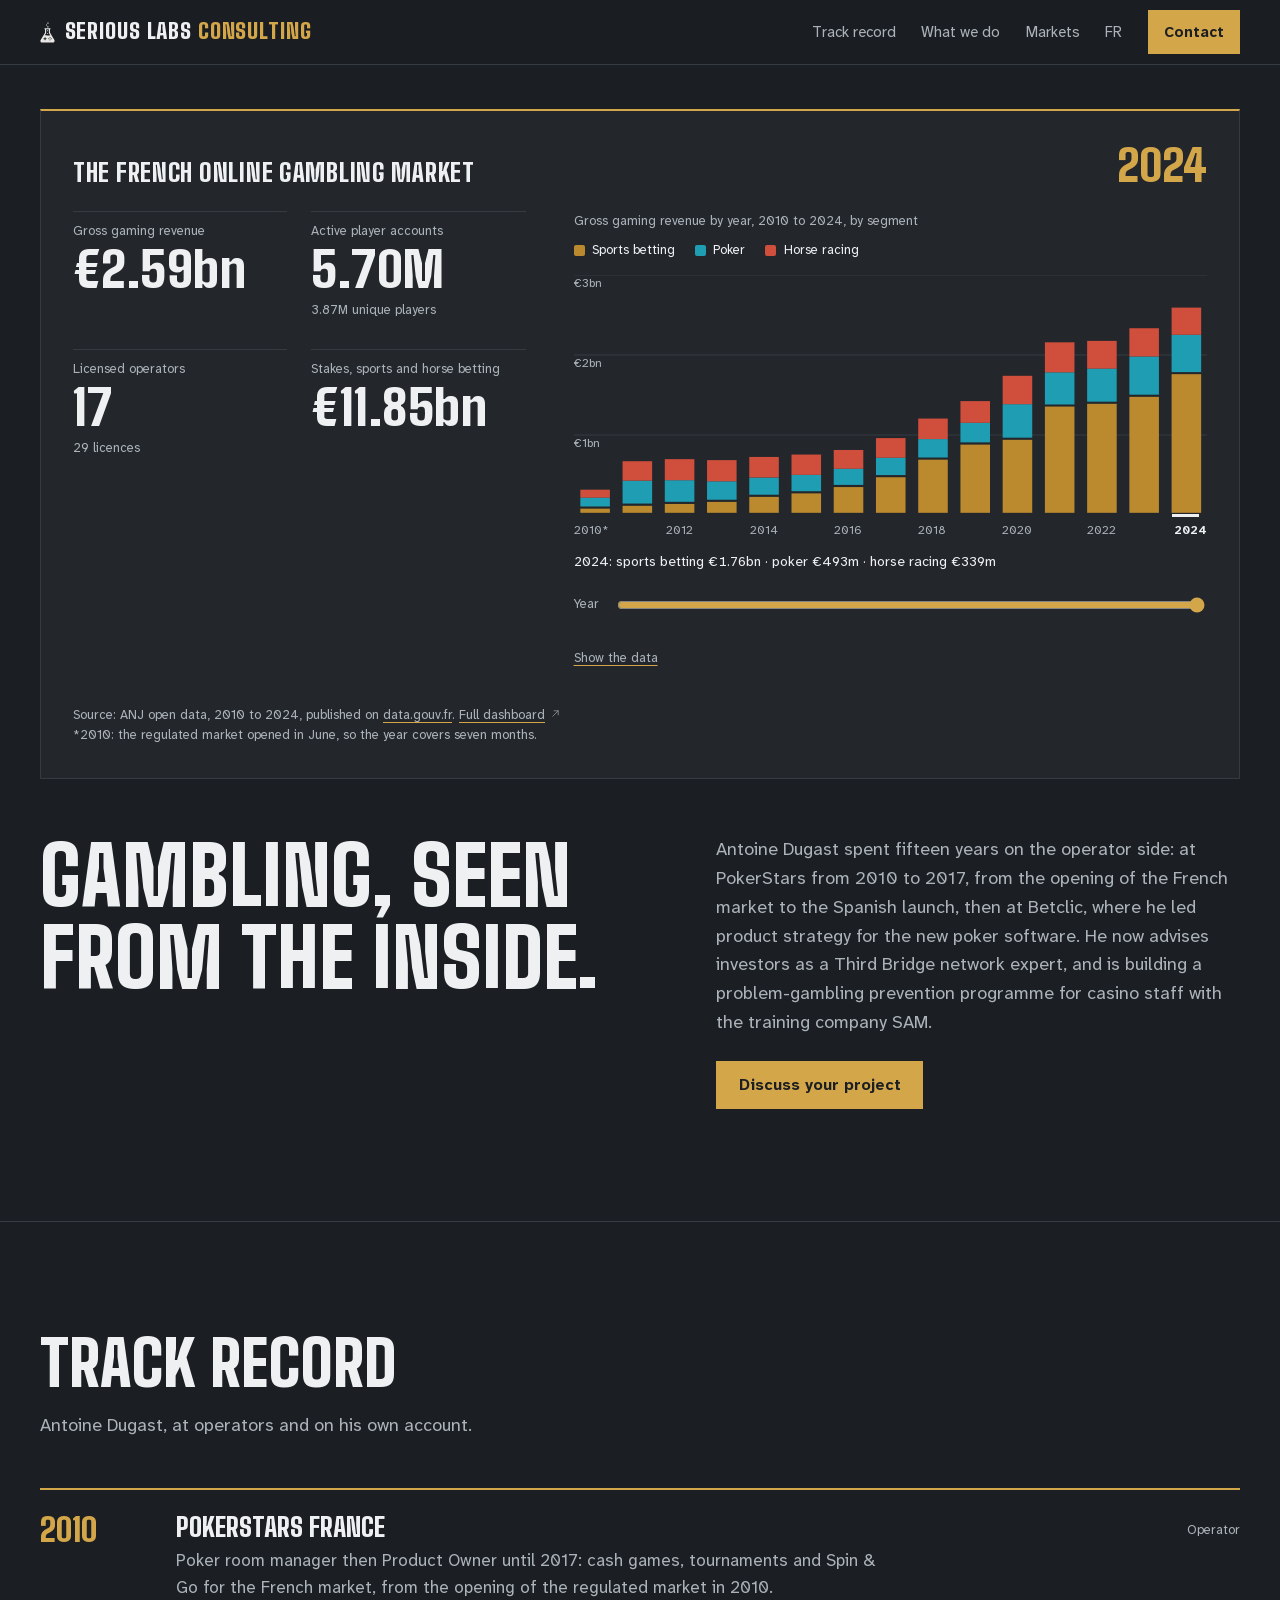
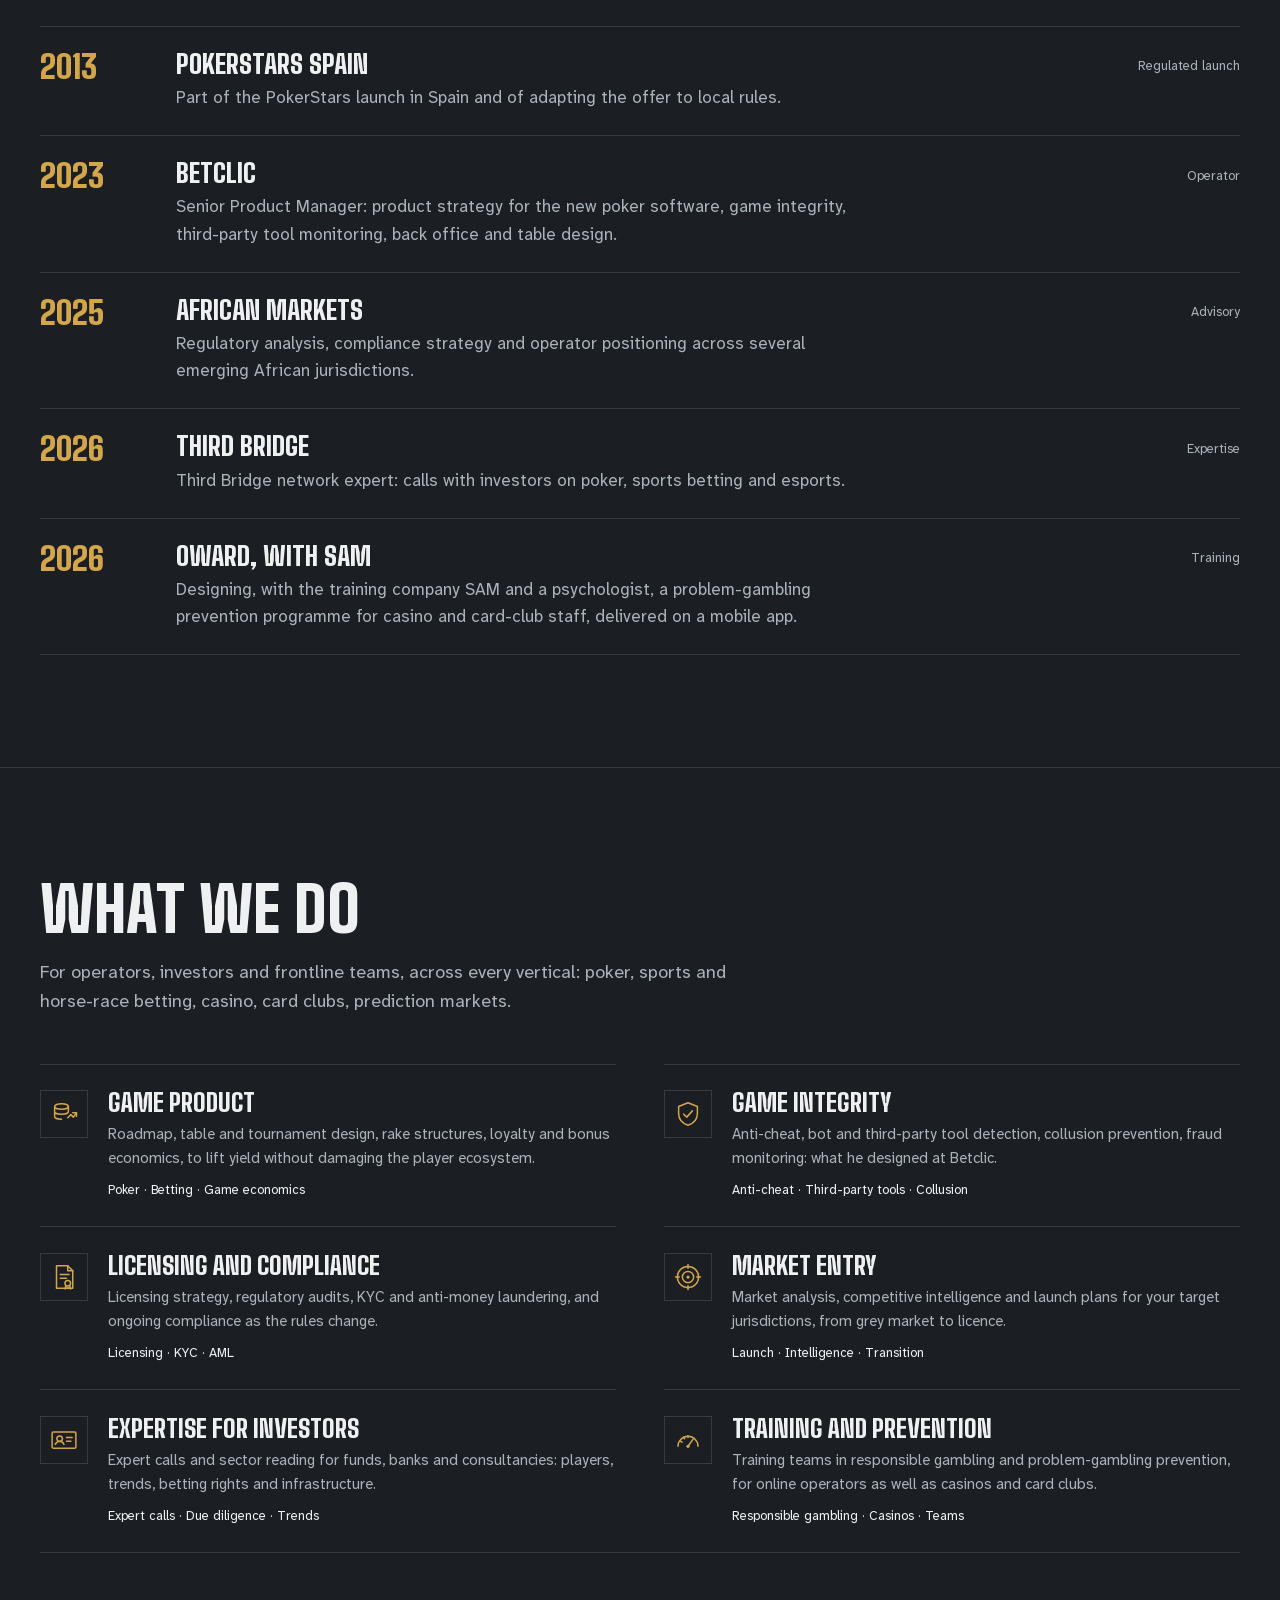
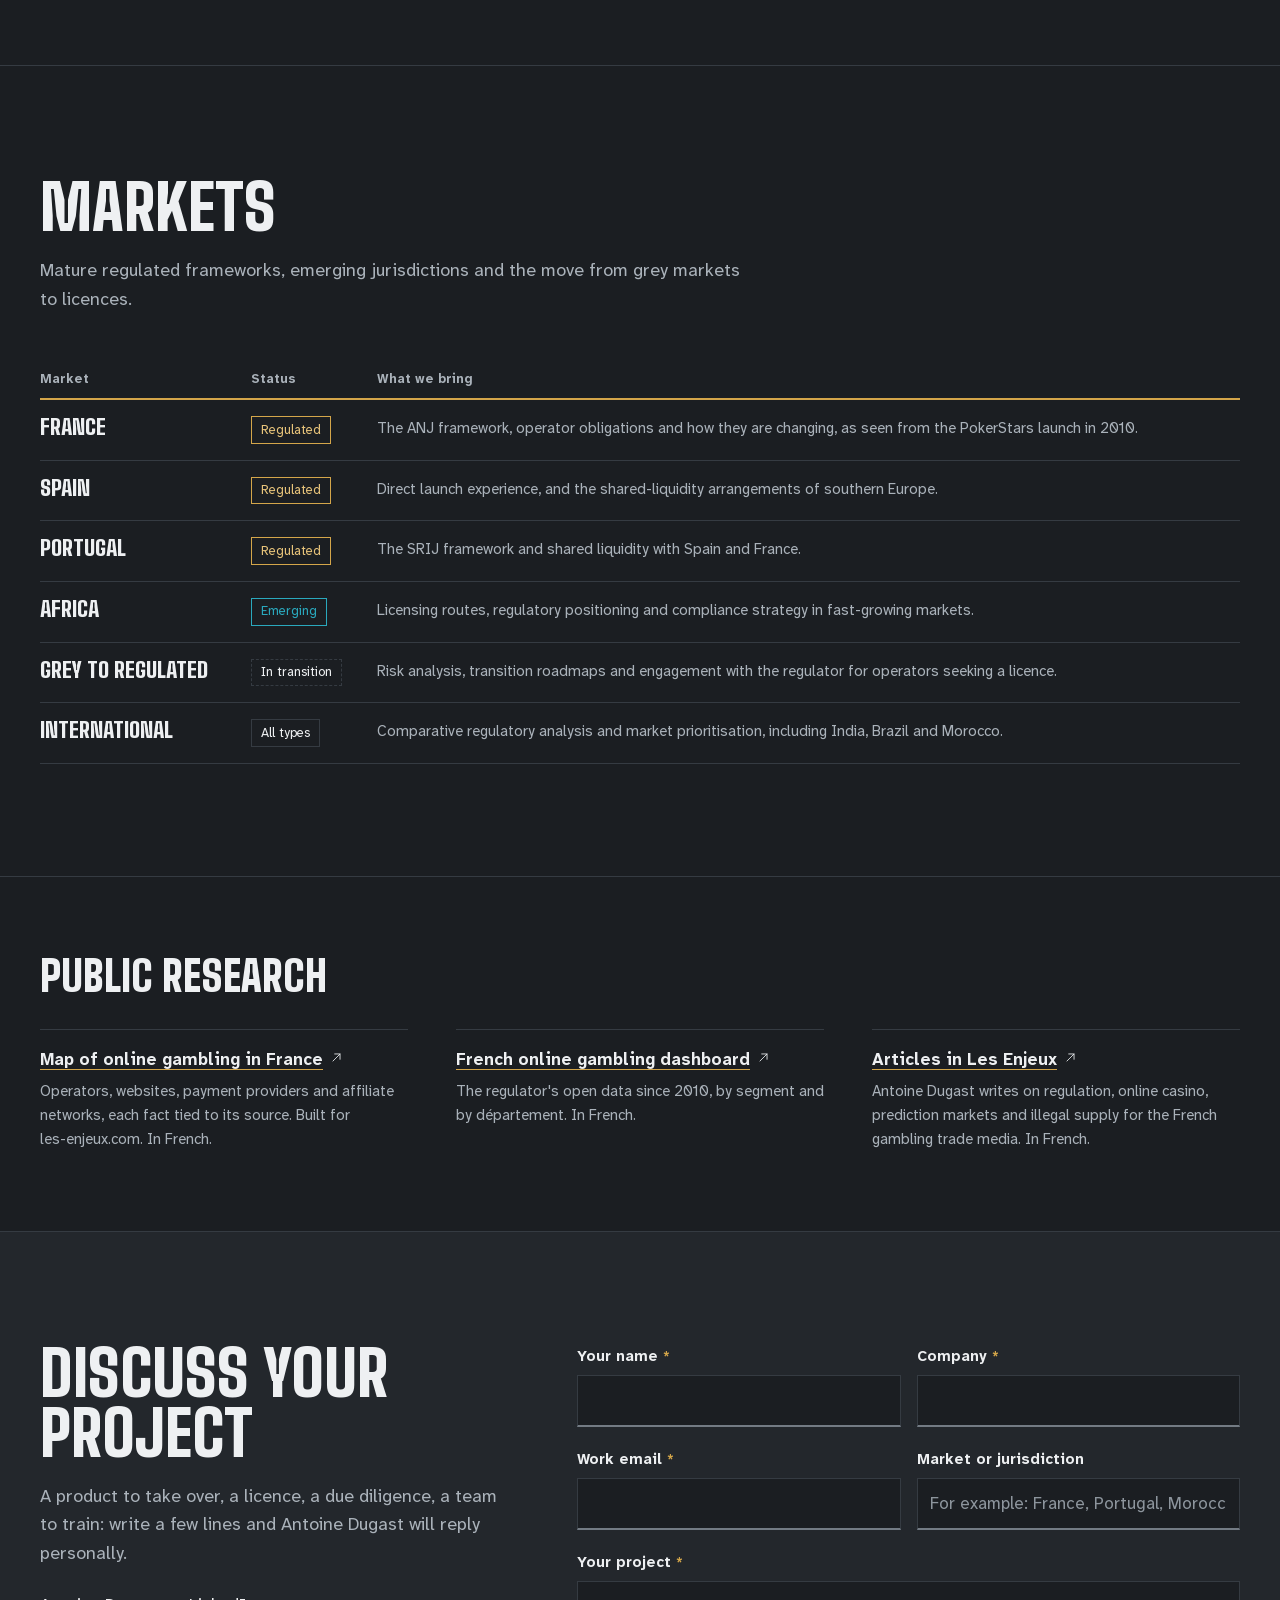
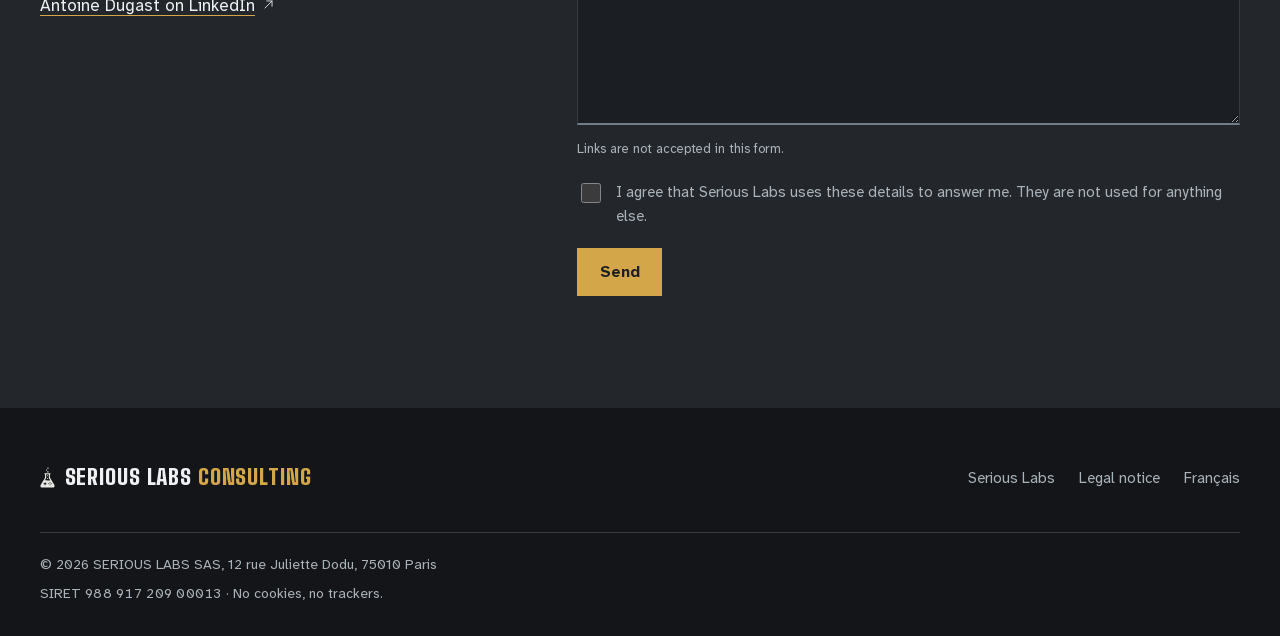
==== commit 1f39adba: "Élargit le site du conseil au parcours d'Antoine dans le jeu d'argent PokerStars de 2010 à 2017, Bet" ====
--- a/index.html
+++ b/index.html
@@ -3,8 +3,8 @@
 <head>
 <meta charset="utf-8">
 <meta name="viewport" content="width=device-width, initial-scale=1">
-<title>Serious Labs Consulting — iGaming licensing, compliance and game integrity</title>
-<meta name="description" content="Consulting for gambling operators: licensing, compliance, KYC and AML, game integrity and market entry. Part of the PokerStars launches in France and Spain; Betclic poker internalisation.">
+<title>Serious Labs Consulting — fifteen years in gambling, for operators, investors and teams</title>
+<meta name="description" content="Antoine Dugast, fifteen years in gambling: PokerStars from 2010 to 2017, Betclic, Third Bridge network expert, problem-gambling prevention training with SAM. Product, integrity, licensing, investor expertise.">
 <meta name="robots" content="index, follow">
 
 <link rel="canonical" href="https://seriouslabs-consulting.com/">
@@ -16,8 +16,8 @@
 <meta property="og:locale" content="en_GB">
 <meta property="og:url" content="https://seriouslabs-consulting.com/">
 <meta property="og:site_name" content="Serious Labs Consulting">
-<meta property="og:title" content="This market, seen from the inside.">
-<meta property="og:description" content="Licensing, compliance and game integrity for gambling operators, from someone who was part of regulated market launches in France and Spain.">
+<meta property="og:title" content="Gambling, seen from the inside.">
+<meta property="og:description" content="Product, integrity, licensing, investor expertise and training, from someone who spent fifteen years at operators.">
 <meta property="og:image" content="https://seriouslabs-consulting.com/assets/img/og-en.png">
 <meta name="theme-color" content="#1b1e22">
 
@@ -35,8 +35,8 @@
   <div class="wrap bar">
     <a class="mark" href="/" aria-label="Serious Labs Consulting, home"><img src="/assets/img/logo.svg" alt="" width="15" height="21"><span>Serious Labs <em>Consulting</em></span></a>
     <nav class="nav" aria-label="Main navigation">
-      <a class="sect" href="#services">Services</a>
       <a class="sect" href="#record">Track record</a>
+      <a class="sect" href="#services">What we do</a>
       <a class="sect" href="#markets">Markets</a>
       <a class="lang" href="/fr/" hreflang="fr" lang="fr">FR</a>
       <a class="cta cta--sm" href="#contact">Contact</a>
@@ -236,90 +236,44 @@
       </figure>
 
       <div class="open__text">
-        <h1 id="titre">This market, seen from the inside.</h1>
+        <h1 id="titre">Gambling, seen from the inside.</h1>
         <div class="open__side">
-          <p class="lede">Serious Labs Consulting advises gambling operators on licensing, compliance and game integrity. Antoine Dugast was part of the PokerStars launches in France in 2010 and in Spain in 2013, and advised Betclic on bringing its poker platform in-house in 2024. More than fifteen years in iGaming, three regulated market launches, over ten jurisdictions.</p>
+          <p class="lede">Antoine Dugast spent fifteen years on the operator side: at PokerStars from 2010 to 2017, from the opening of the French market to the Spanish launch, then at Betclic, where he led product strategy for the new poker software. He now advises investors as a Third Bridge network expert, and is building a problem-gambling prevention programme for casino staff with the training company SAM.</p>
           <a class="cta" href="#contact">Discuss your project</a>
         </div>
       </div>
 
-    </div>
-  </section>
-
-  <section class="svc" id="services" aria-labelledby="services-h">
-    <div class="wrap">
-      <h2 class="sect-h" id="services-h">Services</h2>
-      <p class="sect-l">From the licence application to the day the tables open, across every vertical: poker, casino and slots, sports betting, prediction markets, table games and horse racing.</p>
-
-      <ul class="svc__list">
-        <li class="svc__item">
-          <svg class="picto" aria-hidden="true"><use href="/assets/img/pictos.svg#licence"/></svg>
-          <h3>Licensing and compliance</h3>
-          <p>Licensing strategy, regulatory audits and ongoing compliance, through every stage of the application and as the rules change.</p>
-          <p class="tags">Licensing · Regulatory audits · Compliance frameworks</p>
-        </li>
-        <li class="svc__item">
-          <svg class="picto" aria-hidden="true"><use href="/assets/img/pictos.svg#integrite"/></svg>
-          <h3>Game integrity</h3>
-          <p>Anti-cheating systems, bot detection, collusion prevention and fraud monitoring that protect players and operators alike.</p>
-          <p class="tags">Anti-cheating · Bot detection · Collusion prevention</p>
-        </li>
-        <li class="svc__item">
-          <svg class="picto" aria-hidden="true"><use href="/assets/img/pictos.svg#strategie"/></svg>
-          <h3>Strategy and market entry</h3>
-          <p>Market analysis, competitive intelligence and go-to-market plans for your target jurisdictions, with product roadmaps that fit local rules.</p>
-          <p class="tags">Market entry · Product roadmap · Competitive analysis</p>
-        </li>
-        <li class="svc__item">
-          <svg class="picto" aria-hidden="true"><use href="/assets/img/pictos.svg#kyc"/></svg>
-          <h3>KYC and anti-money laundering</h3>
-          <p>KYC processes that meet local and international standards, AML/CFT policies, identity verification, transaction monitoring and due diligence.</p>
-          <p class="tags">KYC · AML/CFT · Due diligence</p>
-        </li>
-        <li class="svc__item">
-          <svg class="picto" aria-hidden="true"><use href="/assets/img/pictos.svg#jeu-responsable"/></svg>
-          <h3>Responsible gaming</h3>
-          <p>Deposit limits, self-exclusion, detection of at-risk behaviour, staff training and the reporting regulators expect.</p>
-          <p class="tags">Player protection · Self-exclusion · Risk detection</p>
-        </li>
-        <li class="svc__item">
-          <svg class="picto" aria-hidden="true"><use href="/assets/img/pictos.svg#monetisation"/></svg>
-          <h3>Monetisation and game economy</h3>
-          <p>Rake structures, tournament design, loyalty programmes, bonus economics and margin calibration that raise yield and keep the player ecosystem healthy.</p>
-          <p class="tags">Revenue optimisation · Loyalty · Bonus economics</p>
-        </li>
-      </ul>
     </div>
   </section>
 
   <section class="rec" id="record" aria-labelledby="record-h">
     <div class="wrap">
       <h2 class="sect-h" id="record-h">Track record</h2>
-      <p class="sect-l">Antoine Dugast's work, before and since Serious Labs.</p>
+      <p class="sect-l">Antoine Dugast, at operators and on his own account.</p>
       <ol class="entries">
         <li class="entry">
           <p class="entry__date">2010</p>
           <div class="entry__body">
             <h3 class="entry__name">PokerStars France</h3>
-            <p>Part of the team that launched PokerStars on the French market, one of Europe's first regulated online poker markets, under the ARJEL framework.</p>
+            <p>Poker room manager then Product Owner until 2017: cash games, tournaments and Spin &amp; Go for the French market, from the opening of the regulated market in 2010.</p>
+          </div>
+          <p class="entry__kind">Operator</p>
+        </li>
+        <li class="entry">
+          <p class="entry__date">2013</p>
+          <div class="entry__body">
+            <h3 class="entry__name">PokerStars Spain</h3>
+            <p>Part of the PokerStars launch in Spain and of adapting the offer to local rules.</p>
           </div>
           <p class="entry__kind">Regulated launch</p>
         </li>
         <li class="entry">
-          <p class="entry__date">2013</p>
-          <div class="entry__body">
-            <h3 class="entry__name">PokerStars Spain</h3>
-            <p>Deployment of PokerStars in Spain: adaptation to local regulatory requirements and a launch strategy built for the Spanish market.</p>
-          </div>
-          <p class="entry__kind">Regulated launch</p>
-        </li>
-        <li class="entry">
-          <p class="entry__date">2024</p>
-          <div class="entry__body">
-            <h3 class="entry__name">Betclic Poker</h3>
-            <p>Strategic advice on Betclic's move to its own poker platform, with significant revenue improvements and a better player experience.</p>
-          </div>
-          <p class="entry__kind">Platform internalisation</p>
+          <p class="entry__date">2023</p>
+          <div class="entry__body">
+            <h3 class="entry__name">Betclic</h3>
+            <p>Senior Product Manager: product strategy for the new poker software, game integrity, third-party tool monitoring, back office and table design.</p>
+          </div>
+          <p class="entry__kind">Operator</p>
         </li>
         <li class="entry">
           <p class="entry__date">2025</p>
@@ -327,9 +281,71 @@
             <h3 class="entry__name">African markets</h3>
             <p>Regulatory analysis, compliance strategy and operator positioning across several emerging African jurisdictions.</p>
           </div>
-          <p class="entry__kind">Emerging markets</p>
+          <p class="entry__kind">Advisory</p>
+        </li>
+        <li class="entry">
+          <p class="entry__date">2026</p>
+          <div class="entry__body">
+            <h3 class="entry__name">Third Bridge</h3>
+            <p>Third Bridge network expert: calls with investors on poker, sports betting and esports.</p>
+          </div>
+          <p class="entry__kind">Expertise</p>
+        </li>
+        <li class="entry">
+          <p class="entry__date">2026</p>
+          <div class="entry__body">
+            <h3 class="entry__name">Oward, with SAM</h3>
+            <p>Designing, with the training company SAM and a psychologist, a problem-gambling prevention programme for casino and card-club staff, delivered on a mobile app.</p>
+          </div>
+          <p class="entry__kind">Training</p>
         </li>
       </ol>
+    </div>
+  </section>
+
+  <section class="svc" id="services" aria-labelledby="services-h">
+    <div class="wrap">
+      <h2 class="sect-h" id="services-h">What we do</h2>
+      <p class="sect-l">For operators, investors and frontline teams, across every vertical: poker, sports and horse-race betting, casino, card clubs, prediction markets.</p>
+
+      <ul class="svc__list">
+        <li class="svc__item">
+          <svg class="picto" aria-hidden="true"><use href="/assets/img/pictos.svg#monetisation"/></svg>
+          <h3>Game product</h3>
+          <p>Roadmap, table and tournament design, rake structures, loyalty and bonus economics, to lift yield without damaging the player ecosystem.</p>
+          <p class="tags">Poker · Betting · Game economics</p>
+        </li>
+        <li class="svc__item">
+          <svg class="picto" aria-hidden="true"><use href="/assets/img/pictos.svg#integrite"/></svg>
+          <h3>Game integrity</h3>
+          <p>Anti-cheat, bot and third-party tool detection, collusion prevention, fraud monitoring: what he designed at Betclic.</p>
+          <p class="tags">Anti-cheat · Third-party tools · Collusion</p>
+        </li>
+        <li class="svc__item">
+          <svg class="picto" aria-hidden="true"><use href="/assets/img/pictos.svg#licence"/></svg>
+          <h3>Licensing and compliance</h3>
+          <p>Licensing strategy, regulatory audits, KYC and anti-money laundering, and ongoing compliance as the rules change.</p>
+          <p class="tags">Licensing · KYC · AML</p>
+        </li>
+        <li class="svc__item">
+          <svg class="picto" aria-hidden="true"><use href="/assets/img/pictos.svg#strategie"/></svg>
+          <h3>Market entry</h3>
+          <p>Market analysis, competitive intelligence and launch plans for your target jurisdictions, from grey market to licence.</p>
+          <p class="tags">Launch · Intelligence · Transition</p>
+        </li>
+        <li class="svc__item">
+          <svg class="picto" aria-hidden="true"><use href="/assets/img/pictos.svg#kyc"/></svg>
+          <h3>Expertise for investors</h3>
+          <p>Expert calls and sector reading for funds, banks and consultancies: players, trends, betting rights and infrastructure.</p>
+          <p class="tags">Expert calls · Due diligence · Trends</p>
+        </li>
+        <li class="svc__item">
+          <svg class="picto" aria-hidden="true"><use href="/assets/img/pictos.svg#jeu-responsable"/></svg>
+          <h3>Training and prevention</h3>
+          <p>Training teams in responsible gambling and problem-gambling prevention, for online operators as well as casinos and card clubs.</p>
+          <p class="tags">Responsible gambling · Casinos · Teams</p>
+        </li>
+      </ul>
     </div>
   </section>
 
@@ -366,7 +382,7 @@
     <div class="wrap ask__grid">
       <div>
         <h2 class="sect-h" id="contact-h">Discuss your project</h2>
-        <p class="sect-l">A new market, a licence application, an integrity problem: write a few lines and Antoine Dugast answers personally.</p>
+        <p class="sect-l">A product to take over, a licence, a due diligence, a team to train: write a few lines and Antoine Dugast will reply personally.</p>
         <p class="ask__alt"><a href="https://www.linkedin.com/in/antoine-dugast-8a394188/">Antoine Dugast on LinkedIn<svg class="ico" aria-hidden="true"><use href="/assets/img/pictos.svg#sortie"/></svg></a></p>
       </div>
 
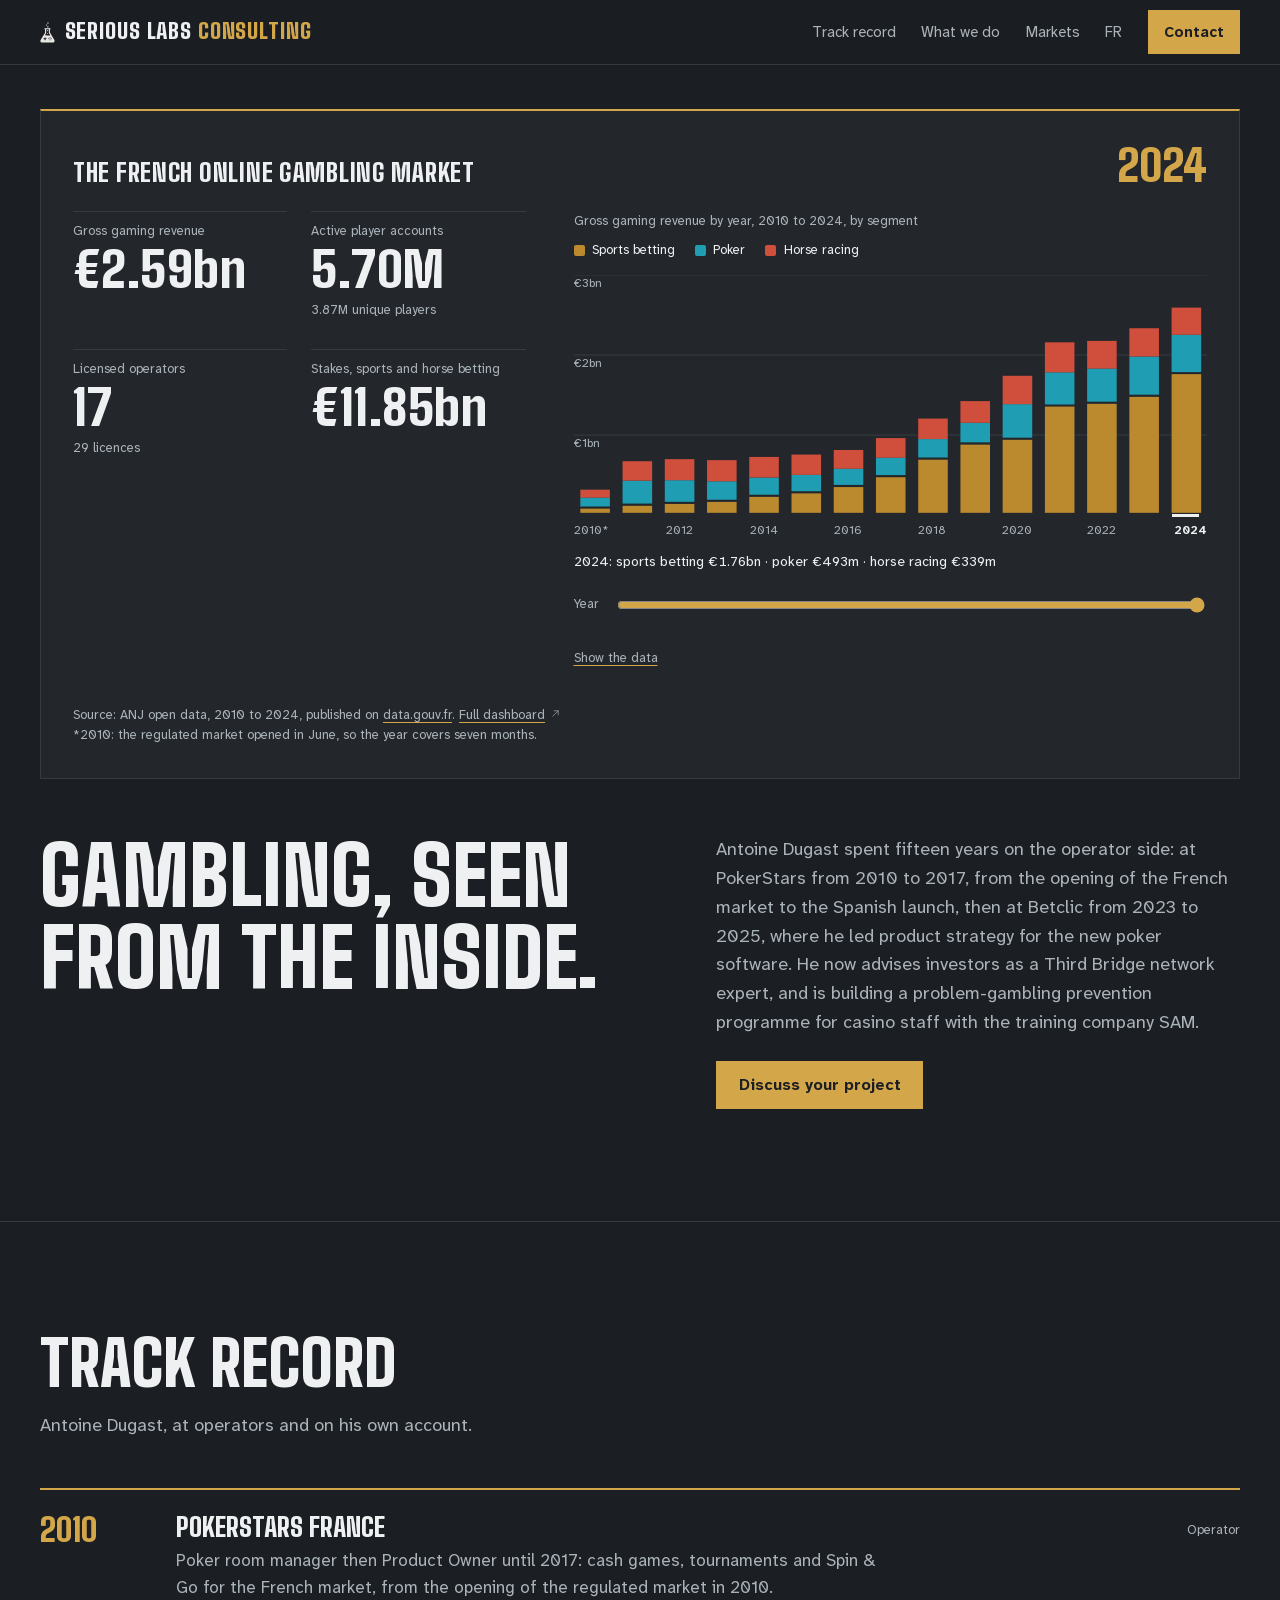
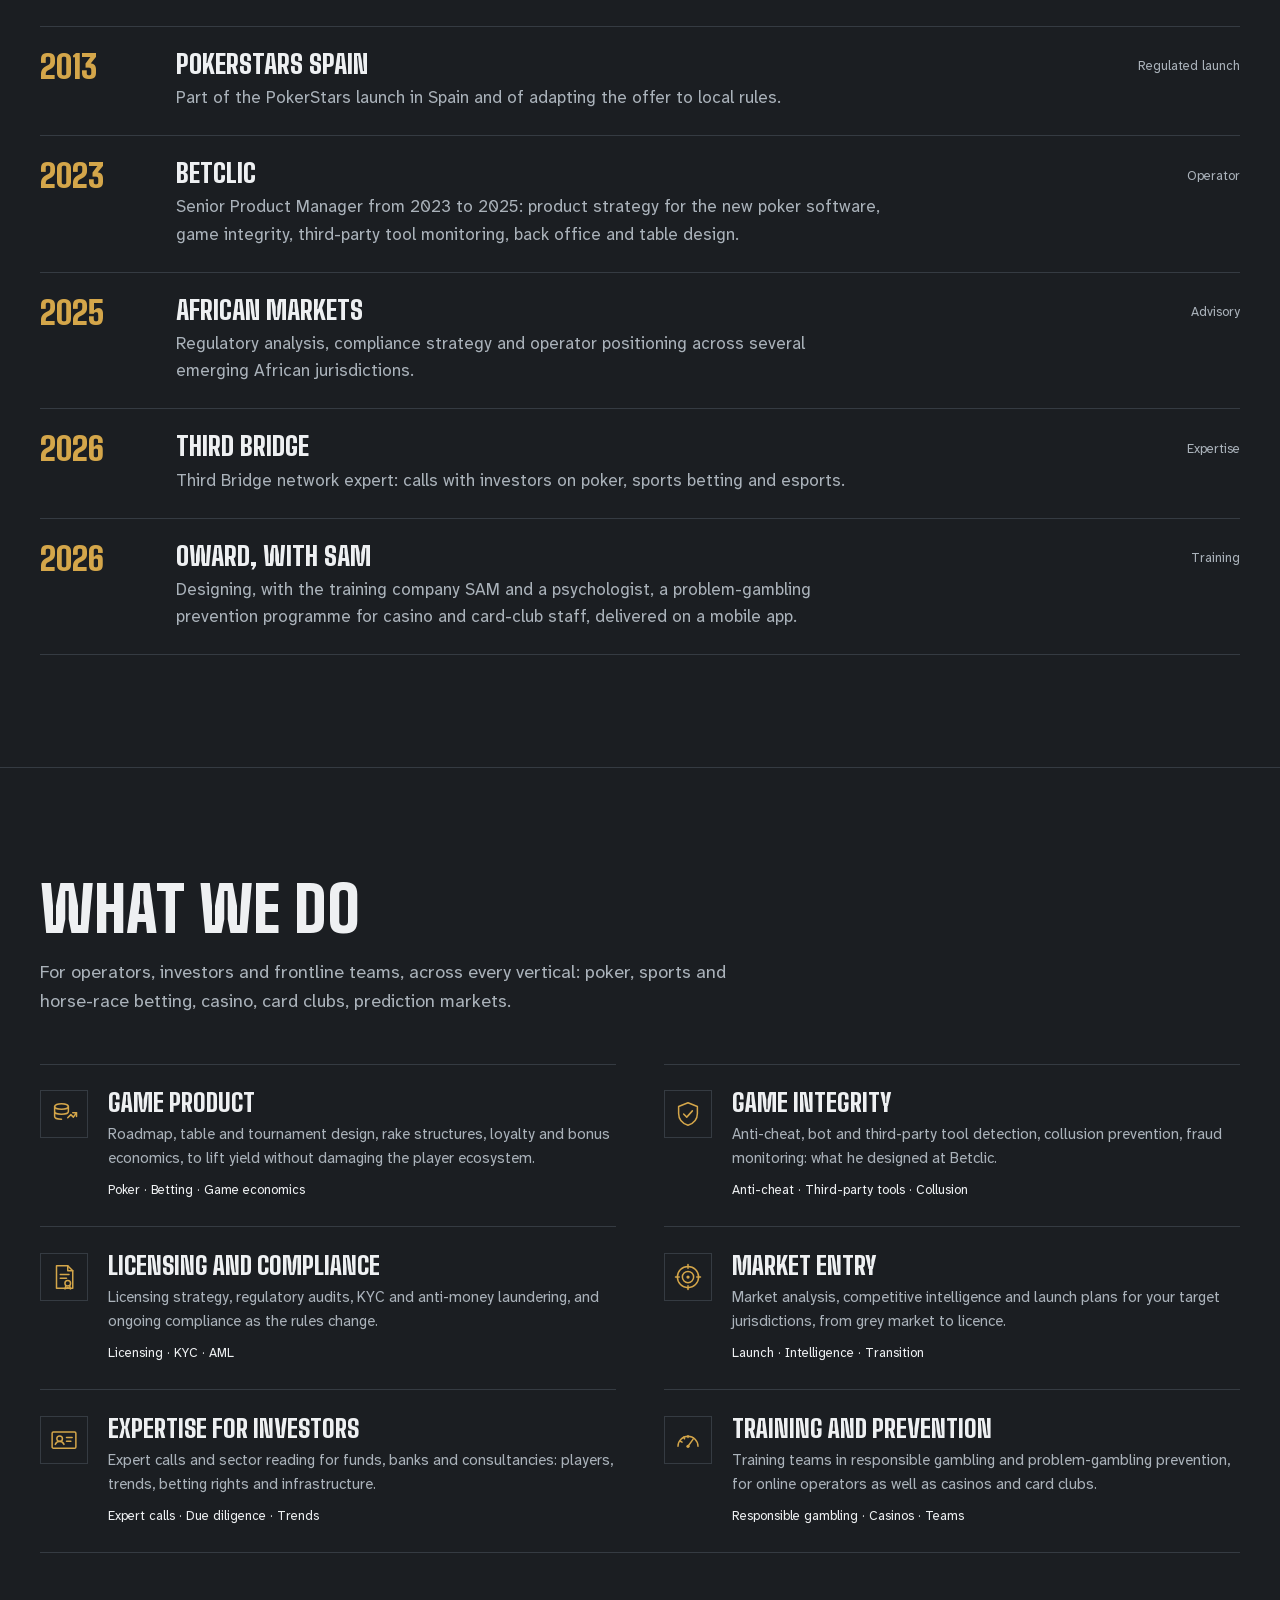
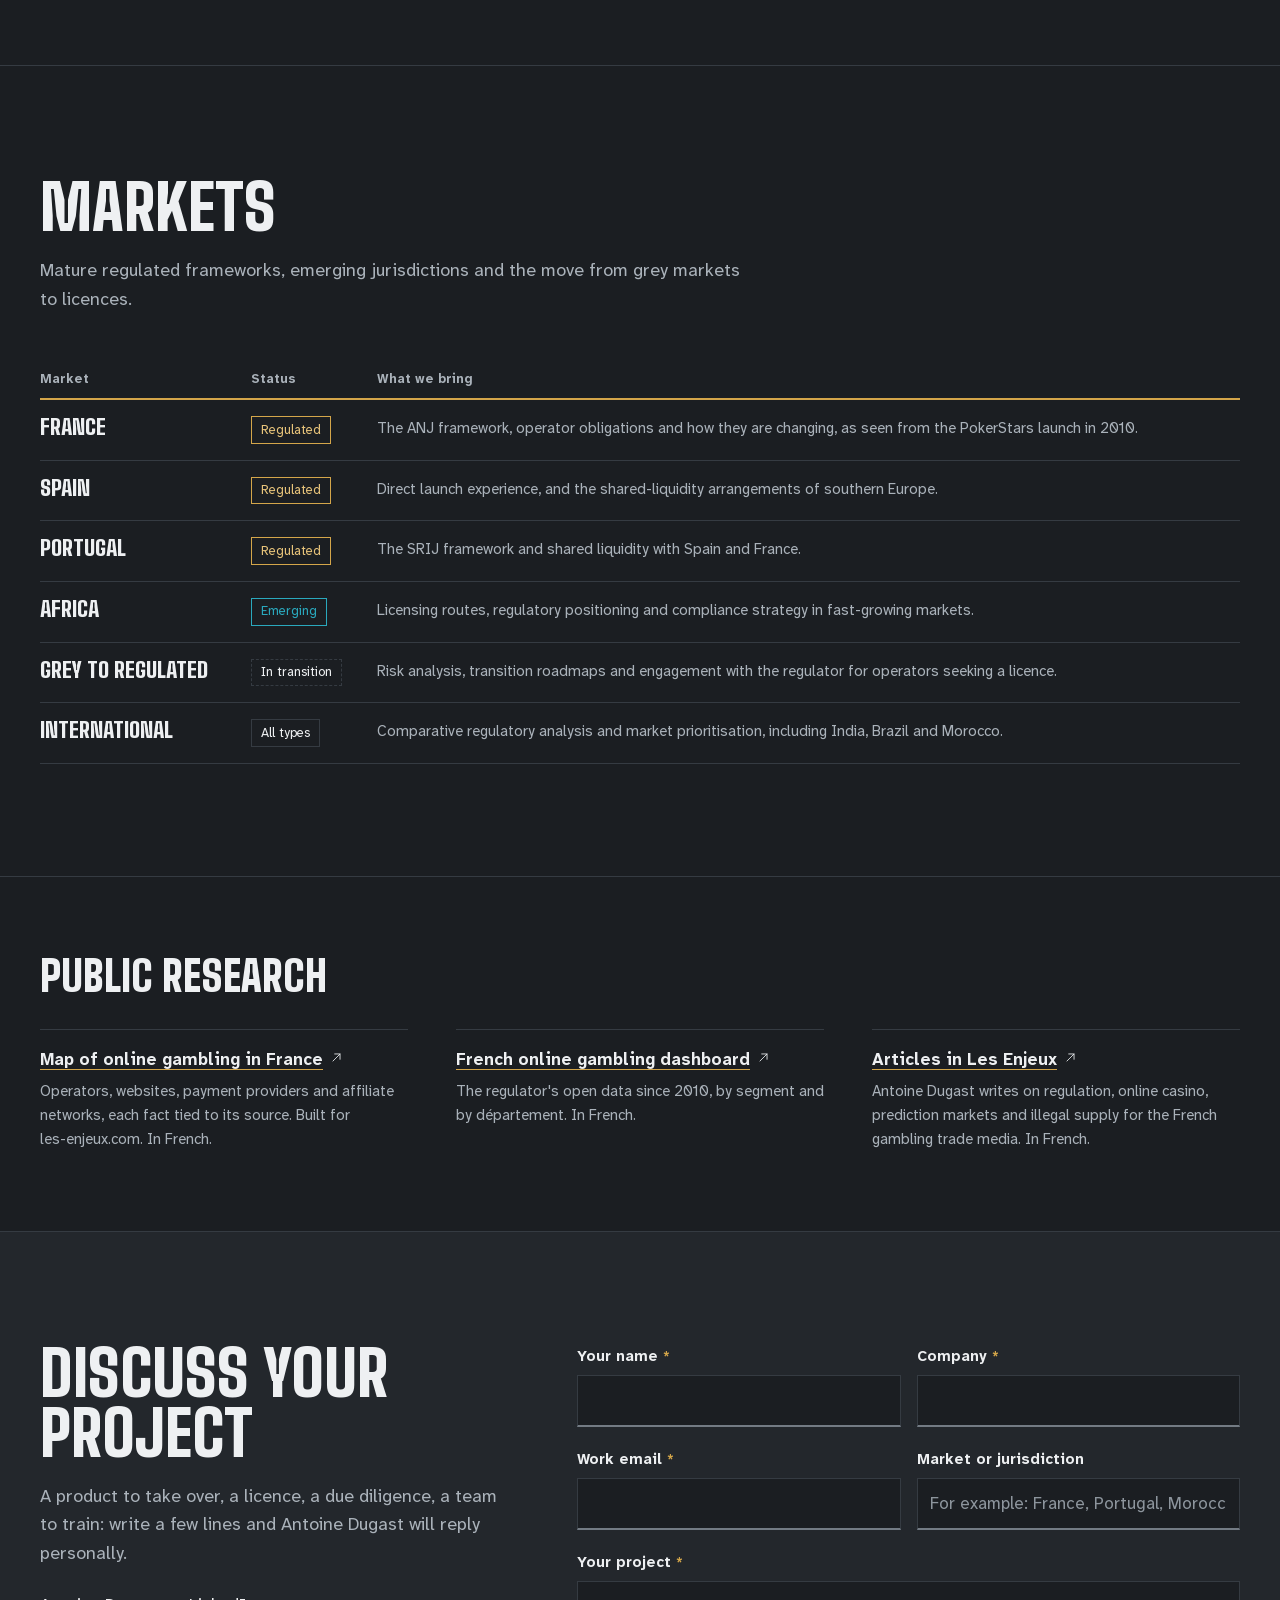
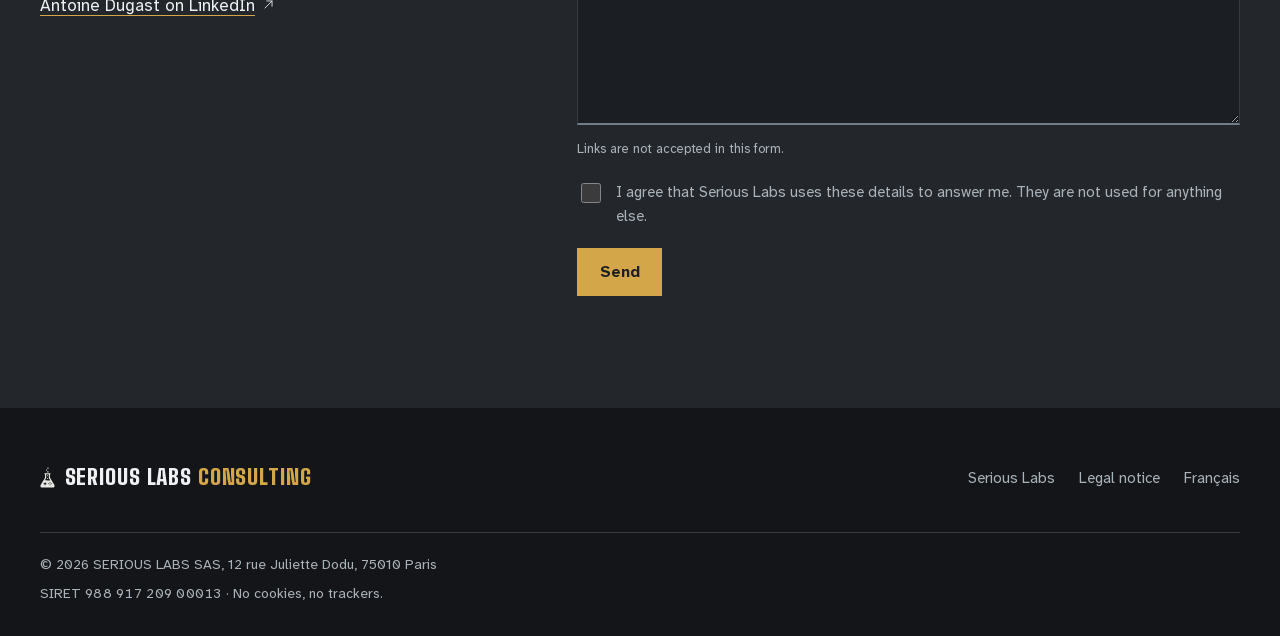
==== commit 3720a802: "Date le passage chez Betclic : de 2023 à 2025 Co-Authored-By: Claude Opus 5.5 <noreply@anthropic.com" ====
--- a/index.html
+++ b/index.html
@@ -4,7 +4,7 @@
 <meta charset="utf-8">
 <meta name="viewport" content="width=device-width, initial-scale=1">
 <title>Serious Labs Consulting — fifteen years in gambling, for operators, investors and teams</title>
-<meta name="description" content="Antoine Dugast, fifteen years in gambling: PokerStars from 2010 to 2017, Betclic, Third Bridge network expert, problem-gambling prevention training with SAM. Product, integrity, licensing, investor expertise.">
+<meta name="description" content="Antoine Dugast, fifteen years in gambling: PokerStars from 2010 to 2017, Betclic from 2023 to 2025, Third Bridge network expert, problem-gambling prevention training with SAM. Product, integrity, licensing, investor expertise.">
 <meta name="robots" content="index, follow">
 
 <link rel="canonical" href="https://seriouslabs-consulting.com/">
@@ -238,7 +238,7 @@
       <div class="open__text">
         <h1 id="titre">Gambling, seen from the inside.</h1>
         <div class="open__side">
-          <p class="lede">Antoine Dugast spent fifteen years on the operator side: at PokerStars from 2010 to 2017, from the opening of the French market to the Spanish launch, then at Betclic, where he led product strategy for the new poker software. He now advises investors as a Third Bridge network expert, and is building a problem-gambling prevention programme for casino staff with the training company SAM.</p>
+          <p class="lede">Antoine Dugast spent fifteen years on the operator side: at PokerStars from 2010 to 2017, from the opening of the French market to the Spanish launch, then at Betclic from 2023 to 2025, where he led product strategy for the new poker software. He now advises investors as a Third Bridge network expert, and is building a problem-gambling prevention programme for casino staff with the training company SAM.</p>
           <a class="cta" href="#contact">Discuss your project</a>
         </div>
       </div>
@@ -271,7 +271,7 @@
           <p class="entry__date">2023</p>
           <div class="entry__body">
             <h3 class="entry__name">Betclic</h3>
-            <p>Senior Product Manager: product strategy for the new poker software, game integrity, third-party tool monitoring, back office and table design.</p>
+            <p>Senior Product Manager from 2023 to 2025: product strategy for the new poker software, game integrity, third-party tool monitoring, back office and table design.</p>
           </div>
           <p class="entry__kind">Operator</p>
         </li>
